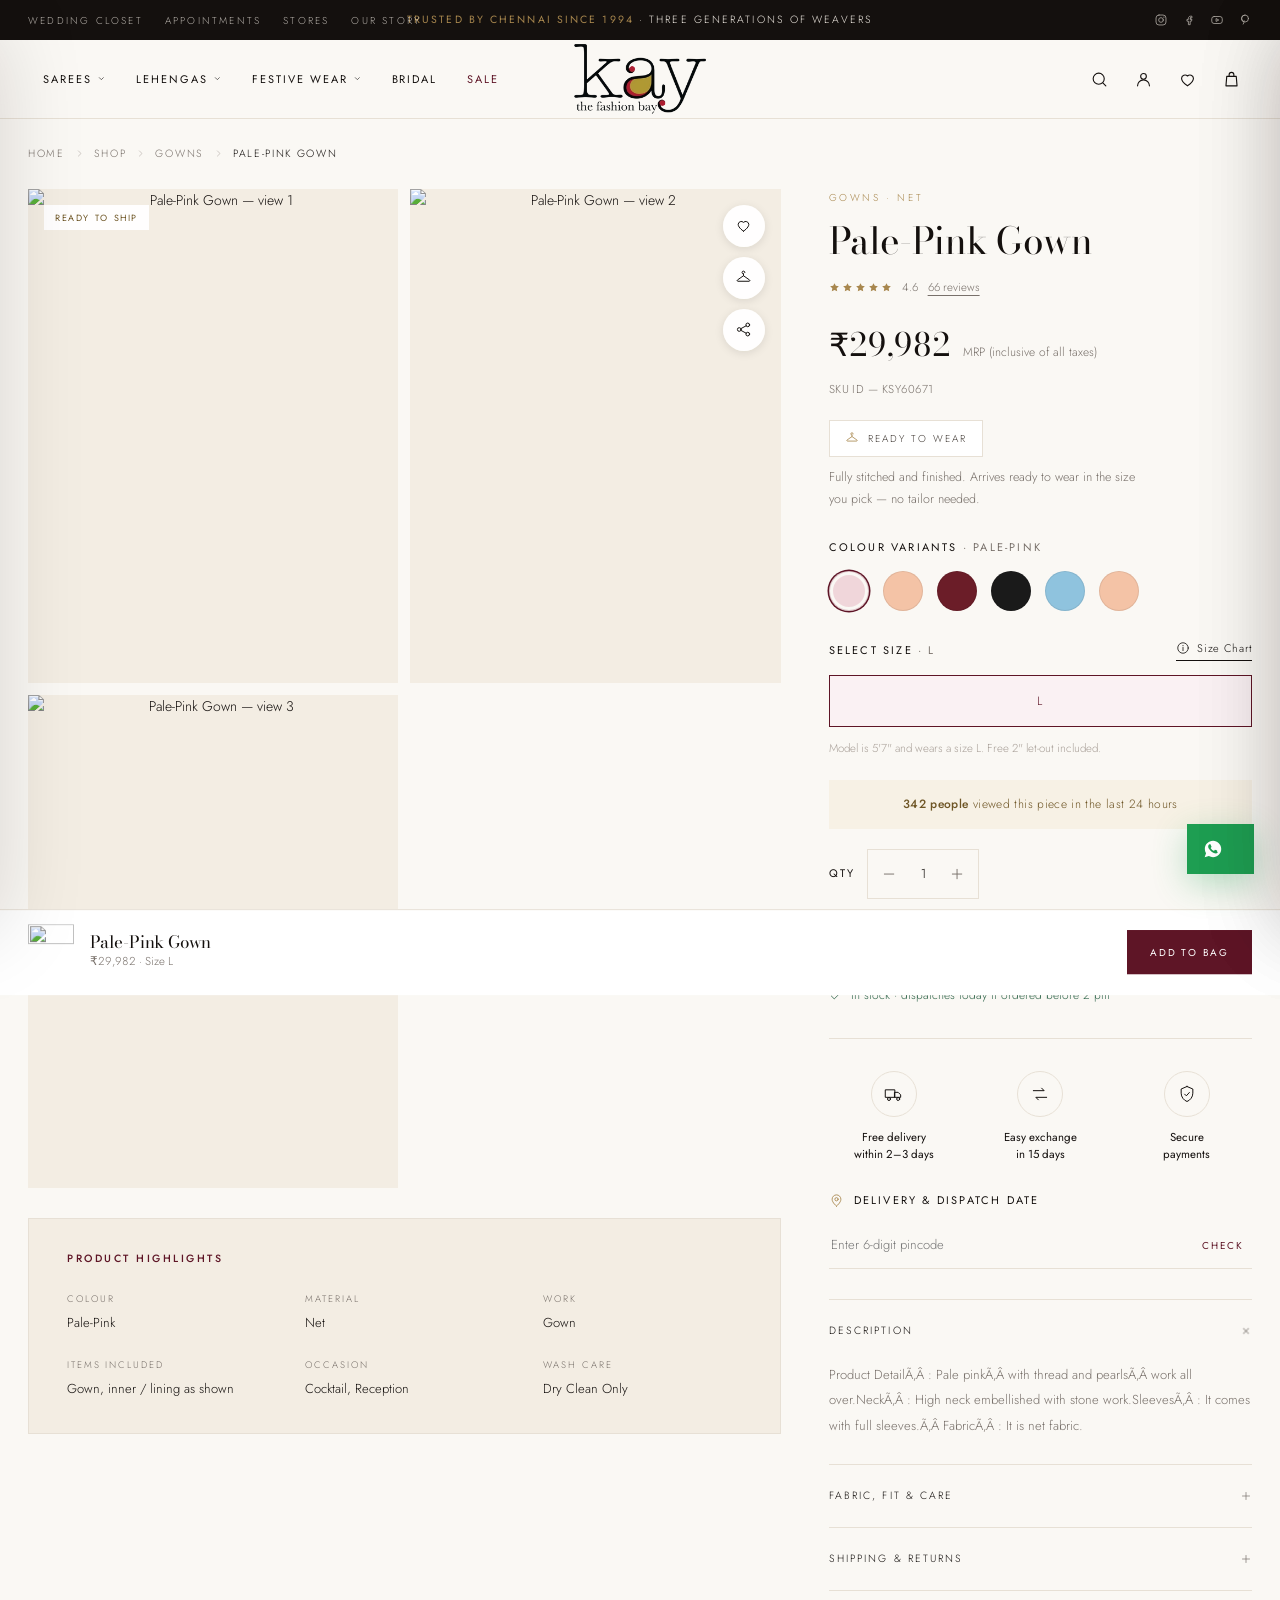
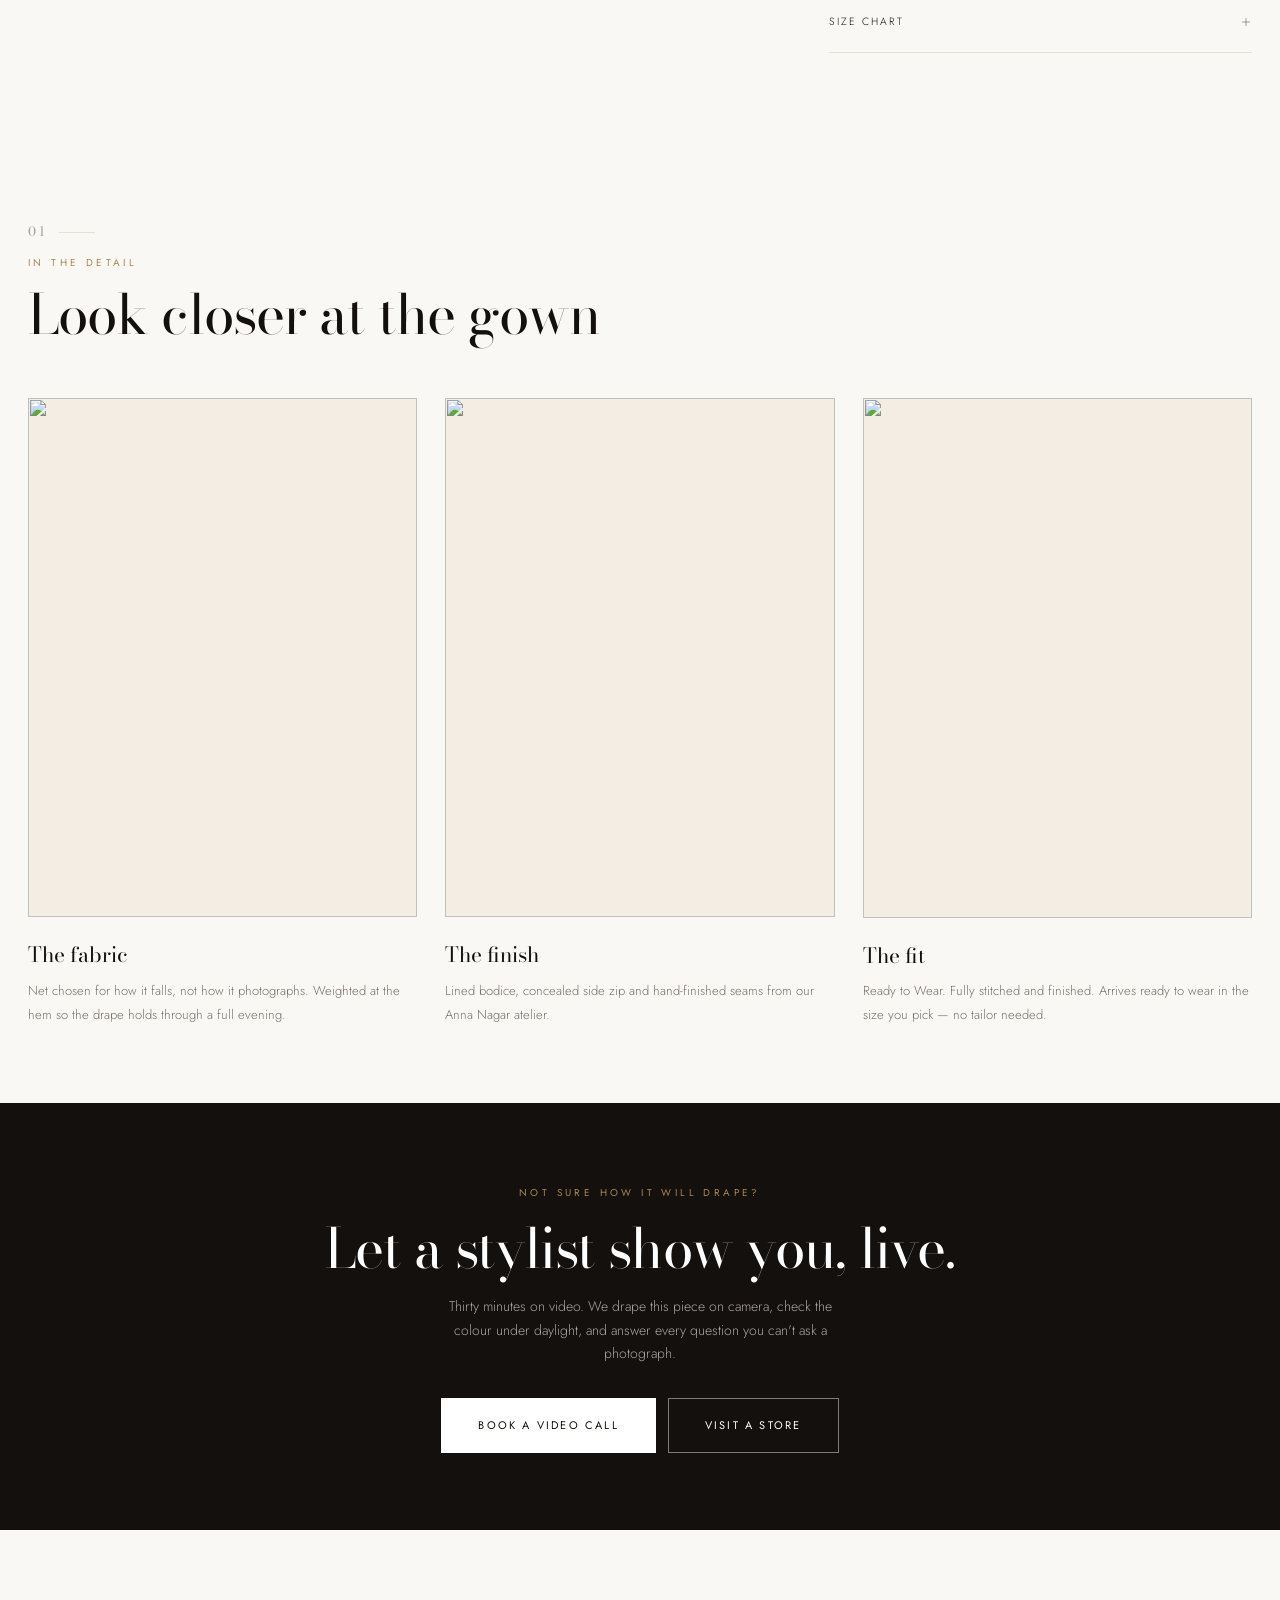
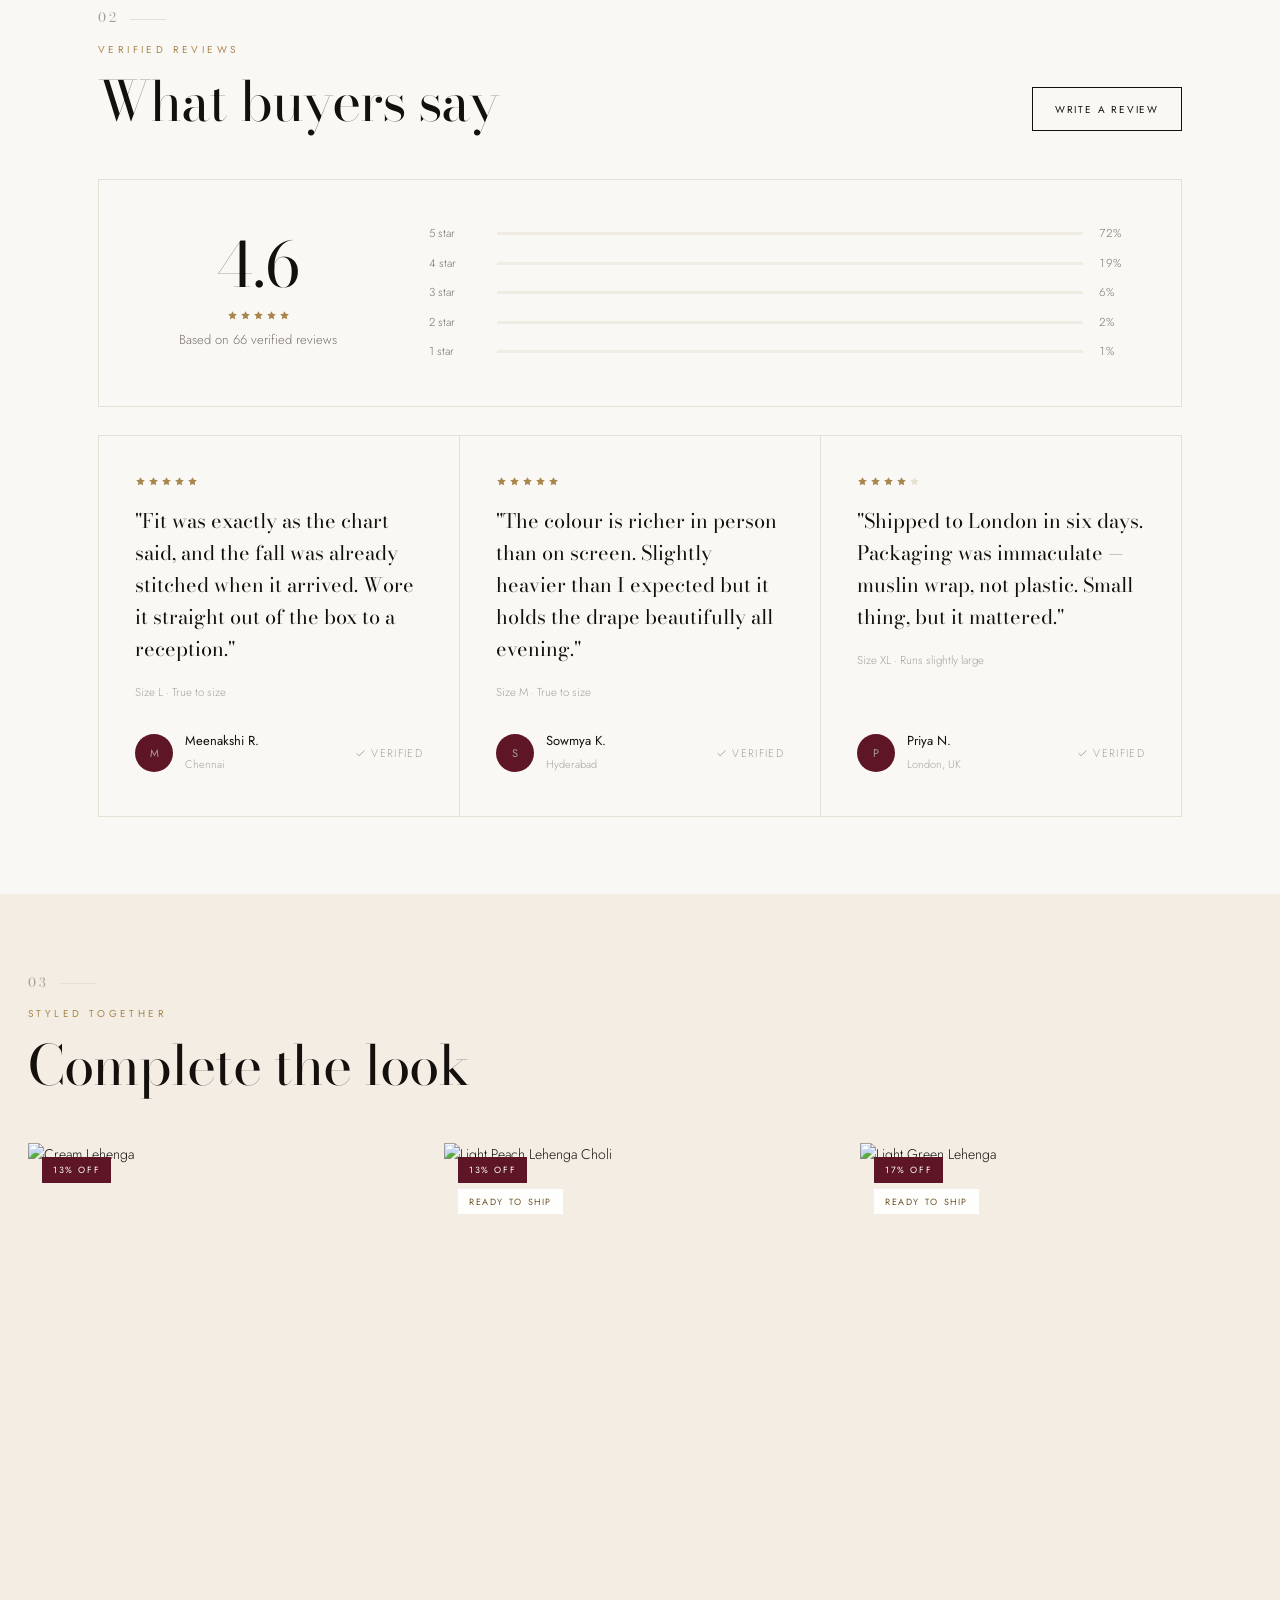
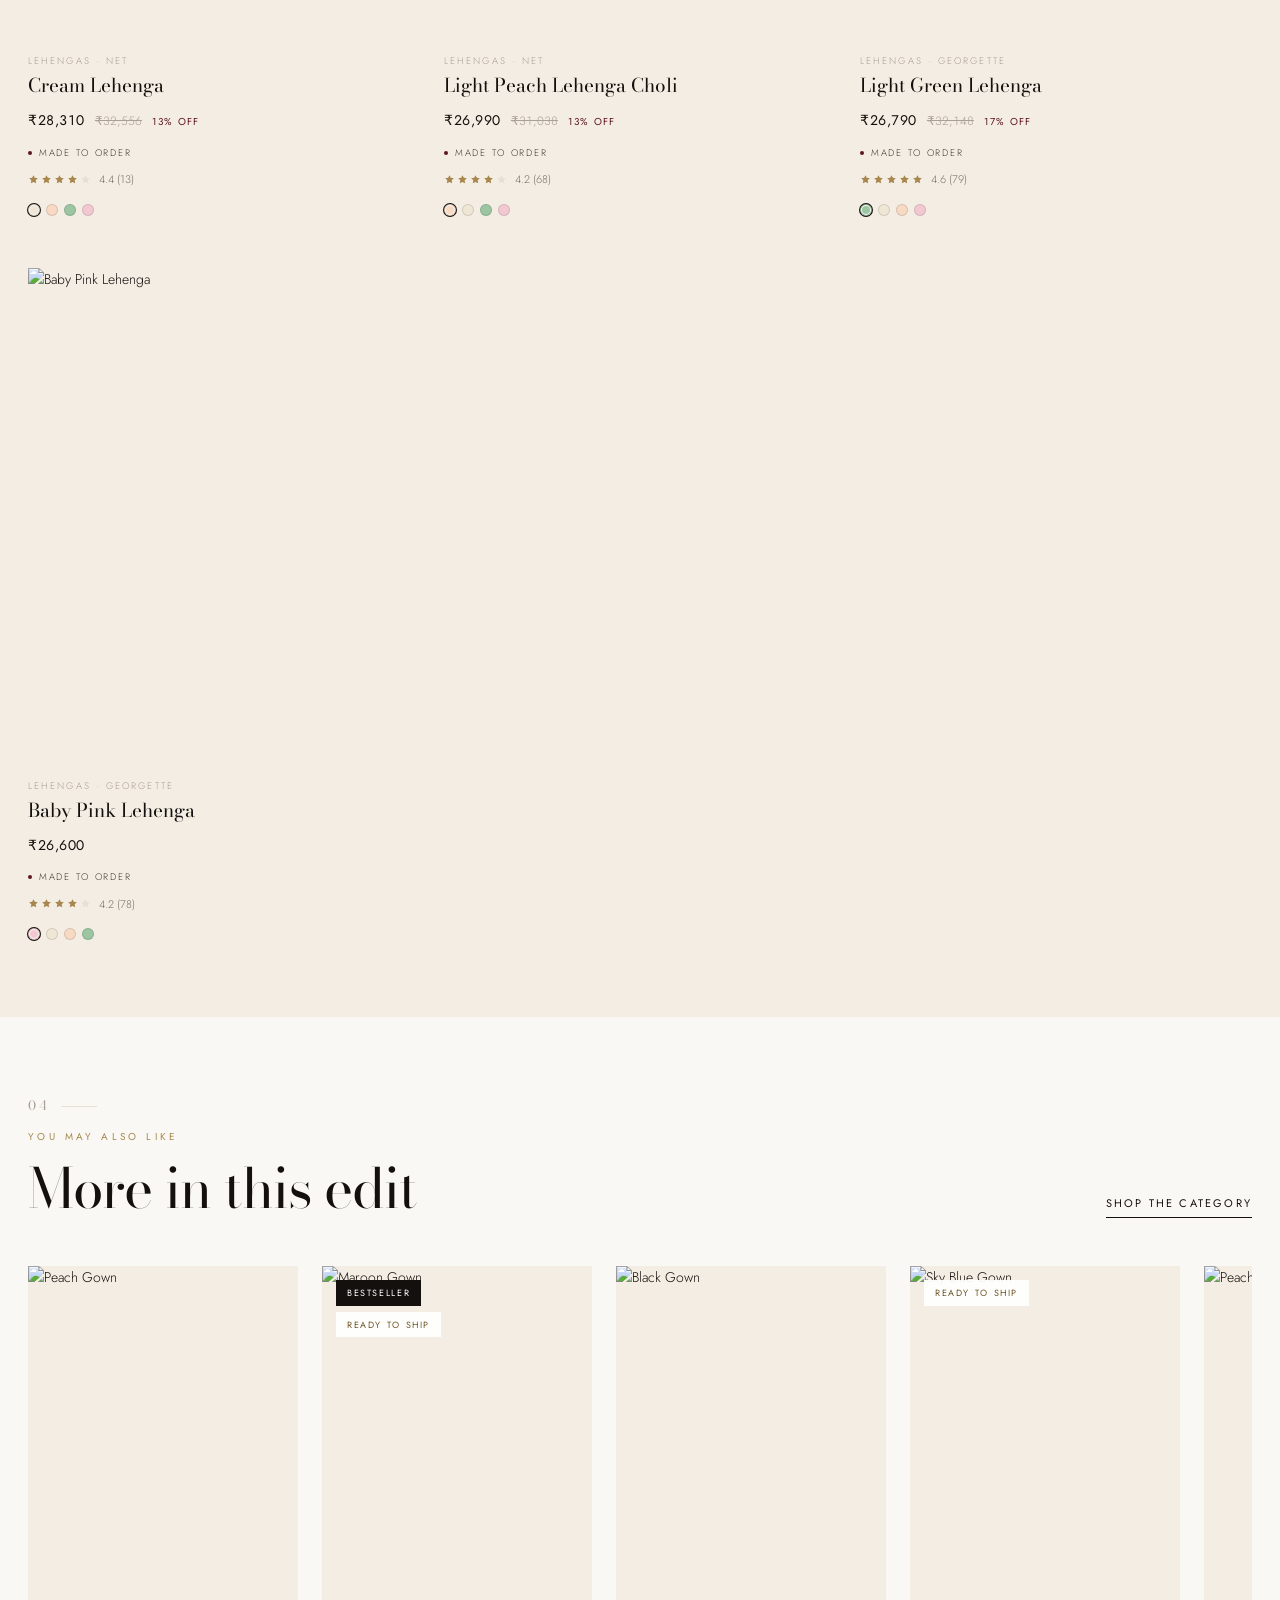
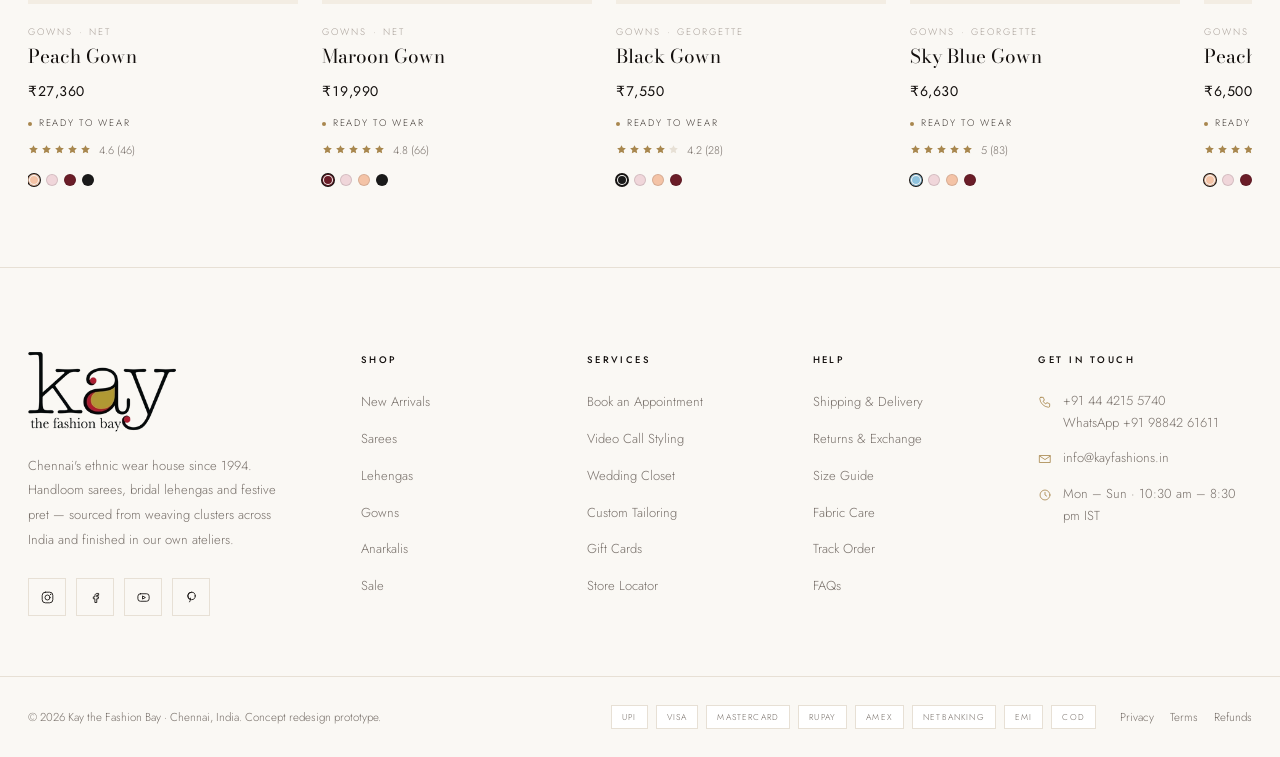
==== product.html @ fabfc984 "Add Kay redesign prototype: 5 pages, design system, 207 tests A working modern-ecommerce prototype f" ====
<!doctype html>
<html lang="en-IN">
<head>
<meta charset="utf-8">
<meta name="viewport" content="width=device-width, initial-scale=1">
<title>Product | Kay the Fashion Bay</title>
<meta name="description" content="Shop this piece at Kay the Fashion Bay — Chennai's ethnic wear house since 1994. Free shipping across India, 15-day returns, free fall &amp; pico.">
<meta property="og:type" content="product">
<meta name="theme-color" content="#14100E">

<link rel="preconnect" href="https://cdn.shopify.com" crossorigin>
<link rel="preconnect" href="https://fonts.gstatic.com" crossorigin>
<link rel="stylesheet" href="https://fonts.googleapis.com/css2?family=Bodoni+Moda:opsz,wght@6..96,400..700&family=Jost:wght@300;400;500;600&display=swap">
<link rel="stylesheet" href="assets/css/style.css">
</head>
<body>
<a class="skip" href="#main">Skip to content</a>
<div id="site-header"></div>

<main id="main">
  <div class="wrap"><nav class="crumbs" aria-label="Breadcrumb" id="crumbs"></nav></div>

  <!-- ═══ Buy block: image stack + sticky panel ═══ -->
  <section class="wrap" style="padding-bottom:clamp(56px,7vw,104px)">
    <div class="pdp">
      <div class="pdp-gallery">
        <div class="pdp-grid" id="media"></div>
        <div class="pdp-dots" id="dots" aria-hidden="true"></div>
        <div class="pdp-float" id="float"></div>
        <aside class="pdp-highlights" id="highlights"></aside>
      </div>
      <div class="pdp-panel" id="panel"></div>
    </div>
  </section>

  <!-- ═══ Editorial detail ═══ -->
  <section class="section-tight">
    <div class="wrap">
      <div class="section-head rv">
        <div><span class="sec-no">01</span><span class="eyebrow">In the detail</span>
          <h2 class="d2" id="detailTitle">Look closer</h2></div>
      </div>
      <div class="detail-grid rv" id="detail"></div>
    </div>
  </section>

  <!-- ═══ Concierge ═══ -->
  <section class="section-tight" style="background:var(--deep);color:#F2EDE6">
    <div class="wrap wrap-n center">
      <span class="eyebrow">Not sure how it will drape?</span>
      <h2 class="d2" style="color:#fff;margin:16px 0 16px">Let a stylist show you, live.</h2>
      <p style="color:rgba(242,237,230,.68);max-width:50ch;margin:0 auto 32px">Thirty minutes on video. We drape this piece on camera, check the colour under daylight, and answer every question you can't ask a photograph.</p>
      <div class="row" style="justify-content:center;gap:12px;flex-wrap:wrap">
        <a class="btn btn--light" href="appointments.html?mode=video">Book a video call</a>
        <a class="btn btn--outline-light" href="appointments.html?mode=store">Visit a store</a>
      </div>
    </div>
  </section>

  <!-- ═══ Reviews ═══ -->
  <section class="section-tight" id="reviewsSection">
    <div class="wrap wrap-n">
      <div class="section-head rv">
        <div><span class="sec-no">02</span><span class="eyebrow">Verified reviews</span>
          <h2 class="d2">What buyers say</h2></div>
        <button class="btn btn--sm btn--ghost" id="writeReview">Write a review</button>
      </div>
      <div class="rv-summary rv" id="rvSummary"></div>
      <div class="rev-grid rv" id="rvList" style="margin-top:28px"></div>
    </div>
  </section>

  <!-- ═══ Cross-sell ═══ -->
  <section class="section-tight" style="background:var(--sand)">
    <div class="wrap">
      <div class="section-head rv">
        <div><span class="sec-no">03</span><span class="eyebrow">Styled together</span>
          <h2 class="d2">Complete the look</h2></div>
      </div>
      <div class="pgrid rv" id="ctl"></div>
    </div>
  </section>

  <section class="section-tight">
    <div class="wrap">
      <div class="section-head rv">
        <div><span class="sec-no">04</span><span class="eyebrow">You may also like</span>
          <h2 class="d2">More in this edit</h2></div>
        <a class="link-u" id="moreLink" href="collection.html">Shop the category</a>
      </div>
      <div class="rail-wrap rv"><div class="rail" id="similar"></div></div>
    </div>
  </section>
</main>

<!-- Lightbox -->
<div class="lightbox" id="lightbox" role="dialog" aria-label="Product image">
  <span class="lb-count" id="lbCount"></span>
  <button class="close-x lb-close" data-lb-close aria-label="Close"><svg viewBox="0 0 24 24"><path d="M6 6l12 12M18 6L6 18"/></svg></button>
  <img id="lbImg" src="" alt="">
  <div class="lb-nav">
    <button data-lb="-1" aria-label="Previous image"><svg viewBox="0 0 24 24"><path d="M14 5l-7 7 7 7"/></svg></button>
    <button data-lb="1" aria-label="Next image"><svg viewBox="0 0 24 24"><path d="M9 5l7 7-7 7"/></svg></button>
  </div>
</div>

<div class="sticky-atc" id="stickyAtc"></div>
<div id="site-footer"></div>
<div id="site-chrome"></div>

<script src="assets/js/data.js"></script>
<script src="assets/js/app.js"></script>
<script>
document.addEventListener('DOMContentLoaded', function () {
  var P = window.PRODUCTS, K = window.Kay, ico = window.KayIcon, stars = window.KayStars;
  var $ = function (s) { return document.querySelector(s); };
  var $$ = function (s) { return Array.prototype.slice.call(document.querySelectorAll(s)); };
  var esc = K.esc, money = K.money;

  var handle = new URLSearchParams(location.search).get('h');
  var p = P.find(function (x) { return x.handle === handle; }) || P[0];
  var size = p.sizes[0];
  var qty = 1;
  var lbIndex = 0;

  document.title = p.title + ' — ' + p.fabric + ' ' + p.category + ' | Kay the Fashion Bay';

  /* ---- Structured data ---- */
  (function () {
    var s = document.createElement('script');
    s.type = 'application/ld+json';
    s.textContent = JSON.stringify({
      '@context': 'https://schema.org', '@type': 'Product',
      name: p.title, image: p.images, sku: p.sku,
      description: (p.desc || (p.fabric + ' ' + p.type + ' by Kay the Fashion Bay')).slice(0, 300),
      brand: { '@type': 'Brand', name: 'Kay the Fashion Bay' },
      aggregateRating: { '@type': 'AggregateRating', ratingValue: p.rating, reviewCount: p.reviews },
      offers: {
        '@type': 'Offer', priceCurrency: 'INR', price: p.price,
        availability: 'https://schema.org/' + (p.available ? 'InStock' : 'OutOfStock')
      }
    });
    document.head.appendChild(s);
  })();

  /* ---- Breadcrumb ---- */
  var sep = '<svg viewBox="0 0 24 24"><path d="M9 5l7 7-7 7"/></svg>';
  $('#crumbs').innerHTML = '<a href="index.html">Home</a>' + sep +
    '<a href="collection.html">Shop</a>' + sep +
    '<a href="collection.html?c=' + encodeURIComponent(p.category) + '">' + esc(p.category) + '</a>' + sep +
    '<span aria-current="page">' + esc(p.title) + '</span>';

  /* ---- Garment readiness ---- */
  var READY = {
    'Ready to Wear':  { ico: 'hanger',   note: 'Fully stitched and finished. Arrives ready to wear in the size you pick — no tailor needed.' },
    'Ready to Drape': { ico: 'loom',     note: 'Fall and pico stitched free before dispatch, blouse piece attached. Unstitched blouse included.' },
    'Semi-Stitched':  { ico: 'scissors', note: 'Blouse and waist come semi-stitched with margin to let out. Send measurements and we finish it in 5–7 days, free.' },
    'Made to Order':  { ico: 'sparkle',  note: 'Cut and embroidered for you in our Anna Nagar atelier. Three fittings, 10–12 weeks. Final sale.' }
  };
  var ready = READY[p.readiness] || READY['Ready to Wear'];

  var off = p.compareAt ? Math.round((1 - p.price / p.compareAt) * 100) : 0;
  var siblings = P.filter(function (x) { return x.type === p.type && x.handle !== p.handle; }).slice(0, 5);

  /* ---- Image stack ---- */
  var tags = [];
  if (!p.available) tags.push('<span class="tag tag--sold">Sold Out</span>');
  else if (off) tags.push('<span class="tag tag--sale">' + off + '% Off</span>');
  if (p.available && p.readyToShip) tags.push('<span class="tag tag--rts">Ready to Ship</span>');

  $('#media').innerHTML = p.images.map(function (src, i) {
    return '<button class="pdp-shot' + (p.available ? '' : ' sold') + '" data-shot="' + i + '" aria-label="Enlarge image ' + (i + 1) + '">' +
      '<img src="' + src + '" alt="' + esc(p.title) + ' — view ' + (i + 1) + '"' +
      (i === 0 ? ' fetchpriority="high"' : ' loading="lazy"') + ' width="900" height="1200">' +
      (i === 0 ? '<span class="pdp-shot-tags">' + tags.join('') + '</span>' : '') +
      '</button>';
  }).join('');

  /* Floating actions over the first frame */
  $('#float').innerHTML =
    '<button data-wish="' + p.handle + '" aria-label="Save to wishlist" title="Save to wishlist">' + ico('heart') + '</button>' +
    '<button data-closet="' + p.handle + '" aria-label="Save to Wedding Closet" title="Save to Wedding Closet">' + ico('hanger') + '</button>' +
    '<button id="shareBtn" aria-label="Share this piece" title="Share">' + ico('share') + '</button>';

  /* Product Highlights, laid over the imagery */
  $('#highlights').innerHTML =
    '<h3>Product Highlights</h3><dl>' +
    [['Colour', p.color], ['Material', p.fabric], ['Work', p.type],
     ['Items Included', p.category === 'Sarees' ? 'Saree, unstitched blouse fabric' : p.type + ', inner / lining as shown'],
     ['Occasion', p.occasions.join(', ')], ['Wash Care', 'Dry Clean Only']]
      .map(function (r) { return '<div><dt>' + r[0] + '</dt><dd>' + esc(r[1]) + '</dd></div>'; }).join('') +
    '</dl>';

  $('#dots').innerHTML = p.images.map(function (_, i) {
    return '<i class="' + (i ? '' : 'on') + '"></i>';
  }).join('');

  /* ---- Buy panel ---- */
  function row(k, v) { return '<dt>' + k + '</dt><dd>' + esc(v) + '</dd>'; }
  function acc(t, body, open) {
    return '<details' + (open ? ' open' : '') + '><summary>' + t +
      '<svg viewBox="0 0 24 24"><path d="M12 5v14M5 12h14"/></svg></summary>' + body + '</details>';
  }
  function autoDesc() {
    return 'A ' + esc(p.color.toLowerCase()) + ' ' + esc(p.type.toLowerCase()) + ' in ' + esc(p.fabric.toLowerCase()) +
      ', cut for ' + esc(p.occasions.join(' and ').toLowerCase()) + ' wear.\n\n' +
      'Finished in our Chennai atelier with a lined bodice and a concealed side zip. The drape has been weighted at the hem so it falls cleanly through a full evening — no re-pinning between the photographs and the dinner.\n\n' +
      'Styled here with minimal gold. Blouse or inner included as shown.';
  }
  function sizeTable() {
    var rows = [['XS', 32, 26, 35, 44], ['S', 34, 28, 37, 44], ['M', 36, 30, 39, 45],
                ['L', 38, 32, 41, 45], ['XL', 40, 34, 43, 46], ['2XL', 42, 36, 45, 46]];
    return '<table class="tbl"><thead><tr><th>Size</th><th>Bust</th><th>Waist</th><th>Hip</th><th>Length</th></tr></thead><tbody>' +
      rows.map(function (r) {
        return '<tr' + (r[0] === size ? ' style="background:var(--gold-tint)"' : '') + '><td><b>' + r[0] + '</b></td>' +
          '<td>' + r[1] + '"</td><td>' + r[2] + '"</td><td>' + r[3] + '"</td><td>' + r[4] + '"</td></tr>';
      }).join('') + '</tbody></table>';
  }

  $('#panel').innerHTML =
    '<span class="pdp-cat">' + esc(p.category) + ' \u00b7 ' + esc(p.fabric) + '</span>' +
    '<h1>' + esc(p.title) + '</h1>' +
    '<div class="pdp-rate">' + stars(p.rating) + '<span>' + p.rating + '</span>' +
      '<a href="#reviewsSection">' + p.reviews + ' reviews</a></div>' +

    '<div class="pdp-price"><span class="price tnum">' + money(p.price) + '</span>' +
      (p.compareAt ? '<span class="price-was tnum">' + money(p.compareAt) + '</span><span class="price-off">' + off + '% off</span>' : '') +
      '<span class="pdp-mrp">MRP (inclusive of all taxes)</span>' +
    '</div>' +
    '<p class="pdp-sku">SKU ID \u2014 ' + esc(p.sku) + '</p>' +

    '<span class="pdp-ready">' + ico(ready.ico) + p.readiness + '</span>' +
    '<p class="pdp-ready-note">' + ready.note + '</p>' +

    '<div class="opt-block"><div class="opt-head">' +
      '<span class="opt-label">Colour variants <span>\u00b7 ' + esc(p.color) + '</span></span>' +
    '</div><div class="color-row">' +
      '<span class="color-dot on" style="background:' + p.hex + '" title="' + esc(p.color) + '"></span>' +
      siblings.map(function (s) {
        return '<a class="color-dot" href="product.html?h=' + s.handle + '" style="background:' + s.hex + '" title="' + esc(s.color) + ' ' + esc(s.type) + '" aria-label="' + esc(s.color) + '"></a>';
      }).join('') +
    '</div></div>' +

    '<div class="opt-block"><div class="opt-head">' +
      '<span class="opt-label">Select size <span id="sizeName">· ' + esc(size) + '</span></span>' +
      '<button class="size-chart-link" data-size-guide>' + ico('info') + 'Size Chart</button>' +
    '</div>' +
      '<div class="size-grid size-grid--pdp" id="pdpSizes">' + p.sizes.map(function (s) {
        return '<button class="size-pill' + (s === size ? ' on' : '') + '" data-ps="' + esc(s) + '">' + esc(s) + '</button>';
      }).join('') + '</div>' +
      '<p class="opt-note">Model is 5\'7" and wears a size ' + (p.sizes[0] === 'Free Size' ? 'M' : p.sizes[0]) + '. Free 2" let-out included.</p>' +
    '</div>' +

    '<p class="social-proof"><b>' + (140 + (p.reviews * 7) % 260) + ' people</b> viewed this piece in the last 24 hours</p>' +

    (p.available
      ? '<div class="cta-qty"><span class="opt-label">Qty</span>' +
          '<span class="buy-qty"><button data-pq="-1" aria-label="Decrease quantity">' + ico('minus') + '</button>' +
          '<span id="pqty">1</span>' +
          '<button data-pq="1" aria-label="Increase quantity">' + ico('plus') + '</button></span></div>' +
        '<div class="cta-row">' +
          '<button class="btn btn--tint" id="atc">Add to cart</button>' +
          '<button class="btn btn--wine" id="buyNow">Buy now</button>' +
        '</div>'
      : '<div class="cta-row" style="grid-template-columns:1fr">' +
          '<button class="btn btn--wine" data-notify="' + p.handle + '">' + ico('mail') + ' Notify me when back</button>' +
        '</div>') +

    (p.available
      ? '<p class="stock-line in">' + ico('check') + 'In stock \u00b7 ' +
          (p.readyToShip ? 'dispatches today if ordered before 2 pm' : 'dispatches in 2\u20133 days') + '</p>'
      : '<p class="stock-line out">' + ico('clock') + 'Sold out \u2014 we can weave this to order in 3\u20134 weeks.</p>') +

    '<div class="pdp-trust">' +
      [['truck', 'Free delivery<br>within 2\u20133 days'],
       ['swap', 'Easy exchange<br>in 15 days'],
       ['shield', 'Secure<br>payments']]
        .map(function (t) {
          return '<div><span class="ring">' + ico(t[0]) + '</span><b>' + t[1] + '</b></div>';
        }).join('') +
    '</div>' +

    '<div class="pincode"><b>' + ico('pin') + 'Delivery &amp; dispatch date</b>' +
      '<div class="pin-row"><input class="pin-input" id="pin" inputmode="numeric" maxlength="6" placeholder="Enter 6-digit pincode">' +
      '<button class="btn btn--sm" id="pinGo">Check</button></div>' +
      '<p class="pin-out" id="pinOut"></p>' +
    '</div>' +

    '<div class="acc">' +
      acc('Description', '<div class="acc-body">' + (p.desc ? esc(p.desc) : autoDesc()) + '</div>', true) +
      acc('Fabric, fit &amp; care', '<div class="acc-body"><dl>' +
        row('Readiness', p.readiness) + row('Fabric', p.fabric) + row('Colour', p.color) +
        row('Category', p.category) + row('Occasion', p.occasions.join(', ')) +
        row('Sizes', p.sizes.join(' \u00b7 ')) +
        row('Care', 'Dry clean only. Store folded in muslin, away from direct light.') +
        row('Note', 'Handloom weaves carry slight irregularities \u2014 a mark of the loom, not a defect.') +
      '</dl></div>') +
      acc('Shipping &amp; returns', '<div class="acc-body"><dl>' +
        row('India', 'Free \u00b7 2\u20135 business days \u00b7 same-day dispatch before 2 pm') +
        row('International', 'Free above \u20b920,000 \u00b7 5\u20139 business days via DHL') +
        row('Returns', '15 days from delivery, unworn with tags. Free pickup in India.') +
        row('Exchange', 'At any of our three Chennai stores, no questions asked.') +
        row('Custom orders', 'Tailored and made-to-order pieces are final sale.') +
      '</dl></div>') +
      acc('Size chart', '<div class="acc-body"><div class="table-scroll">' + sizeTable() + '</div></div>') +
    '</div>';

  /* ---- Editorial detail crops ---- */
  var DETAIL = [
    ['The fabric', esc(p.fabric) + ' chosen for how it falls, not how it photographs. Weighted at the hem so the drape holds through a full evening.'],
    ['The finish', 'Lined bodice, concealed side zip and hand-finished seams from our Anna Nagar atelier.'],
    ['The fit', p.readiness + '. ' + ready.note]
  ];
  $('#detailTitle').textContent = 'Look closer at the ' + p.type.toLowerCase();
  $('#detail').innerHTML = DETAIL.map(function (dsc, i) {
    var src = p.images[Math.min(i + 1, p.images.length - 1)] || p.images[0];
    return '<figure class="detail-fig"><span class="shot"><img src="' + src + '" alt="" loading="lazy" width="600" height="800"></span>' +
      '<figcaption><b>' + dsc[0] + '</b><span>' + dsc[1] + '</span></figcaption></figure>';
  }).join('');

  /* ---- Reviews ---- */
  var dist = [72, 19, 6, 2, 1];
  $('#rvSummary').innerHTML =
    '<div class="rv-score"><b>' + p.rating + '</b>' + stars(p.rating) +
      '<p class="small">Based on ' + p.reviews + ' verified reviews</p></div>' +
    '<div class="rv-bars">' + dist.map(function (pc, i) {
      return '<div class="rv-bar"><span>' + (5 - i) + ' star</span>' +
        '<span class="rv-track"><span class="rv-fill" style="width:' + pc + '%"></span></span>' +
        '<span class="tnum">' + pc + '%</span></div>';
    }).join('') + '</div>';

  var RV = [
    ['Fit was exactly as the chart said, and the fall was already stitched when it arrived. Wore it straight out of the box to a reception.', 'Meenakshi R.', 'Chennai', 5, 'Size L · True to size'],
    ['The colour is richer in person than on screen. Slightly heavier than I expected but it holds the drape beautifully all evening.', 'Sowmya K.', 'Hyderabad', 5, 'Size M · True to size'],
    ['Shipped to London in six days. Packaging was immaculate — muslin wrap, not plastic. Small thing, but it mattered.', 'Priya N.', 'London, UK', 4, 'Size XL · Runs slightly large']
  ];
  $('#rvList').innerHTML = RV.map(function (r) {
    return '<article class="rev">' + stars(r[3]) +
      '<p class="rev-q">"' + r[0] + '"</p>' +
      '<p class="small" style="font-size:11.5px;color:var(--faint)">' + r[4] + '</p>' +
      '<div class="rev-who"><span class="rev-av">' + r[1][0] + '</span>' +
      '<div><b>' + r[1] + '</b><span>' + r[2] + '</span></div>' +
      '<span class="verified" style="margin-left:auto">' + ico('check') + 'Verified</span></div></article>';
  }).join('');

  /* ---- Cross-sell ---- */
  var ctl = P.filter(function (x) { return x.category !== p.category && x.available; })
             .sort(function (a, b) { return Math.abs(a.price - p.price) - Math.abs(b.price - p.price); }).slice(0, 4);
  $('#ctl').innerHTML = ctl.map(function (x) { return K.card(x); }).join('');

  var sim = P.filter(function (x) { return x.category === p.category && x.handle !== p.handle; }).slice(0, 10);
  if (sim.length < 6) sim = sim.concat(P.filter(function (x) { return x.handle !== p.handle && sim.indexOf(x) < 0; }).slice(0, 10 - sim.length));
  $('#similar').innerHTML = sim.map(function (x) { return K.card(x); }).join('');
  $('#moreLink').href = 'collection.html?c=' + encodeURIComponent(p.category);

  /* ---- Sticky ATC ---- */
  $('#stickyAtc').innerHTML =
    '<img src="' + p.images[0] + '" alt="">' +
    '<div class="sa-info"><h4>' + esc(p.title) + '</h4>' +
    '<p class="small tnum" style="font-size:11.5px">' + money(p.price) + ' · Size ' + esc(size) + '</p></div>' +
    (p.available
      ? '<button class="btn btn--wine btn--sm" id="stickyAdd">Add to bag</button>'
      : '<button class="btn btn--sm" data-notify="' + p.handle + '">Notify me</button>');

  /* ---- Lightbox ---- */
  function openLb(i) {
    lbIndex = (i + p.images.length) % p.images.length;
    $('#lbImg').src = p.images[lbIndex];
    $('#lbImg').alt = p.title + ' — view ' + (lbIndex + 1);
    $('#lbCount').textContent = (lbIndex + 1) + ' / ' + p.images.length;
    $('#lightbox').classList.add('on');
    document.body.classList.add('no-scroll');
  }
  function closeLb() { $('#lightbox').classList.remove('on'); document.body.classList.remove('no-scroll'); }

  /* ---- Events ---- */
  document.addEventListener('click', function (e) {
    var shot = e.target.closest('[data-shot]');
    if (shot) { openLb(+shot.dataset.shot); return; }
    if (e.target.closest('[data-lb-close]') || e.target.id === 'lightbox') { closeLb(); return; }
    var nav = e.target.closest('[data-lb]');
    if (nav) { openLb(lbIndex + +nav.dataset.lb); return; }

    var ps = e.target.closest('[data-ps]');
    if (ps) {
      size = ps.dataset.ps;
      $$('#pdpSizes .size-pill').forEach(function (b) { b.classList.toggle('on', b === ps); });
      $('#sizeName').textContent = '· ' + size;
      var sa = $('#stickyAtc .small');
      if (sa) sa.textContent = money(p.price) + ' · Size ' + size;
      return;
    }
    var pq = e.target.closest('[data-pq]');
    if (pq) { qty = Math.max(1, qty + +pq.dataset.pq); $('#pqty').textContent = qty; return; }

    if (e.target.closest('#atc') || e.target.closest('#stickyAdd')) { K.addToCart(p.handle, size, qty); return; }
    if (e.target.closest('#buyNow')) {
      K.addToCart(p.handle, size, qty, true);
      K.toast('Taking you to checkout…', 'shield'); K.open('#cartDrawer'); K.paintCounts(); return;
    }
    if (e.target.closest('#writeReview')) { K.toast('Review form is out of scope for this prototype', 'sparkle'); return; }

    if (e.target.closest('#shareBtn')) {
      var payload = { title: p.title, text: p.title + ' — ' + money(p.price) + ' at Kay the Fashion Bay', url: location.href };
      if (navigator.share) { navigator.share(payload).catch(function () {}); }
      else if (navigator.clipboard) {
        navigator.clipboard.writeText(location.href)
          .then(function () { K.toast('Link copied to clipboard', 'check'); })
          .catch(function () { K.toast('Sharing is not available in this browser', 'x'); });
      } else { K.toast('Sharing is not available in this browser', 'x'); }
      return;
    }

    if (e.target.closest('#pinGo')) {
      var v = ($('#pin').value || '').trim();
      var out = $('#pinOut');
      out.className = 'pin-out on ' + (/^\d{6}$/.test(v) ? 'ok' : 'no');
      if (!/^\d{6}$/.test(v)) { out.textContent = 'Please enter a valid 6-digit pincode.'; return; }
      var days = v.charAt(0) === '6' ? 2 : (v.charAt(0) === '5' || v.charAt(0) === '4' ? 3 : 4);
      var d = new Date(Date.now() + days * 864e5);
      out.innerHTML = 'Delivers by <b>' + d.toLocaleDateString('en-IN', { weekday: 'short', day: 'numeric', month: 'short' }) +
        '</b> · Free shipping · COD available';
      return;
    }
  });

  document.addEventListener('keydown', function (e) {
    if ($('#lightbox').classList.contains('on')) {
      if (e.key === 'Escape') closeLb();
      if (e.key === 'ArrowLeft') openLb(lbIndex - 1);
      if (e.key === 'ArrowRight') openLb(lbIndex + 1);
    }
  });

  /* Mobile carousel dots follow the scroll position */
  var media = $('#media');
  media.addEventListener('scroll', function () {
    var i = Math.round(media.scrollLeft / media.clientWidth);
    $$('#dots i').forEach(function (d, n) { d.classList.toggle('on', n === i); });
  }, { passive: true });

  /* Sticky bar appears once the buy panel has scrolled away */
  var panel = $('#panel'), sticky = $('#stickyAtc');
  window.addEventListener('scroll', function () {
    var past = panel.getBoundingClientRect().bottom < 0;
    var nearFoot = document.body.scrollHeight - (window.scrollY + window.innerHeight) < 420;
    sticky.classList.toggle('on', past && !nearFoot);
  }, { passive: true });

  /* Recently viewed */
  try {
    var rv = JSON.parse(localStorage.getItem('kay.recent') || '[]').filter(function (h) { return h !== p.handle; });
    rv.unshift(p.handle);
    localStorage.setItem('kay.recent', JSON.stringify(rv.slice(0, 8)));
  } catch (e) { /* private mode */ }

  K.paintCounts();
  window.KayReveal();
});
</script>
</body>
</html>
---- assets/css/style.css ----
/* ==========================================================================
   KAY — The Fashion Bay · Design System
   Quiet-luxury ecommerce for Indian ethnic wear.

   House rules:
   · No rounded corners. Luxury reads as sharp.
   · Hairlines, not boxes. Weight comes from space, not borders.
   · Micro-labels are small and widely tracked; display type is large and tight.
   · Motion is slow and single-property. Nothing bounces.
   ========================================================================== */

/* ---------- Tokens ---------- */
:root {
  /* Neutrals */
  --ink:        #14100E;
  --ink-2:      #433C37;
  --muted:      #78706A;
  --faint:      #A9A099;
  --line:       #E7E0D5;
  --line-2:     #F1ECE3;
  --paper:      #FAF8F4;
  --surface:    #FFFFFF;
  --sand:       #F3EDE3;
  --deep:       #14100E;

  /* Accent — used sparingly */
  --wine:       #5E1526;
  --wine-dark:  #45101C;
  --wine-tint:  #FAF1F3;
  --gold:       #A8874E;
  --gold-tint:  #F7F1E5;
  --green:      #2C6349;
  --red:        #A81F2F;

  /* Type */
  --display: "Bodoni Moda", "Didot", "Bodoni MT", "Playfair Display", Georgia, serif;
  --sans: "Jost", -apple-system, BlinkMacSystemFont, "Segoe UI", Roboto, sans-serif;

  --fs-xs:   11px;
  --fs-sm:   13px;
  --fs-base: 14px;
  --fs-md:   16px;
  --fs-lg:   18px;

  /* Space */
  --gut: 28px;
  --max: 1520px;
  --section: clamp(76px, 9vw, 150px);

  /* Effects */
  --r-sm: 0; --r: 0; --r-lg: 0;
  --shadow-sm: 0 1px 2px rgba(20, 16, 14, .04);
  --shadow:    0 10px 40px rgba(20, 16, 14, .07);
  --shadow-lg: 0 30px 80px rgba(20, 16, 14, .15);
  --ease: cubic-bezier(.4, 0, .2, 1);
  --ease-out: cubic-bezier(.16, 1, .3, 1);

  --header-h: 78px;
  --bar-h: 40px;
}

/* ---------- Reset ---------- */
*, *::before, *::after { box-sizing: border-box; }
* { margin: 0; padding: 0; }
html { -webkit-text-size-adjust: 100%; scroll-behavior: smooth; }
body {
  font-family: var(--sans);
  font-size: var(--fs-base);
  font-weight: 300;
  line-height: 1.7;
  color: var(--ink);
  background: var(--paper);
  -webkit-font-smoothing: antialiased;
  text-rendering: optimizeLegibility;
  overflow-x: hidden;
}
body.no-scroll { overflow: hidden; }
img, video { display: block; max-width: 100%; }
img { height: auto; }
/* Inline icons: safe defaults so an icon dropped into ANY context renders correctly.
   Without these a bare <svg> falls back to fill:black at default dimensions.
   Component rules further down override size / fill / stroke as needed. */
svg {
  display: inline-block; vertical-align: -0.18em; flex: none;
  width: 1.15em; height: 1.15em; max-width: 100%;
  fill: none; stroke: currentColor; stroke-width: 1.4;
  stroke-linecap: round; stroke-linejoin: round;
}
button, input, select, textarea { font: inherit; color: inherit; background: none; border: none; }
button { cursor: pointer; }
a { color: inherit; text-decoration: none; }
ul, ol { list-style: none; }
:focus-visible { outline: 1px solid var(--wine); outline-offset: 4px; }
::selection { background: var(--wine); color: #fff; }

/* ---------- Typography ---------- */
h1, h2, h3, h4 { font-family: var(--display); font-weight: 400; line-height: 1.1; letter-spacing: -.012em; }
.d1 { font-size: clamp(42px, 6.8vw, 88px); font-weight: 400; line-height: 1.02; letter-spacing: -.028em; }
.d2 { font-size: clamp(31px, 4.3vw, 56px); font-weight: 400; line-height: 1.08; letter-spacing: -.018em; }
.d3 { font-size: clamp(25px, 2.7vw, 37px); font-weight: 400; letter-spacing: -.012em; }
.d4 { font-size: clamp(20px, 1.9vw, 25px); font-weight: 400; }

.eyebrow {
  font-size: 10px; font-weight: 400; letter-spacing: .34em;
  text-transform: uppercase; color: var(--gold);
}
.lede { font-size: var(--fs-md); color: var(--muted); line-height: 1.85; max-width: 54ch; font-weight: 300; }
.small { font-size: var(--fs-sm); color: var(--muted); }
.tnum { font-variant-numeric: tabular-nums; }

/* ---------- Layout ---------- */
.wrap { width: 100%; max-width: var(--max); margin-inline: auto; padding-inline: var(--gut); }
.wrap-n { max-width: 1140px; }
.section { padding-block: var(--section); }
.section-tight { padding-block: clamp(52px, 6vw, 92px); }
.stack > * + * { margin-top: var(--s, 16px); }
.row { display: flex; align-items: center; gap: 12px; }
.between { display: flex; align-items: center; justify-content: space-between; gap: 16px; }
.center { text-align: center; }
.hide { display: none !important; }

.section-head { display: flex; align-items: flex-end; justify-content: space-between; gap: 32px; margin-bottom: 48px; }
.section-head .eyebrow { margin-bottom: 14px; display: block; }
.section-head p { color: var(--muted); margin-top: 12px; max-width: 50ch; font-weight: 300; }

/* Editorial section index — 01 / 02 / 03 */
.sec-no {
  display: block; font-family: var(--display); font-size: 13px; letter-spacing: .2em;
  color: var(--faint); margin-bottom: 12px;
}
.sec-no::after { content: ""; display: inline-block; width: 36px; height: 1px; background: var(--line); vertical-align: middle; margin-left: 12px; }

.rule { height: 1px; background: var(--line); border: 0; }
.hair { border-top: 1px solid var(--line); }

/* ---------- Buttons ---------- */
.btn {
  --bg: var(--ink); --fg: #fff; --bd: var(--ink);
  display: inline-flex; align-items: center; justify-content: center; gap: 10px;
  padding: 17px 36px; min-height: 54px;
  background: var(--bg); color: var(--fg); border: 1px solid var(--bd);
  font-size: 11px; font-weight: 400; letter-spacing: .2em; text-transform: uppercase;
  transition: background .5s var(--ease), color .5s var(--ease), border-color .5s var(--ease);
  position: relative;
}
.btn:hover { --bg: var(--wine); --bd: var(--wine); }
.btn svg { width: 16px; height: 16px; }
.btn--ghost { --bg: transparent; --fg: var(--ink); --bd: var(--ink); }
.btn--ghost:hover { --bg: var(--ink); --fg: #fff; }
.btn--light { --bg: #fff; --fg: var(--ink); --bd: #fff; }
.btn--light:hover { --bg: var(--wine); --fg: #fff; --bd: var(--wine); }
.btn--outline-light { --bg: transparent; --fg: #fff; --bd: rgba(255,255,255,.45); }
.btn--outline-light:hover { --bg: #fff; --fg: var(--ink); --bd: #fff; }
.btn--wine { --bg: var(--wine); --bd: var(--wine); }
.btn--wine:hover { --bg: var(--ink); --bd: var(--ink); }
.btn--sm { padding: 12px 22px; min-height: 44px; font-size: 10px; letter-spacing: .18em; }
.btn--sm svg { width: 14px; height: 14px; }
.btn--block { width: 100%; }
.btn[disabled] { opacity: .35; pointer-events: none; }

.link-u {
  font-size: 11px; font-weight: 400; letter-spacing: .2em; text-transform: uppercase;
  padding-bottom: 6px; position: relative; display: inline-block; white-space: nowrap;
}
.link-u::after {
  content: ""; position: absolute; left: 0; right: 0; bottom: 0; height: 1px;
  background: currentColor; transform-origin: right; transition: transform .6s var(--ease-out);
}
.link-u:hover { color: var(--wine); }
.link-u:hover::after { transform: scaleX(0); transform-origin: left; }

.iconbtn {
  width: 42px; height: 42px; display: grid; place-items: center;
  transition: color .35s var(--ease); position: relative; color: var(--ink);
}
.iconbtn:hover { color: var(--wine); }
.iconbtn svg { width: 19px; height: 19px; }

.badge-count {
  position: absolute; top: 4px; right: 2px; min-width: 16px; height: 16px; padding: 0 4px;
  background: var(--wine); color: #fff;
  font-size: 9.5px; font-weight: 500; line-height: 16px; text-align: center; font-style: normal;
  transform: scale(0); transition: transform .4s var(--ease-out);
}
.badge-count.on { transform: scale(1); }

/* ---------- Announcement bar ---------- */
.announce {
  background: var(--deep); color: #EFE9E1; height: var(--bar-h);
  display: flex; align-items: center; overflow: hidden; position: relative; z-index: 60;
}
/* Three columns so the rotating message stays optically centred regardless of
   how wide the link and social clusters get. */
.announce .wrap { display: grid; grid-template-columns: minmax(0, 1fr) auto minmax(0, 1fr); align-items: center; gap: 24px; }
.announce-links { display: flex; align-items: center; gap: 22px; }
.announce-social { display: flex; align-items: center; justify-content: flex-end; gap: 14px; }
.announce-social a { opacity: .7; transition: opacity .4s, color .4s; display: grid; place-items: center; }
.announce-social a:hover { opacity: 1; color: var(--gold); }
.announce-social svg { width: 14px; height: 14px; }
.announce-social .announce-side { margin-right: 6px; pointer-events: none; }
.announce-track { height: var(--bar-h); overflow: hidden; text-align: center; }
.announce-item {
  height: var(--bar-h); line-height: var(--bar-h);
  font-size: 10.5px; letter-spacing: .2em; text-transform: uppercase; font-weight: 300;
  animation: annIn .7s var(--ease-out);
}
@keyframes annIn { from { opacity: 0; transform: translateY(60%) } to { opacity: 1; transform: none } }
.announce-item b { color: var(--gold); font-weight: 400; }
.announce-side {
  font-size: 10px; letter-spacing: .22em; text-transform: uppercase; opacity: .72;
  transition: opacity .4s, color .4s; white-space: nowrap;
}
.announce-side:hover { opacity: 1; color: var(--gold); }
.announce-side b { color: var(--gold); font-weight: 400; }

/* ---------- Header ---------- */
.header {
  position: sticky; top: 0; z-index: 50; background: rgba(250,248,244,.88);
  backdrop-filter: saturate(180%) blur(16px); -webkit-backdrop-filter: saturate(180%) blur(16px);
  border-bottom: 1px solid var(--line); transition: box-shadow .4s;
}
.header.scrolled { box-shadow: 0 1px 20px rgba(20,16,14,.05); }
/* minmax(0, 1fr) — NOT 1fr. A bare 1fr floors at the nav's min-content width,
   so a long nav widens the left column and shoves the logo off-centre. */
.header-inner { height: var(--header-h); display: grid; grid-template-columns: minmax(0, 1fr) auto minmax(0, 1fr); align-items: center; gap: 16px; }

.logo { justify-self: center; text-align: center; line-height: 1; display: block; }
.logo img { width: 132px; height: auto; }
.logo--footer { justify-self: start; text-align: left; }
.logo--footer img { width: 148px; }

.nav { display: flex; align-items: center; gap: 0; }
.nav > li > a, .nav > li > button {
  display: flex; align-items: center; gap: 6px; padding: 12px 15px;
  font-size: 11px; font-weight: 400; letter-spacing: .18em; text-transform: uppercase;
  position: relative; color: var(--ink); white-space: nowrap; transition: color .4s;
}
.nav > li > a::after, .nav > li > button::after {
  content: ""; position: absolute; left: 15px; right: 15px; bottom: 6px; height: 1px;
  background: var(--wine); transform: scaleX(0); transform-origin: left; transition: transform .55s var(--ease-out);
}
.nav > li:hover > a::after, .nav > li:hover > button::after, .nav > li > a.active::after { transform: scaleX(1); }
.nav > li:hover > a, .nav > li:hover > button { color: var(--wine); }
.nav .hot { color: var(--wine); }
.nav-caret { width: 8px !important; height: 8px !important; stroke-width: 1.8; transition: transform .45s var(--ease-out); }
.nav > li:hover .nav-caret { transform: rotate(180deg); }

.header-actions { display: flex; align-items: center; justify-content: flex-end; gap: 2px; }

/* Mega menu */
.mega {
  position: absolute; left: 0; right: 0; top: 100%;
  background: var(--surface); border-top: 1px solid var(--line); border-bottom: 1px solid var(--line);
  box-shadow: 0 24px 50px rgba(20,16,14,.08);
  opacity: 0; visibility: hidden; transform: translateY(-6px);
  transition: opacity .45s var(--ease), transform .45s var(--ease-out), visibility .45s;
  z-index: 45;
}
.has-mega:hover .mega, .mega:hover { opacity: 1; visibility: visible; transform: translateY(0); }
.mega-inner { display: grid; grid-template-columns: repeat(4, 1fr) 1.2fr; gap: 48px; padding-block: 48px 54px; }
.mega h5 { font-family: var(--sans); font-size: 9.5px; font-weight: 500; letter-spacing: .26em; text-transform: uppercase; color: var(--faint); margin-bottom: 20px; }
.mega li + li { margin-top: 12px; }
.mega li a { font-size: var(--fs-base); color: var(--ink-2); font-weight: 300; transition: color .35s, padding-left .35s; display: inline-block; }
.mega li a:hover { color: var(--wine); padding-left: 6px; }
.mega-card { position: relative; overflow: hidden; aspect-ratio: 4/3; display: block; }
.mega-card img { width: 100%; height: 100%; object-fit: cover; transition: transform 1.1s var(--ease-out); }
.mega-card:hover img { transform: scale(1.05); }
.mega-card figcaption {
  position: absolute; inset: auto 0 0 0; padding: 22px;
  background: linear-gradient(transparent, rgba(18,14,12,.8)); color: #fff;
}
.mega-card b { font-family: var(--display); font-size: 23px; font-weight: 400; display: block; }
.mega-card span { font-size: 9.5px; letter-spacing: .2em; text-transform: uppercase; opacity: .8; }

.burger { display: none; }

/* ---------- Hero ---------- */
.hero { position: relative; background: var(--deep); overflow: hidden; }
.hero-slides { position: relative; height: clamp(560px, 84vh, 880px); }
.hero-slide { position: absolute; inset: 0; opacity: 0; transition: opacity 1.4s var(--ease); }
.hero-slide.on { opacity: 1; }
.hero-slide img { width: 100%; height: 100%; object-fit: cover; object-position: center 20%; transform: scale(1.04); transition: transform 9s linear; }
.hero-slide.on img { transform: scale(1); }
.hero-slide::after {
  content: ""; position: absolute; inset: 0;
  background: linear-gradient(100deg, rgba(16,12,10,.78) 0%, rgba(16,12,10,.44) 46%, rgba(16,12,10,.06) 100%);
}
.hero-body { position: absolute; inset: 0; z-index: 2; display: flex; align-items: center; pointer-events: none; }
.hero-body .wrap { width: 100%; }
.hero-copy { max-width: 680px; color: #fff; pointer-events: auto; }
.hero-copy .eyebrow { color: var(--gold); }
/* Sized so each authored <br> line fits on one visual line — the shared .d1
   scale is too large here and would force a 2-line headline onto 3. */
.hero-copy h1 { color: #fff; margin: 22px 0 22px; font-size: clamp(34px, 4.3vw, 60px); line-height: 1.08; letter-spacing: -.02em; }
.hero-copy p { font-size: var(--fs-md); color: rgba(255,255,255,.82); max-width: 42ch; line-height: 1.85; font-weight: 300; }
.hero-cta { display: flex; flex-wrap: wrap; gap: 14px; margin-top: 38px; }
.hero-dots { position: absolute; left: 0; right: 0; bottom: 112px; z-index: 3; display: flex; justify-content: center; gap: 10px; }
.hero-dot { width: 38px; height: 1px; background: rgba(255,255,255,.3); transition: background .5s; }
.hero-dot.on { background: var(--gold); }
.hero-scroll {
  position: absolute; right: var(--gut); bottom: 110px; z-index: 3; color: rgba(255,255,255,.6);
  font-size: 9.5px; letter-spacing: .26em; text-transform: uppercase;
  display: flex; align-items: center; gap: 12px;
}
.hero-scroll::after { content: ""; width: 52px; height: 1px; background: currentColor; }

/* Role-based entry strip, layered on the hero foot */
.roles { position: absolute; left: 0; right: 0; bottom: 0; z-index: 3; display: grid; grid-template-columns: repeat(3, 1fr); border-top: 1px solid rgba(255,255,255,.16); }
.role {
  padding: 22px 28px; color: #fff; display: flex; align-items: center; justify-content: space-between; gap: 14px;
  background: rgba(16,12,10,.34); backdrop-filter: blur(8px); transition: background .5s var(--ease);
}
.role + .role { border-left: 1px solid rgba(255,255,255,.16); }
.role:hover { background: rgba(94,21,38,.75); }
.role b { display: block; font-size: 11px; letter-spacing: .2em; text-transform: uppercase; font-weight: 400; }
.role span { display: block; font-size: 12px; color: rgba(255,255,255,.6); margin-top: 3px; }
.role svg { width: 15px; height: 15px; opacity: .7; }

/* ---------- USP strip ---------- */
.usp { background: var(--surface); border-bottom: 1px solid var(--line); }
.usp-grid { display: grid; grid-template-columns: repeat(5, 1fr); }
.usp-item { display: flex; flex-direction: column; align-items: center; text-align: center; gap: 12px; padding: 38px 20px; }
.usp-item + .usp-item { border-left: 1px solid var(--line-2); }
.usp-item svg { width: 26px; height: 26px; stroke: var(--gold); stroke-width: 1; }
.usp-item b { display: block; font-size: 10.5px; font-weight: 400; letter-spacing: .18em; text-transform: uppercase; }
.usp-item span { font-size: 12px; color: var(--muted); font-weight: 300; }

/* ---------- Category tiles ---------- */
.cats { display: grid; grid-template-columns: repeat(4, 1fr); gap: 44px 24px; }
.ctile { display: block; text-align: center; }
.ctile-img { display: block; width: 100%; aspect-ratio: 4 / 5; overflow: hidden; background: var(--sand); }
.ctile-img img { width: 100%; height: 100%; object-fit: cover; object-position: center 12%; transition: transform 1.2s var(--ease-out); }
.ctile:hover .ctile-img img { transform: scale(1.05); }
.ctile-name { display: block; margin-top: 20px; font-family: var(--display); font-size: 22px; font-weight: 400; letter-spacing: .01em; transition: color .4s; }
.ctile:hover .ctile-name { color: var(--wine); }
.ctile-n { display: block; margin-top: 4px; font-size: 9.5px; color: var(--faint); letter-spacing: .22em; text-transform: uppercase; }

/* ---------- Occasion tiles ---------- */
.cat-grid { display: grid; grid-template-columns: repeat(3, 1fr); gap: 20px; }
.cat-grid--6 { grid-template-columns: repeat(4, 1fr); gap: 18px; }
.cat { position: relative; display: block; overflow: hidden; aspect-ratio: 3/4; background: var(--sand); }
.cat--wide { aspect-ratio: 3/2; }
.cat img { width: 100%; height: 100%; object-fit: cover; transition: transform 1.3s var(--ease-out); }
.cat:hover img { transform: scale(1.045); }
.cat::after {
  content: ""; position: absolute; inset: 0;
  background: linear-gradient(transparent 38%, rgba(18,14,12,.74)); transition: background .6s;
}
.cat:hover::after { background: linear-gradient(transparent 22%, rgba(18,14,12,.84)); }
.cat-label { position: absolute; inset: auto 0 0 0; z-index: 2; padding: 26px; color: #fff; }
.cat-label b { font-family: var(--display); font-size: clamp(21px, 2vw, 29px); font-weight: 400; display: block; }
.cat-label span { font-size: 9.5px; letter-spacing: .2em; text-transform: uppercase; opacity: .78; }
.cat-arrow {
  position: absolute; right: 24px; bottom: 26px; z-index: 3; width: 36px; height: 36px;
  border: 1px solid rgba(255,255,255,.45); display: grid; place-items: center;
  opacity: 0; transform: translateX(-8px); transition: all .55s var(--ease-out);
}
.cat:hover .cat-arrow { opacity: 1; transform: translateX(0); }
.cat-arrow svg { width: 13px; height: 13px; stroke: #fff; }

/* ---------- Product card ---------- */
.pgrid { display: grid; grid-template-columns: repeat(4, 1fr); gap: 52px 24px; }
.pgrid--3 { grid-template-columns: repeat(3, 1fr); }
.pgrid--2 { grid-template-columns: repeat(2, 1fr); }

.card { display: flex; flex-direction: column; }
/* Positioning context for the overlay controls. Without this they anchor to
   .card and the quick-view bar lands over the price instead of the image. */
.card-frame { position: relative; overflow: hidden; }
.card-media { position: relative; display: block; overflow: hidden; aspect-ratio: 4/5; background: var(--sand); }
.card-media img {
  position: absolute; inset: 0; width: 100%; height: 100%; object-fit: cover;
  transition: opacity .8s var(--ease), transform 1.3s var(--ease-out);
}
.card-media .img-b { opacity: 0; }
.card-frame:hover .img-a { opacity: 0; }
.card-frame:hover .img-b { opacity: 1; }
.card-frame:hover .card-media img { transform: scale(1.04); }
.card-media.sold img { filter: grayscale(.5) opacity(.7); }

.card-tags { position: absolute; top: 14px; left: 14px; z-index: 3; display: flex; flex-direction: column; gap: 6px; align-items: flex-start; }
.tag {
  padding: 5px 11px; font-size: 9px; font-weight: 400; letter-spacing: .18em; text-transform: uppercase;
  background: var(--ink); color: #fff;
}
.tag--sale { background: var(--wine); }
.tag--new  { background: var(--surface); color: var(--ink); }
.tag--rts  { background: rgba(255,255,255,.94); color: #6E5525; }
.tag--sold { background: rgba(20,16,14,.8); }

.card-wish {
  position: absolute; top: 12px; right: 12px; z-index: 3; width: 34px; height: 34px;
  background: rgba(255,255,255,.9); display: grid; place-items: center;
  opacity: 0; transform: translateY(-5px); transition: all .5s var(--ease-out);
}
.card-frame:hover .card-wish, .card-wish.on { opacity: 1; transform: translateY(0); }
.card-wish svg { width: 16px; height: 16px; transition: all .35s; }
.card-wish.on svg { stroke: var(--wine); fill: var(--wine); }
.card-wish:hover { background: #fff; }

/* Save-to-Wedding-Closet, sits beside the wishlist heart */
.card-closet {
  position: absolute; top: 12px; right: 52px; z-index: 3; width: 34px; height: 34px;
  background: rgba(255,255,255,.9); display: grid; place-items: center;
  opacity: 0; transform: translateY(-5px); transition: all .5s var(--ease-out);
}
.card-frame:hover .card-closet { opacity: 1; transform: translateY(0); }
.card-closet svg { width: 16px; height: 16px; }
.card-closet:hover { background: #fff; color: var(--wine); }
.card-closet.on { opacity: 1; color: var(--wine); }

.card-quick {
  position: absolute; left: 0; right: 0; bottom: 0; z-index: 3;
  padding: 15px; background: rgba(255,255,255,.96);
  font-size: 9.5px; font-weight: 400; letter-spacing: .22em;
  text-transform: uppercase; text-align: center; color: var(--ink);
  opacity: 0; transform: translateY(100%); transition: all .5s var(--ease-out);
}
.card-frame:hover .card-quick { opacity: 1; transform: translateY(0); }
.card-quick:hover { background: var(--ink); color: #fff; }

.card-body { padding-top: 20px; display: flex; flex-direction: column; gap: 5px; }
.card-cat { font-size: 9.5px; letter-spacing: .22em; text-transform: uppercase; color: var(--faint); }
.card-title { font-family: var(--display); font-size: 19px; font-weight: 400; line-height: 1.3; color: var(--ink); transition: color .4s; }
.card-title:hover { color: var(--wine); }
.card-price { display: flex; align-items: baseline; gap: 10px; margin-top: 5px; flex-wrap: wrap; }
.price { font-size: var(--fs-base); font-weight: 400; letter-spacing: .04em; }
.price-was { font-size: 12px; color: var(--faint); text-decoration: line-through; }
.price-off { font-size: 10px; font-weight: 400; color: var(--wine); letter-spacing: .12em; text-transform: uppercase; }

/* Garment-readiness — a garment claim, distinct from the shipping claim */
.card-ready {
  display: inline-flex; align-items: center; gap: 7px; margin-top: 7px;
  font-size: 9.5px; letter-spacing: .18em; text-transform: uppercase; color: var(--ink-2);
}
.card-ready::before { content: ""; width: 4px; height: 4px; border-radius: 50%; background: var(--gold); flex: none; }
.card-ready[data-r="Made to Order"]::before { background: var(--wine); }
.card-ready[data-r="Semi-Stitched"]::before { background: var(--muted); }

.card-meta { display: flex; align-items: center; gap: 8px; font-size: 11px; color: var(--muted); margin-top: 4px; }
.card-swatches { display: flex; gap: 6px; margin-top: 10px; }
.sw { width: 12px; height: 12px; border-radius: 50%; border: 1px solid rgba(0,0,0,.12); }
.sw.on { box-shadow: 0 0 0 1px var(--paper) inset, 0 0 0 1px var(--ink); }

.stars { display: inline-flex; gap: 2px; }
.stars svg { width: 11px; height: 11px; fill: var(--gold); stroke: none; }
.stars svg.off { fill: var(--line); }

/* Carousel rail */
.rail-wrap { position: relative; }
.rail { display: grid; grid-auto-flow: column; grid-auto-columns: minmax(270px, 1fr); gap: 24px;
  overflow-x: auto; scroll-snap-type: x mandatory; scrollbar-width: none; padding-bottom: 4px; }
.rail::-webkit-scrollbar { display: none; }
.rail > * { scroll-snap-align: start; }
.rail-nav { display: flex; gap: 10px; }
.rail-btn { width: 46px; height: 46px; border: 1px solid var(--line); display: grid; place-items: center; background: transparent; transition: all .45s var(--ease); }
.rail-btn:hover { background: var(--ink); border-color: var(--ink); color: #fff; }
.rail-btn svg { width: 14px; height: 14px; }
.rail-btn[disabled] { opacity: .25; pointer-events: none; }

/* ---------- Tabs ---------- */
.tabs { display: flex; gap: 0; border-bottom: 1px solid var(--line); overflow-x: auto; scrollbar-width: none; }
.tabs::-webkit-scrollbar { display: none; }
.tab {
  padding: 14px 22px; font-size: 10.5px; letter-spacing: .2em; text-transform: uppercase;
  color: var(--muted); border-bottom: 1px solid transparent; margin-bottom: -1px;
  transition: all .45s; white-space: nowrap;
}
.tab:hover { color: var(--ink); }
.tab.on { color: var(--ink); border-bottom-color: var(--ink); }

/* ---------- Editorial split ---------- */
.split { display: grid; grid-template-columns: 1fr 1fr; align-items: stretch; }
.split-media { position: relative; min-height: 560px; overflow: hidden; }
.split-media img { position: absolute; inset: 0; width: 100%; height: 100%; object-fit: cover; }
.split-body { display: flex; flex-direction: column; justify-content: center; padding: clamp(40px, 7vw, 108px); }
.split-body h2 { margin: 20px 0 22px; }
.split--dark { background: var(--deep); color: #F2EDE6; }
.split--dark .lede { color: rgba(242,237,230,.68); }
.split--sand { background: var(--sand); }

/* ---------- Service / concierge ---------- */
.svc-grid { display: grid; grid-template-columns: repeat(3, 1fr); gap: 1px; background: var(--line); border: 1px solid var(--line); }
.svc { background: var(--paper); padding: 46px 40px; transition: background .55s var(--ease); display: flex; flex-direction: column; gap: 16px; }
.svc:hover { background: var(--surface); }
.svc-ico { width: 40px; height: 40px; display: grid; place-items: center; }
.svc-ico svg { width: 26px; height: 26px; stroke: var(--gold); stroke-width: 1; }
.svc h3 { font-size: 26px; }
.svc p { font-size: var(--fs-sm); color: var(--muted); line-height: 1.85; flex: 1; font-weight: 300; }

/* ---------- Reviews ---------- */
.rev-grid { display: grid; grid-template-columns: repeat(3, 1fr); gap: 1px; background: var(--line); border: 1px solid var(--line); }
.rev { background: var(--paper); padding: 40px 36px; display: flex; flex-direction: column; gap: 18px; }
.rev-q { font-family: var(--display); font-size: 20px; line-height: 1.6; color: var(--ink); font-weight: 400; }
.rev-who { display: flex; align-items: center; gap: 12px; margin-top: auto; padding-top: 10px; }
.rev-av { width: 38px; height: 38px; border-radius: 50%; background: var(--wine); color: #fff;
  display: grid; place-items: center; font-size: var(--fs-sm); font-weight: 400; flex: none; }
.rev-who b { font-size: var(--fs-sm); font-weight: 400; display: block; }
.rev-who span { font-size: 11px; color: var(--faint); }
.verified { display: inline-flex; align-items: center; gap: 5px; font-size: 10px; color: var(--green); letter-spacing: .12em; text-transform: uppercase; }
.verified svg { width: 11px; height: 11px; stroke-width: 2; }

/* ---------- UGC ---------- */
.ugc { display: grid; grid-template-columns: repeat(6, 1fr); gap: 2px; }
.ugc a { position: relative; aspect-ratio: 1; overflow: hidden; background: var(--sand); display: block; }
.ugc img { width: 100%; height: 100%; object-fit: cover; transition: transform 1.1s var(--ease-out); }
.ugc a:hover img { transform: scale(1.06); }
.ugc a::after { content: ""; position: absolute; inset: 0; background: rgba(20,16,14,.4); opacity: 0; transition: opacity .5s; }
.ugc a:hover::after { opacity: 1; }
.ugc-ig { position: absolute; inset: 0; z-index: 2; display: grid; place-items: center; opacity: 0; transition: opacity .5s; }
.ugc a:hover .ugc-ig { opacity: 1; }
.ugc-ig svg { width: 22px; height: 22px; stroke: #fff; }

/* ---------- Stores ---------- */
.store-grid { display: grid; grid-template-columns: repeat(3, 1fr); gap: 28px; }
.store { background: transparent; }
.store-img { aspect-ratio: 4/3; overflow: hidden; background: var(--sand); }
.store-img img { width: 100%; height: 100%; object-fit: cover; transition: transform 1.2s var(--ease-out); }
.store:hover .store-img img { transform: scale(1.04); }
.store-body { padding: 26px 0 0; }
.store-body h3 { font-size: 27px; margin: 6px 0 10px; }
.store-body address { font-style: normal; font-size: var(--fs-sm); color: var(--muted); line-height: 1.8; font-weight: 300; }
.store-meta { display: flex; flex-wrap: wrap; gap: 8px 22px; margin-top: 16px; font-size: 12px; color: var(--ink-2); }
.store-meta span { display: inline-flex; align-items: center; gap: 7px; }
.store-meta svg { width: 13px; height: 13px; stroke: var(--gold); }
.store-links { display: flex; gap: 12px; margin-top: 22px; }

/* ---------- Newsletter ---------- */
.news { background: var(--deep); color: #F2EDE6; }
.news-inner { display: grid; grid-template-columns: 1fr 1fr; gap: 64px; align-items: center; }
.news h2 { color: #fff; margin: 20px 0 16px; }
.news p { color: rgba(242,237,230,.66); font-size: var(--fs-md); font-weight: 300; }
.news-form { display: flex; gap: 0; border-bottom: 1px solid rgba(242,237,230,.28); align-items: center; }
.field {
  flex: 1; padding: 16px 2px; min-height: 54px; background: transparent; border: none; color: #fff;
  font-size: var(--fs-base); font-weight: 300;
}
.field::placeholder { color: rgba(242,237,230,.38); }
.field:focus { outline: none; }
.news-form .btn { border: none; background: transparent; color: #fff; padding-inline: 10px; min-height: 44px; }
.news-form .btn:hover { color: var(--gold); background: transparent; }
.news-note { font-size: 11px; color: rgba(242,237,230,.4); margin-top: 16px; }

/* ---------- Footer ---------- */
.footer { background: var(--paper); border-top: 1px solid var(--line); }
.footer-top { display: grid; grid-template-columns: 1.6fr 1fr 1fr 1fr 1.2fr; gap: 48px; padding-block: 84px 60px; }
.footer h5 { font-family: var(--sans); font-size: 9.5px; font-weight: 500; letter-spacing: .26em; text-transform: uppercase; margin-bottom: 22px; }
.footer li + li { margin-top: 13px; }
.footer li a { font-size: var(--fs-sm); color: var(--muted); font-weight: 300; transition: color .35s; }
.footer li a:hover { color: var(--wine); }
.footer-brand p { font-size: var(--fs-sm); color: var(--muted); line-height: 1.9; margin-top: 22px; max-width: 34ch; font-weight: 300; }
.socials { display: flex; gap: 10px; margin-top: 26px; }
.socials a { width: 38px; height: 38px; border: 1px solid var(--line); display: grid; place-items: center; transition: all .45s; }
.socials a:hover { background: var(--ink); border-color: var(--ink); color: #fff; }
.socials svg { width: 15px; height: 15px; }
.contact-list li { display: flex; gap: 11px; align-items: flex-start; font-size: var(--fs-sm); color: var(--muted); font-weight: 300; }
.contact-list svg { width: 14px; height: 14px; stroke: var(--gold); flex: none; margin-top: 5px; }
.footer-bottom {
  border-top: 1px solid var(--line); padding-block: 28px;
  display: flex; align-items: center; justify-content: space-between; gap: 24px; flex-wrap: wrap;
  font-size: 11.5px; color: var(--muted); font-weight: 300;
}
.pay { display: flex; gap: 8px; align-items: center; flex-wrap: wrap; }
.pay span {
  height: 24px; padding: 0 10px; border: 1px solid var(--line); background: var(--surface);
  display: grid; place-items: center; font-size: 8.5px; letter-spacing: .14em; color: var(--muted);
}

/* ---------- Drawers & overlays ---------- */
.scrim { position: fixed; inset: 0; background: rgba(18,14,12,.5); opacity: 0; visibility: hidden; transition: all .55s var(--ease); z-index: 90; }
.scrim.on { opacity: 1; visibility: visible; }

.drawer {
  position: fixed; top: 0; right: 0; bottom: 0; width: min(460px, 100vw); background: var(--paper);
  z-index: 100; display: flex; flex-direction: column;
  transform: translateX(100%); transition: transform .6s var(--ease-out); box-shadow: var(--shadow-lg);
}
.drawer.on { transform: translateX(0); }
.drawer--left { right: auto; left: 0; transform: translateX(-100%); width: min(380px, 88vw); }
.drawer--left.on { transform: translateX(0); }
.drawer-head { display: flex; align-items: center; justify-content: space-between; gap: 16px; padding: 26px 28px; border-bottom: 1px solid var(--line); flex: none; }
.drawer-head h3 { font-size: 25px; }
.drawer-head .small { font-size: 10px; letter-spacing: .18em; text-transform: uppercase; }
.drawer-body { flex: 1; overflow-y: auto; padding: 28px; }
.drawer-foot { flex: none; padding: 24px 28px; border-top: 1px solid var(--line); background: var(--surface); }

.close-x { width: 38px; height: 38px; display: grid; place-items: center; transition: color .35s; }
.close-x:hover { color: var(--wine); }
.close-x svg { width: 16px; height: 16px; }

/* Free-shipping progress */
.ship-bar { padding: 18px 28px; background: var(--gold-tint); border-bottom: 1px solid var(--line); flex: none; }
.ship-bar p { font-size: 11.5px; color: #6B5320; margin-bottom: 10px; letter-spacing: .04em; }
.ship-bar b { font-weight: 500; }
.ship-track { height: 2px; background: rgba(168,135,78,.25); overflow: hidden; }
.ship-fill { height: 100%; background: var(--gold); width: 0; transition: width .8s var(--ease-out); }

/* Cart lines */
.cart-line { display: grid; grid-template-columns: 92px 1fr; gap: 18px; padding-bottom: 24px; }
.cart-line + .cart-line { border-top: 1px solid var(--line); padding-top: 24px; }
.cart-line img { width: 92px; aspect-ratio: 4/5; object-fit: cover; background: var(--sand); }
.cart-line h4 { font-family: var(--display); font-size: 17px; font-weight: 400; line-height: 1.35; }
.cart-line .small { font-size: 11px; margin-top: 5px; letter-spacing: .06em; }
.cart-line-foot { display: flex; align-items: center; justify-content: space-between; margin-top: 14px; }
.qty { display: inline-flex; align-items: center; border: 1px solid var(--line); background: var(--surface); }
.qty button { width: 32px; height: 32px; display: grid; place-items: center; color: var(--muted); transition: color .3s; }
.qty button:hover { color: var(--ink); }
.qty span { min-width: 28px; text-align: center; font-size: var(--fs-sm); font-variant-numeric: tabular-nums; }
.remove { font-size: 10px; color: var(--faint); letter-spacing: .16em; text-transform: uppercase; transition: color .35s; }
.remove:hover { color: var(--wine); }

.empty { text-align: center; padding: 68px 20px; }
.empty svg { width: 40px; height: 40px; stroke: var(--line); stroke-width: 1; margin: 0 auto 22px; }
.empty h4 { font-size: 25px; margin-bottom: 10px; }
.empty p { font-size: var(--fs-sm); color: var(--muted); margin-bottom: 28px; font-weight: 300; }

.totals { display: flex; flex-direction: column; gap: 10px; margin-bottom: 20px; }
.totals div { display: flex; justify-content: space-between; font-size: var(--fs-sm); color: var(--muted); }
.totals .grand { font-size: var(--fs-md); color: var(--ink); padding-top: 14px; border-top: 1px solid var(--line); }

/* ---------- Search overlay ---------- */
.search-ov {
  position: fixed; inset: 0; z-index: 100; background: var(--paper);
  opacity: 0; visibility: hidden; transform: translateY(-12px);
  transition: all .55s var(--ease-out); overflow-y: auto;
}
.search-ov.on { opacity: 1; visibility: visible; transform: translateY(0); }
.search-head { border-bottom: 1px solid var(--line); }
.search-head .wrap { display: flex; align-items: center; gap: 18px; height: 84px; }
.search-head > .wrap > svg { width: 19px; height: 19px; stroke: var(--faint); }
.search-input {
  flex: 1; min-width: 0; font-family: var(--display); font-size: clamp(20px, 2.1vw, 28px);
  font-weight: 400; background: none; border: none; color: var(--ink); letter-spacing: 0;
}
.search-input:focus { outline: none; }
.search-input::placeholder { color: var(--faint); opacity: .55; }
/* type="search" paints a native clear ✕ in Chrome/Edge/Safari, which showed up
   as a second, differently-styled close button beside ours. */
.search-input::-webkit-search-cancel-button,
.search-input::-webkit-search-decoration { -webkit-appearance: none; appearance: none; display: none; }
.search-input::-ms-clear { display: none; width: 0; height: 0; }
.search-suggest { display: flex; flex-wrap: wrap; gap: 10px; margin-top: 18px; }
.chip {
  padding: 10px 18px; border: 1px solid var(--line); background: transparent;
  font-size: 11px; letter-spacing: .12em; text-transform: uppercase; color: var(--ink-2); transition: all .4s;
}
.chip:hover { border-color: var(--ink); color: var(--ink); }
.chip.on { background: var(--ink); border-color: var(--ink); color: #fff; }
.chip-x { display: inline-flex; align-items: center; gap: 8px; }
.chip-x svg { width: 10px; height: 10px; stroke-width: 2; }

/* ---------- Modal ---------- */
.modal { position: fixed; inset: 0; z-index: 100; display: grid; place-items: center; padding: 24px; opacity: 0; visibility: hidden; transition: all .45s var(--ease); }
.modal.on { opacity: 1; visibility: visible; }
.modal-card {
  position: relative; background: var(--paper); width: min(960px, 100%); max-height: min(90vh, 800px);
  overflow: auto; box-shadow: var(--shadow-lg); transform: translateY(12px); transition: transform .55s var(--ease-out);
}
.modal.on .modal-card { transform: none; }
.modal-card--sm { width: min(580px, 100%); }
.modal-close { position: absolute; top: 16px; right: 16px; z-index: 5; background: rgba(255,255,255,.9); }

/* ---------- Toast ---------- */
.toasts { position: fixed; bottom: 26px; left: 26px; z-index: 120; display: flex; flex-direction: column; gap: 12px; }
.toast {
  display: flex; align-items: center; gap: 14px; padding: 18px 24px 18px 20px;
  background: var(--deep); color: #F2EDE6; box-shadow: var(--shadow-lg);
  font-size: 12.5px; font-weight: 300; animation: toastIn .55s var(--ease-out);
  border-left: 2px solid var(--gold); max-width: 360px;
}
.toast svg { width: 16px; height: 16px; stroke: var(--gold); stroke-width: 1.6; }
.toast.out { animation: toastOut .4s var(--ease) forwards; }
@keyframes toastIn  { from { opacity: 0; transform: translateY(16px) } to { opacity: 1; transform: none } }
@keyframes toastOut { to { opacity: 0; transform: translateX(-24px) } }

/* ---------- WhatsApp FAB ---------- */
.fab {
  position: fixed; right: 26px; bottom: 26px; z-index: 80;
  display: flex; align-items: center; gap: 11px; padding: 15px 20px 15px 16px;
  background: #1E9E52; color: #fff; box-shadow: 0 10px 34px rgba(30,158,82,.3);
  font-size: 11px; letter-spacing: .16em; text-transform: uppercase; transition: all .5s var(--ease-out);
}
.fab:hover { background: #178544; }
.fab svg { width: 20px; height: 20px; fill: #fff; stroke: none; }
.fab span { max-width: 0; overflow: hidden; white-space: nowrap; transition: max-width .6s var(--ease-out); }
.fab:hover span { max-width: 200px; }

/* ---------- Breadcrumb ---------- */
.crumbs { display: flex; align-items: center; gap: 10px; font-size: 10.5px; letter-spacing: .16em; text-transform: uppercase; color: var(--muted); padding-block: 26px; flex-wrap: wrap; }
.crumbs a { transition: color .35s; }
.crumbs a:hover { color: var(--wine); }
.crumbs svg { width: 9px; height: 9px; stroke: var(--faint); }
.crumbs [aria-current] { color: var(--ink); }

/* ---------- Collection page ---------- */
.coll-hero { position: relative; background: var(--sand); overflow: hidden; }
.coll-hero img { position: absolute; inset: 0; width: 100%; height: 100%; object-fit: cover; object-position: center 24%; }
.coll-hero::after { content: ""; position: absolute; inset: 0; background: linear-gradient(94deg, rgba(18,14,12,.72), rgba(18,14,12,.16)); }
.coll-hero-body { position: relative; z-index: 2; padding-block: clamp(56px, 7vw, 104px); color: #fff; max-width: 660px; }
.coll-hero-body h1 { color: #fff; margin: 16px 0 16px; }
.coll-hero-body p { color: rgba(255,255,255,.8); font-size: var(--fs-md); font-weight: 300; }

.coll-layout { display: grid; grid-template-columns: 250px 1fr; gap: 56px; align-items: start; }
.filters { position: sticky; top: calc(var(--header-h) + 20px); max-height: calc(100vh - var(--header-h) - 48px); overflow-y: auto; padding-right: 8px; }
.filters::-webkit-scrollbar { width: 3px; }
.filters::-webkit-scrollbar-thumb { background: var(--line); }

.fgroup { border-bottom: 1px solid var(--line); padding-block: 22px; }
.fgroup:first-child { padding-top: 0; }
.fgroup > summary {
  display: flex; align-items: center; justify-content: space-between; cursor: pointer;
  font-size: 10px; letter-spacing: .22em; text-transform: uppercase; list-style: none;
}
.fgroup > summary::-webkit-details-marker { display: none; }
.fgroup > summary svg { width: 11px; height: 11px; stroke: var(--muted); transition: transform .45s; }
.fgroup[open] > summary svg { transform: rotate(180deg); }
.fgroup-body { padding-top: 18px; display: flex; flex-direction: column; gap: 13px; }

.check { display: flex; align-items: center; gap: 11px; cursor: pointer; font-size: var(--fs-sm); color: var(--ink-2); font-weight: 300; }
.check input { appearance: none; width: 15px; height: 15px; border: 1px solid var(--line); background: var(--surface); flex: none; transition: all .3s; position: relative; }
.check input:checked { background: var(--ink); border-color: var(--ink); }
.check input:checked::after { content: ""; position: absolute; left: 4.5px; top: 1px; width: 4px; height: 8px; border: solid #fff; border-width: 0 1.4px 1.4px 0; transform: rotate(42deg); }
.check:hover { color: var(--ink); }
.check .n { margin-left: auto; font-size: 11px; color: var(--faint); }

.swatch-grid { display: flex; flex-wrap: wrap; gap: 10px; }
.swatch { width: 26px; height: 26px; border-radius: 50%; border: 1px solid rgba(0,0,0,.1); transition: transform .35s; }
.swatch:hover { transform: scale(1.12); }
.swatch.on { box-shadow: 0 0 0 1.5px var(--paper) inset, 0 0 0 1.5px var(--ink); }
.size-grid { display: flex; flex-wrap: wrap; gap: 8px; }
.size-pill { min-width: 46px; padding: 10px 12px; border: 1px solid var(--line); background: var(--surface); font-size: 11.5px; text-align: center; transition: all .35s; letter-spacing: .08em; }
.size-pill:hover { border-color: var(--ink); }
.size-pill.on { background: var(--ink); border-color: var(--ink); color: #fff; }
.size-pill.out { color: var(--faint); background: var(--line-2); text-decoration: line-through; }

.range { width: 100%; appearance: none; height: 1px; background: var(--line); }
.range::-webkit-slider-thumb { appearance: none; width: 14px; height: 14px; border-radius: 50%; background: var(--ink); cursor: pointer; }
.range::-moz-range-thumb { width: 14px; height: 14px; border-radius: 50%; background: var(--ink); cursor: pointer; border: none; }

.toolbar { display: flex; align-items: center; justify-content: space-between; gap: 20px; flex-wrap: wrap; padding-bottom: 22px; border-bottom: 1px solid var(--line); margin-bottom: 32px; }
.toolbar .small { font-size: 10.5px; letter-spacing: .18em; text-transform: uppercase; }
.select-wrap { position: relative; display: inline-flex; align-items: center; }
.select-wrap svg { position: absolute; right: 14px; width: 10px; height: 10px; stroke: var(--muted); pointer-events: none; }
select.sel { appearance: none; padding: 12px 38px 12px 16px; border: 1px solid var(--line); background: transparent; font-size: 11px; letter-spacing: .12em; text-transform: uppercase; color: var(--ink); cursor: pointer; min-height: 44px; }
select.sel:hover { border-color: var(--ink); }
.gridtoggle { display: flex; gap: 4px; }
.gridtoggle button { width: 36px; height: 36px; display: grid; place-items: center; border: 1px solid transparent; color: var(--faint); }
.gridtoggle button.on { border-color: var(--line); color: var(--ink); }
.gridtoggle svg { width: 14px; height: 14px; }

.active-chips { display: flex; flex-wrap: wrap; gap: 10px; margin-bottom: 26px; }
.filter-fab { display: none; }

/* ==========================================================================
   Product page
   Two-column image grid + sticky buy panel, with a Product Highlights card
   laid over the imagery.
   ========================================================================== */
.pdp { display: grid; grid-template-columns: minmax(0, 1.28fr) minmax(0, .72fr); gap: 64px; align-items: start; }

.pdp-gallery { position: relative; }
.pdp-grid { display: grid; grid-template-columns: 1fr 1fr; gap: 12px; }
.pdp-shot { position: relative; display: block; width: 100%; aspect-ratio: 3/4; overflow: hidden; background: var(--sand); cursor: zoom-in; padding: 0; border: 0; }
.pdp-shot img { width: 100%; height: 100%; object-fit: cover; transition: transform 1.4s var(--ease-out); }
.pdp-shot:hover img { transform: scale(1.03); }
.pdp-shot.sold img { filter: grayscale(.5) opacity(.72); }
.pdp-shot-tags { position: absolute; top: 16px; left: 16px; z-index: 3; display: flex; flex-direction: column; gap: 7px; align-items: flex-start; }

/* Floating wishlist / share / closet on the first frame */
.pdp-float { position: absolute; top: 16px; right: 16px; z-index: 4; display: flex; flex-direction: column; gap: 10px; }
.pdp-float button {
  width: 42px; height: 42px; border-radius: 50%; background: rgba(255,255,255,.94);
  display: grid; place-items: center; box-shadow: 0 2px 10px rgba(20,16,14,.1);
  color: var(--ink); transition: all .4s var(--ease);
}
.pdp-float button:hover { background: #fff; color: var(--wine); transform: scale(1.06); }
.pdp-float button svg { width: 17px; height: 17px; }
.pdp-float button.on { color: var(--wine); }
.pdp-float button.on[data-wish] svg { fill: var(--wine); }

/* Product Highlights — a standalone panel below the imagery, so it never
   covers a photograph. Full gallery width, so the specs sit three across. */
.pdp-highlights {
  margin-top: 30px; padding: 34px 38px;
  background: var(--sand); border: 1px solid var(--line);
}
.pdp-highlights h3 { font-family: var(--sans); font-size: 10.5px; font-weight: 500; letter-spacing: .24em; text-transform: uppercase; color: var(--wine); margin-bottom: 26px; }
.pdp-highlights dl { display: grid; grid-template-columns: repeat(3, 1fr); gap: 24px 40px; margin: 0; }
.pdp-highlights dt { font-size: 9.5px; letter-spacing: .2em; text-transform: uppercase; color: var(--muted); }
.pdp-highlights dd { font-size: var(--fs-sm); color: var(--ink); margin-top: 6px; line-height: 1.55; }
.pdp-dots { display: none; }

/* ---------- Buy panel ---------- */
.pdp-panel { position: sticky; top: calc(var(--header-h) + 26px); display: flex; flex-direction: column; }
.pdp-cat { font-size: 10px; letter-spacing: .26em; text-transform: uppercase; color: var(--gold); }
.pdp-panel h1 { font-size: clamp(28px, 2.9vw, 40px); font-weight: 400; margin: 14px 0 16px; letter-spacing: -.015em; line-height: 1.14; }
.pdp-rate { display: flex; align-items: center; gap: 10px; font-size: 11.5px; color: var(--muted); flex-wrap: wrap; }
.pdp-rate a { text-decoration: underline; text-underline-offset: 4px; }
.pdp-rate .dot { width: 3px; height: 3px; border-radius: 50%; background: var(--line); }

.pdp-price { display: flex; align-items: baseline; gap: 12px; margin: 20px 0 8px; flex-wrap: wrap; }
.pdp-price .price { font-size: 32px; font-weight: 400; font-family: var(--display); letter-spacing: 0; }
.pdp-mrp { font-size: 12px; color: var(--muted); }
.pdp-sku { font-size: 11.5px; color: var(--muted); letter-spacing: .04em; }

.pdp-sep { border: 0; border-top: 1px solid var(--line); margin: 26px 0; }

.pdp-ready { display: inline-flex; align-items: center; gap: 9px; align-self: flex-start; padding: 9px 15px; border: 1px solid var(--line); background: var(--surface); font-size: 10px; letter-spacing: .2em; text-transform: uppercase; color: var(--ink-2); margin-top: 20px; }
.pdp-ready svg { width: 14px; height: 14px; stroke: var(--gold); }
.pdp-ready-note { font-size: 12.5px; color: var(--muted); line-height: 1.75; margin-top: 10px; max-width: 46ch; }

/* Option blocks use a plain uppercase label, per the reference */
.opt-block { margin-top: 28px; }
.opt-head { display: flex; align-items: center; justify-content: space-between; margin-bottom: 14px; gap: 12px; }
.opt-label { font-size: 11px; font-weight: 400; letter-spacing: .2em; text-transform: uppercase; color: var(--ink); }
.opt-label span { color: var(--muted); }
.size-chart-link { display: inline-flex; align-items: center; gap: 7px; font-size: 11px; letter-spacing: .06em; color: var(--ink); border-bottom: 1px solid var(--ink); padding-bottom: 2px; transition: color .35s, border-color .35s; }
.size-chart-link:hover { color: var(--wine); border-color: var(--wine); }
.size-chart-link svg { width: 14px; height: 14px; }

.color-row { display: flex; gap: 14px; flex-wrap: wrap; }
.color-dot { width: 40px; height: 40px; border-radius: 50%; border: 1px solid rgba(0,0,0,.08); transition: all .35s; display: block; position: relative; }
.color-dot:hover { transform: scale(1.06); }
.color-dot.on { box-shadow: 0 0 0 3px var(--paper) inset, 0 0 0 1.5px var(--wine); }

/* Full-width size buttons, accent-outlined when chosen */
.size-grid--pdp { display: grid; grid-template-columns: repeat(auto-fit, minmax(88px, 1fr)); gap: 10px; }
.size-grid--pdp .size-pill { min-height: 52px; font-size: 12px; letter-spacing: .14em; text-transform: uppercase; background: transparent; }
.size-grid--pdp .size-pill.on { background: var(--wine-tint); border-color: var(--wine); color: var(--wine); }
.opt-note { font-size: 11.5px; color: var(--faint); margin-top: 12px; }

/* Social proof strip */
.social-proof {
  margin-top: 22px; padding: 14px 18px; background: var(--gold-tint);
  font-size: 12px; color: #6E5525; text-align: center; letter-spacing: .03em;
}
.social-proof b { font-weight: 500; }

/* Two-up CTA, mirroring the reference: tinted secondary + solid primary */
.cta-row { display: grid; grid-template-columns: 1fr 1fr; gap: 12px; margin-top: 16px; }
.cta-row .btn { width: 100%; }
.btn--tint { --bg: var(--wine-tint); --fg: var(--wine); --bd: var(--wine); }
.btn--tint:hover { --bg: var(--wine); --fg: #fff; --bd: var(--wine); }
.cta-qty { display: flex; align-items: center; gap: 12px; margin-top: 20px; }
.buy-qty { display: inline-flex; align-items: center; border: 1px solid var(--line); flex: none; }
.buy-qty button { width: 42px; height: 48px; display: grid; place-items: center; color: var(--muted); transition: color .3s; }
.buy-qty button:hover { color: var(--ink); }
.buy-qty span { min-width: 26px; text-align: center; font-size: var(--fs-sm); font-variant-numeric: tabular-nums; }
.cta-qty .opt-label { flex: none; }

.stock-line { display: flex; align-items: center; gap: 8px; font-size: 12px; margin-top: 16px; }
.stock-line.in { color: var(--green); }
.stock-line.out { color: var(--red); }
.stock-line svg { width: 14px; height: 14px; }

/* Trust row: icon above label, three up, inside the panel */
.pdp-trust { display: grid; grid-template-columns: repeat(3, 1fr); gap: 16px; margin-top: 32px; padding-top: 32px; border-top: 1px solid var(--line); }
.pdp-trust div { text-align: center; }
.pdp-trust .ring { width: 46px; height: 46px; border: 1px solid var(--line); border-radius: 50%; display: grid; place-items: center; margin: 0 auto 12px; }
.pdp-trust svg { width: 20px; height: 20px; stroke: var(--ink); stroke-width: 1.2; }
.pdp-trust b { display: block; font-size: 11.5px; font-weight: 400; line-height: 1.5; color: var(--ink); }

/* Delivery check */
.pincode { margin-top: 28px; }
.pincode b { font-size: 11px; letter-spacing: .2em; text-transform: uppercase; font-weight: 400; display: flex; align-items: center; gap: 10px; }
.pincode b svg { width: 15px; height: 15px; stroke: var(--gold); }
.pin-row { display: flex; gap: 0; margin-top: 12px; border-bottom: 1px solid var(--line); align-items: center; }
.pin-input { flex: 1; padding: 12px 2px; border: none; background: transparent; font-size: var(--fs-sm); }
.pin-input:focus { outline: none; }
.pin-row .btn { border: none; background: transparent; color: var(--wine); padding-inline: 8px; min-height: 44px; }
.pin-row .btn:hover { background: transparent; color: var(--ink); }
.pin-out { margin-top: 12px; font-size: 12px; display: none; }
.pin-out.on { display: block; }
.pin-out.ok { color: var(--green); }
.pin-out.no { color: var(--red); }

.acc { border-top: 1px solid var(--line); margin-top: 30px; }
.acc details { border-bottom: 1px solid var(--line); }
.acc summary { display: flex; align-items: center; justify-content: space-between; cursor: pointer; padding: 22px 0; font-size: 10.5px; letter-spacing: .2em; text-transform: uppercase; list-style: none; }
.acc summary::-webkit-details-marker { display: none; }
.acc summary svg { width: 12px; height: 12px; stroke: var(--muted); transition: transform .45s; }
.acc details[open] summary svg { transform: rotate(45deg); }
.acc-body { padding-bottom: 26px; font-size: var(--fs-sm); color: var(--muted); line-height: 1.95; white-space: pre-line; font-weight: 300; }
.acc-body dl { display: grid; grid-template-columns: 150px 1fr; gap: 11px 20px; }
.acc-body dt { color: var(--ink-2); font-weight: 400; }

/* Editorial detail crops */
.detail-grid { display: grid; grid-template-columns: repeat(3, 1fr); gap: 28px; }
.detail-fig { margin: 0; display: block; }
.detail-fig .shot { aspect-ratio: 3/4; overflow: hidden; background: var(--sand); }
.detail-fig .shot img { width: 100%; height: 100%; object-fit: cover; transition: transform 1.3s var(--ease-out); }
.detail-fig:hover .shot img { transform: scale(1.04); }
.detail-fig figcaption { margin-top: 20px; }
.detail-fig b { display: block; font-family: var(--display); font-size: 21px; font-weight: 400; }
.detail-fig span { display: block; font-size: var(--fs-sm); color: var(--muted); margin-top: 6px; line-height: 1.8; font-weight: 300; }

/* Lightbox */
.lightbox { position: fixed; inset: 0; z-index: 110; background: rgba(14,11,9,.97); display: grid; place-items: center; opacity: 0; visibility: hidden; transition: opacity .45s var(--ease), visibility .45s; }
.lightbox.on { opacity: 1; visibility: visible; }
.lightbox img { max-width: min(94vw, 1100px); max-height: 86vh; object-fit: contain; }
.lb-close { position: absolute; top: 22px; right: 24px; color: #fff; z-index: 3; }
.lb-count { position: absolute; top: 30px; left: 28px; color: rgba(255,255,255,.55); font-size: 10.5px; letter-spacing: .22em; z-index: 3; }
.lb-nav { position: absolute; inset: 0; display: flex; align-items: center; justify-content: space-between; padding-inline: 24px; pointer-events: none; }
.lb-nav button { pointer-events: auto; width: 52px; height: 52px; border: 1px solid rgba(255,255,255,.28); color: #fff; display: grid; place-items: center; transition: all .4s; background: transparent; }
.lb-nav button:hover { background: #fff; color: var(--ink); border-color: #fff; }
.lb-nav svg { width: 16px; height: 16px; }

/* Sticky mobile ATC */
.sticky-atc {
  position: fixed; left: 0; right: 0; bottom: 0; z-index: 70; background: var(--surface);
  border-top: 1px solid var(--line); padding: 14px var(--gut);
  display: flex; align-items: center; gap: 16px;
  transform: translateY(110%); transition: transform .5s var(--ease-out);
}
.sticky-atc.on { transform: translateY(0); }
.sticky-atc img { width: 46px; aspect-ratio: 4/5; object-fit: cover; }
.sticky-atc .sa-info { flex: 1; min-width: 0; }
.sticky-atc h4 { font-family: var(--display); font-size: 17px; font-weight: 400; white-space: nowrap; overflow: hidden; text-overflow: ellipsis; }
.sticky-atc .btn { flex: none; }

/* Reviews block */
.rv-summary { display: grid; grid-template-columns: 230px 1fr; gap: 56px; align-items: center; padding: 44px; border: 1px solid var(--line); background: var(--paper); }
.rv-score { text-align: center; }
.rv-score b { font-family: var(--display); font-size: 62px; font-weight: 400; line-height: 1; display: block; }
.rv-score .stars { margin: 14px 0 8px; }
.rv-bars { display: flex; flex-direction: column; gap: 10px; }
.rv-bar { display: grid; grid-template-columns: 52px 1fr 38px; gap: 16px; align-items: center; font-size: 11.5px; color: var(--muted); }
.rv-track { height: 3px; background: var(--line-2); overflow: hidden; }
.rv-fill { height: 100%; background: var(--gold); }

/* Size chart */
.tbl { width: 100%; border-collapse: collapse; font-size: var(--fs-sm); }
.tbl th, .tbl td { padding: 13px 15px; text-align: left; border-bottom: 1px solid var(--line); font-weight: 300; }
.tbl th { font-weight: 500; font-size: 9.5px; letter-spacing: .2em; text-transform: uppercase; color: var(--muted); background: var(--sand); }
.table-scroll { overflow-x: auto; -webkit-overflow-scrolling: touch; }

/* Quick view */
.qv { display: grid; grid-template-columns: 1fr 1fr; }
.qv-media { background: var(--sand); }
.qv-media img { width: 100%; height: 100%; object-fit: cover; aspect-ratio: 4/5; }
.qv-body { padding: 48px 44px; display: flex; flex-direction: column; }

/* ==========================================================================
   Appointments
   ========================================================================== */
.appt-hero { background: var(--deep); color: #F2EDE6; }
.appt-hero h1 { color: #fff; margin: 20px 0 18px; }
.appt-hero p { color: rgba(242,237,230,.68); font-size: var(--fs-md); max-width: 54ch; font-weight: 300; }

.appt-modes { display: grid; grid-template-columns: 1fr 1fr; gap: 1px; background: var(--line); border: 1px solid var(--line); }
.appt-mode {
  background: var(--paper); padding: 36px 34px; text-align: left; position: relative;
  transition: background .5s var(--ease); display: flex; gap: 18px; align-items: flex-start;
}
.appt-mode:hover { background: var(--surface); }
.appt-mode.on { background: var(--surface); }
.appt-mode.on::after { content: ""; position: absolute; inset: auto 0 0 0; height: 2px; background: var(--wine); }
.appt-mode svg { width: 26px; height: 26px; stroke: var(--gold); stroke-width: 1; margin-top: 4px; }
.appt-mode b { display: block; font-family: var(--display); font-size: 25px; font-weight: 400; }
.appt-mode span { display: block; font-size: var(--fs-sm); color: var(--muted); margin-top: 6px; line-height: 1.75; font-weight: 300; }

.appt-layout { display: grid; grid-template-columns: 1.15fr .85fr; gap: 64px; align-items: start; }
.appt-form { display: grid; grid-template-columns: 1fr 1fr; gap: 28px 24px; }
.appt-form .full { grid-column: 1 / -1; }
.fld { display: flex; flex-direction: column; gap: 9px; }
.fld label { font-size: 9.5px; letter-spacing: .22em; text-transform: uppercase; color: var(--muted); }
.fld input, .fld select, .fld textarea {
  padding: 14px 2px; border: none; border-bottom: 1px solid var(--line); background: transparent;
  font-size: var(--fs-base); font-weight: 300; color: var(--ink); transition: border-color .4s;
}
.fld select { appearance: none; cursor: pointer; }
.fld textarea { resize: vertical; min-height: 84px; }
.fld input:focus, .fld select:focus, .fld textarea:focus { outline: none; border-bottom-color: var(--ink); }
.fld .err { font-size: 11px; color: var(--red); display: none; }
.fld.invalid input, .fld.invalid select { border-bottom-color: var(--red); }
.fld.invalid .err { display: block; }

.slot-grid { display: grid; grid-template-columns: repeat(4, 1fr); gap: 10px; }
.slot { padding: 13px 8px; border: 1px solid var(--line); background: var(--surface); font-size: 11.5px; text-align: center; transition: all .35s; letter-spacing: .06em; }
.slot:hover { border-color: var(--ink); }
.slot.on { background: var(--ink); border-color: var(--ink); color: #fff; }

.appt-aside { border: 1px solid var(--line); padding: 38px 34px; background: var(--surface); position: sticky; top: calc(var(--header-h) + 24px); }
.appt-aside h4 { font-size: 24px; margin-bottom: 8px; }
.appt-list li { display: flex; gap: 12px; align-items: flex-start; font-size: var(--fs-sm); color: var(--muted); font-weight: 300; line-height: 1.75; }
.appt-list svg { width: 14px; height: 14px; stroke: var(--gold); flex: none; margin-top: 5px; }
.appt-done { text-align: center; padding: 68px 32px; border: 1px solid var(--line); background: var(--surface); }
.appt-done .tick { width: 64px; height: 64px; border: 1px solid var(--gold); border-radius: 50%; display: grid; place-items: center; margin: 0 auto 28px; }
.appt-done .tick svg { width: 26px; height: 26px; stroke: var(--gold); stroke-width: 1.2; }

/* ==========================================================================
   Wedding Closet
   ========================================================================== */
.closet-stats { display: grid; grid-template-columns: repeat(4, 1fr); gap: 1px; background: var(--line); border: 1px solid var(--line); }
.cstat { background: var(--paper); padding: 30px 26px; }
.cstat b { display: block; font-family: var(--display); font-size: 38px; font-weight: 400; line-height: 1; }
.cstat span { display: block; font-size: 9.5px; letter-spacing: .22em; text-transform: uppercase; color: var(--muted); margin-top: 12px; }

.events { display: grid; grid-template-columns: repeat(5, 1fr); gap: 22px; align-items: start; }
.event { border: 1px solid var(--line); background: var(--paper); display: flex; flex-direction: column; min-height: 320px; }
.event-head { padding: 22px 22px 18px; border-bottom: 1px solid var(--line); }
.event-head b { display: block; font-family: var(--display); font-size: 24px; font-weight: 400; }
.event-head span { display: block; font-size: 9.5px; letter-spacing: .2em; text-transform: uppercase; color: var(--faint); margin-top: 5px; }
.event-body { padding: 18px; display: flex; flex-direction: column; gap: 16px; flex: 1; }
.event-empty { flex: 1; display: grid; place-items: center; text-align: center; padding: 24px 12px; color: var(--faint); font-size: 11.5px; line-height: 1.75; border: 1px dashed var(--line); }
.event-foot { padding: 16px 22px; border-top: 1px solid var(--line); display: flex; justify-content: space-between; align-items: center; font-size: 10.5px; letter-spacing: .14em; text-transform: uppercase; color: var(--muted); }
.event-foot b { font-weight: 400; color: var(--ink); }

.clook { display: grid; grid-template-columns: 58px 1fr; gap: 13px; position: relative; }
.clook img { width: 58px; aspect-ratio: 4/5; object-fit: cover; background: var(--sand); }
.clook h5 { font-family: var(--display); font-size: 16px; font-weight: 400; line-height: 1.3; padding-right: 20px; }
.clook .small { font-size: 10.5px; margin-top: 4px; }
.clook-x { position: absolute; top: 0; right: 0; width: 22px; height: 22px; display: grid; place-items: center; color: var(--faint); }
.clook-x:hover { color: var(--wine); }
.clook-x svg { width: 10px; height: 10px; stroke-width: 2; }

/* Event picker modal */
.ev-pick { display: flex; flex-direction: column; gap: 10px; margin-top: 24px; }
.ev-opt {
  display: flex; align-items: center; justify-content: space-between; gap: 14px;
  padding: 17px 20px; border: 1px solid var(--line); background: var(--surface);
  text-align: left; transition: all .4s; width: 100%;
}
.ev-opt:hover { border-color: var(--ink); }
.ev-opt.on { border-color: var(--wine); background: var(--wine-tint); }
.ev-opt b { font-family: var(--display); font-size: 20px; font-weight: 400; display: block; }
.ev-opt span { font-size: 11px; color: var(--muted); }
.ev-opt svg { width: 15px; height: 15px; stroke: var(--wine); opacity: 0; transition: opacity .3s; }
.ev-opt.on svg { opacity: 1; }

/* ---------- Mobile bottom nav ---------- */
.mobnav { display: none; }

/* ---------- Reveal ---------- */
.rv { opacity: 0; transform: translateY(26px); transition: opacity 1s var(--ease-out), transform 1s var(--ease-out); }
.rv.in { opacity: 1; transform: none; }

/* ---------- Skip link ---------- */
.skip { position: absolute; left: -9999px; top: 0; z-index: 200; padding: 14px 22px; background: var(--ink); color: #fff; font-size: var(--fs-sm); }
.skip:focus { left: 14px; top: 14px; }

/* ==========================================================================
   Responsive
   ========================================================================== */
@media (max-width: 1280px) {
  .pgrid { grid-template-columns: repeat(3, 1fr); }
  .mega-inner { grid-template-columns: repeat(3, 1fr) 1.2fr; gap: 32px; }
  .pdp { gap: 48px; }
  .events { grid-template-columns: repeat(3, 1fr); }
}

@media (max-width: 1100px) {
  :root { --gut: 22px; }
  .nav > li > a, .nav > li > button { padding: 12px 11px; letter-spacing: .13em; }
  .footer-top { grid-template-columns: 1.4fr 1fr 1fr 1.2fr; }
  .usp-grid { grid-template-columns: repeat(3, 1fr); }
  .usp-item:nth-child(4) { border-left: none; }
  .usp-item:nth-child(n+4) { border-top: 1px solid var(--line-2); }
  .appt-layout { grid-template-columns: 1fr; gap: 44px; }
  .appt-aside { position: static; }
}

@media (max-width: 1024px) {
  .nav, .header-actions .desk-only { display: none; }
  .burger { display: grid; place-items: center; }
  .header-inner { grid-template-columns: auto 1fr auto; }
  .coll-layout { grid-template-columns: 1fr; gap: 0; }
  .filters { display: none; }
  .filter-fab {
    display: inline-flex; align-items: center; gap: 9px; padding: 12px 20px;
    border: 1px solid var(--ink); font-size: 10.5px; letter-spacing: .18em; text-transform: uppercase; min-height: 44px;
  }
  .filter-fab svg { width: 14px; height: 14px; }
  .pdp { grid-template-columns: 1fr; gap: 40px; }
  .pdp-panel { position: static; }
  .pdp-highlights dl { grid-template-columns: repeat(2, 1fr); }
  .pdp-band-grid { grid-template-columns: 1fr; }
  .pdp-band-item + .pdp-band-item { border-left: none; border-top: 1px solid var(--line-2); }
  .detail-grid { grid-template-columns: 1fr 1fr; }
  .detail-grid > :nth-child(3) { display: none; }
  .split { grid-template-columns: 1fr; }
  .split-media { min-height: 380px; }
  .news-inner { grid-template-columns: 1fr; gap: 34px; }
  .cats { gap: 30px 18px; }
  .cat-grid--6 { grid-template-columns: repeat(3, 1fr); }
  .ugc { grid-template-columns: repeat(4, 1fr); }
  .svc-grid, .rev-grid, .store-grid { grid-template-columns: 1fr 1fr; }
  .rev-grid > :nth-child(3) { display: none; }
  .roles { grid-template-columns: 1fr 1fr; }
  .role:nth-child(3) { display: none; }
  .events { grid-template-columns: repeat(2, 1fr); }
  .closet-stats { grid-template-columns: repeat(2, 1fr); }
  .appt-modes { grid-template-columns: 1fr; }
}

@media (max-width: 760px) {
  :root { --header-h: 62px; --gut: 16px; --section: 60px; --bar-h: 36px; }
  body { padding-bottom: 62px; }
  .logo b { font-size: 25px; }
  .logo span { font-size: 7px; letter-spacing: .38em; text-indent: .38em; }
  .announce .wrap { gap: 10px; }
  .announce-side { display: none; }
  .pgrid, .pgrid--3 { grid-template-columns: repeat(2, 1fr); gap: 34px 12px; }
  .cat-grid, .cat-grid--6 { grid-template-columns: repeat(2, 1fr); gap: 10px; }
  /* categories become an edge-to-edge swipe rail — no ragged final row */
  .cats {
    grid-template-columns: none; grid-auto-flow: column; grid-auto-columns: 44vw;
    overflow-x: auto; scroll-snap-type: x mandatory; scrollbar-width: none;
    margin-inline: calc(var(--gut) * -1); padding-inline: var(--gut); gap: 12px;
  }
  .cats::-webkit-scrollbar { display: none; }
  .ctile { scroll-snap-align: start; }
  .ctile-name { font-size: 18px; margin-top: 14px; }
  .svc-grid, .rev-grid, .store-grid { grid-template-columns: 1fr; }
  .rev-grid > :nth-child(3) { display: block; }
  .ugc { grid-template-columns: repeat(3, 1fr); }
  .section-head { flex-direction: column; align-items: flex-start; gap: 18px; margin-bottom: 32px; }
  .hero-slides { height: 78vh; min-height: 540px; }
  .hero-scroll { display: none; }
  .hero-dots { bottom: 168px; }
  .roles { grid-template-columns: 1fr; }
  .role { padding: 15px 18px; }
  .role:nth-child(3) { display: flex; }
  .rv-summary { grid-template-columns: 1fr; gap: 30px; padding: 28px; text-align: center; }
  .footer-top { grid-template-columns: 1fr 1fr; gap: 34px; padding-block: 52px 38px; }
  .footer-brand { grid-column: 1 / -1; }
  .footer-bottom { flex-direction: column; align-items: flex-start; gap: 16px; }
  .trust-row { grid-template-columns: 1fr; }
  .trust { display: flex; align-items: center; gap: 14px; text-align: left; padding: 14px 18px; }
  .trust svg { margin: 0; }
  .qv { grid-template-columns: 1fr; }
  .qv-body { padding: 28px 22px 34px; }
  .fab { right: 14px; bottom: 74px; padding: 14px; }
  .fab span { display: none; }
  .drawer { width: 100vw; }
  .card-quick { display: none; }
  .toasts { left: 12px; right: 12px; bottom: 74px; }
  .toast { max-width: none; }
  /* Image grid becomes an edge-to-edge swipe carousel */
  .pdp-grid {
    display: flex; overflow-x: auto; scroll-snap-type: x mandatory; scrollbar-width: none;
    gap: 0; margin-inline: calc(var(--gut) * -1);
  }
  .pdp-grid::-webkit-scrollbar { display: none; }
  .pdp-shot { min-width: 100vw; flex: none; scroll-snap-align: center; }
  .pdp-highlights { padding: 26px 20px; }
  .pdp-highlights dl { grid-template-columns: repeat(2, 1fr); gap: 20px 22px; }
  .pdp-dots { display: flex; justify-content: center; gap: 7px; margin-top: 14px; }
  .pdp-dots i { width: 22px; height: 1px; background: var(--line); transition: background .4s; }
  .pdp-dots i.on { background: var(--ink); }
  .cta-row { grid-template-columns: 1fr; }
  .pdp-float { top: 12px; right: 12px; }
  .detail-grid { grid-template-columns: 1fr; }
  .detail-grid > :nth-child(3) { display: block; }
  .buy-row-2 { flex-wrap: wrap; }
  .lb-nav { padding-inline: 10px; }
  .lb-nav button { width: 42px; height: 42px; }
  .acc-body dl { grid-template-columns: 1fr; gap: 2px 0; }
  .acc-body dt { margin-top: 12px; }
  .usp-grid { grid-template-columns: repeat(2, 1fr); }
  .usp-item { border-left: none !important; border-top: 1px solid var(--line-2); padding: 26px 14px; }
  .usp-item:nth-child(odd) { border-right: 1px solid var(--line-2); }
  .usp-item:nth-child(5) { grid-column: 1 / -1; border-right: none; }
  .events, .closet-stats { grid-template-columns: 1fr; }
  .appt-form { grid-template-columns: 1fr; }
  .slot-grid { grid-template-columns: repeat(3, 1fr); }
  .card-closet, .card-wish { opacity: 1; transform: none; }

  .mobnav {
    display: grid; grid-template-columns: repeat(5, 1fr);
    position: fixed; left: 0; right: 0; bottom: 0; z-index: 75;
    background: rgba(255,255,255,.97); backdrop-filter: blur(14px);
    border-top: 1px solid var(--line);
  }
  .mobnav a { display: flex; flex-direction: column; align-items: center; gap: 4px; padding: 10px 4px 9px; font-size: 9px; letter-spacing: .1em; text-transform: uppercase; color: var(--muted); position: relative; }
  .mobnav a.on { color: var(--wine); }
  .mobnav svg { width: 18px; height: 18px; }
  .mobnav .badge-count { top: 3px; right: calc(50% - 18px); }
  .sticky-atc { bottom: 54px; }
}

@media (max-width: 420px) {
  .hero-cta { flex-direction: column; align-items: stretch; }
  .hero-cta .btn { width: 100%; }
  .ugc { grid-template-columns: repeat(2, 1fr); }
}

/* ---------- Motion / print ---------- */
@media (prefers-reduced-motion: reduce) {
  *, *::before, *::after { animation-duration: .01ms !important; transition-duration: .01ms !important; scroll-behavior: auto !important; }
  .rv { opacity: 1; transform: none; }
  .hero-slide img { transform: none; }
}
@media print {
  .header, .announce, .footer, .fab, .mobnav, .drawer, .scrim, .sticky-atc { display: none !important; }
}
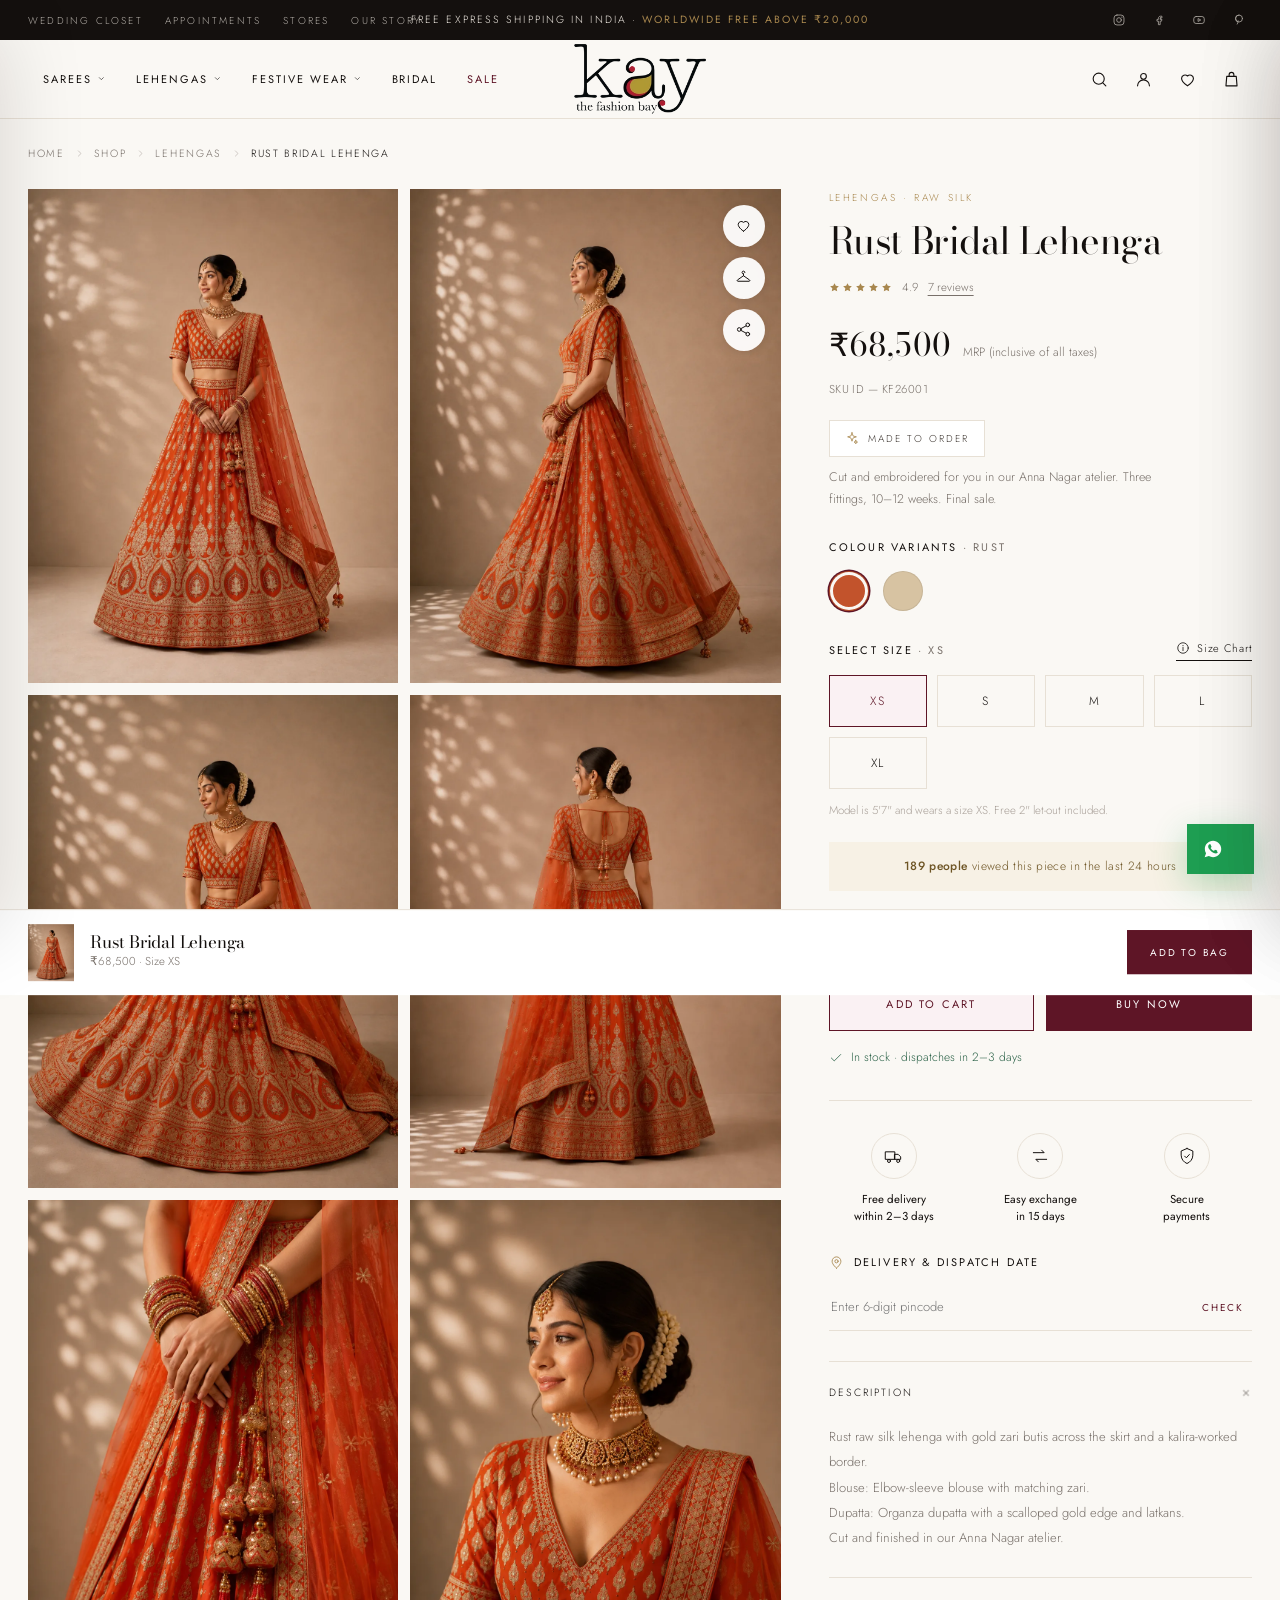
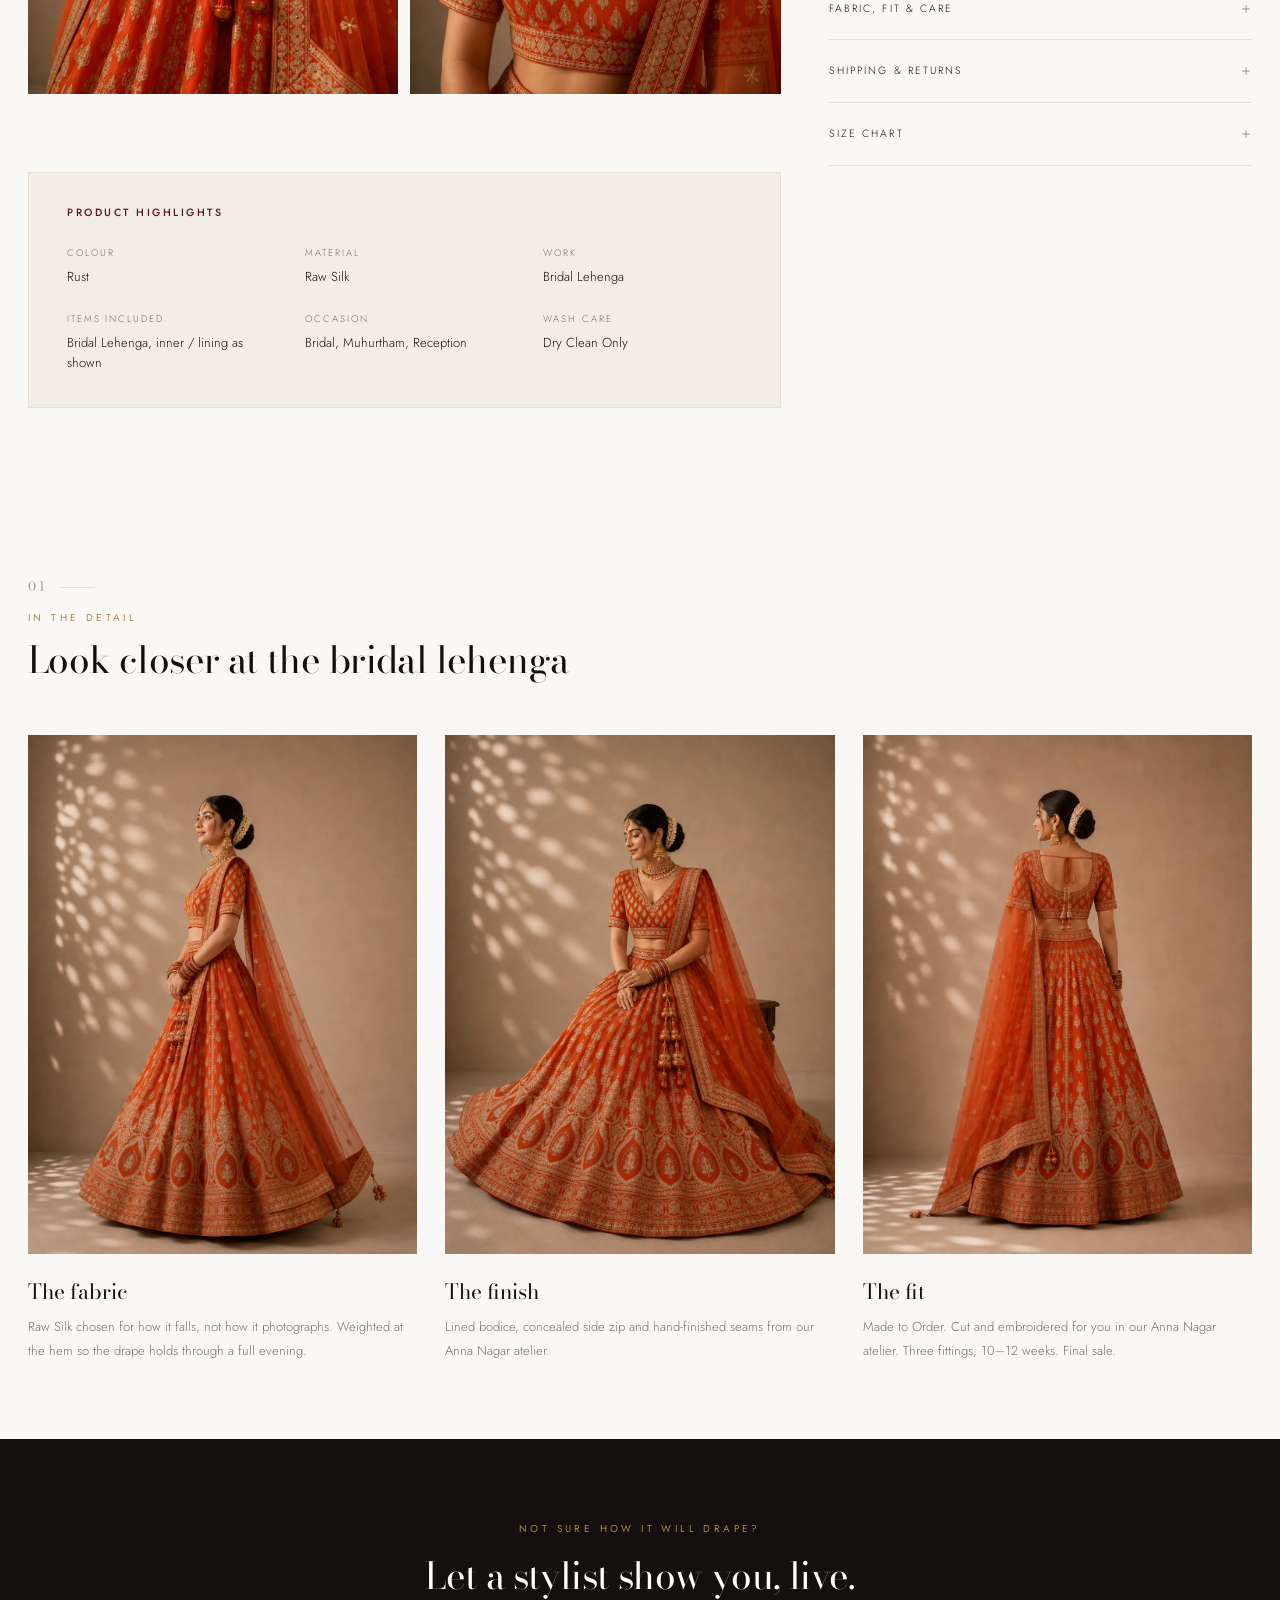
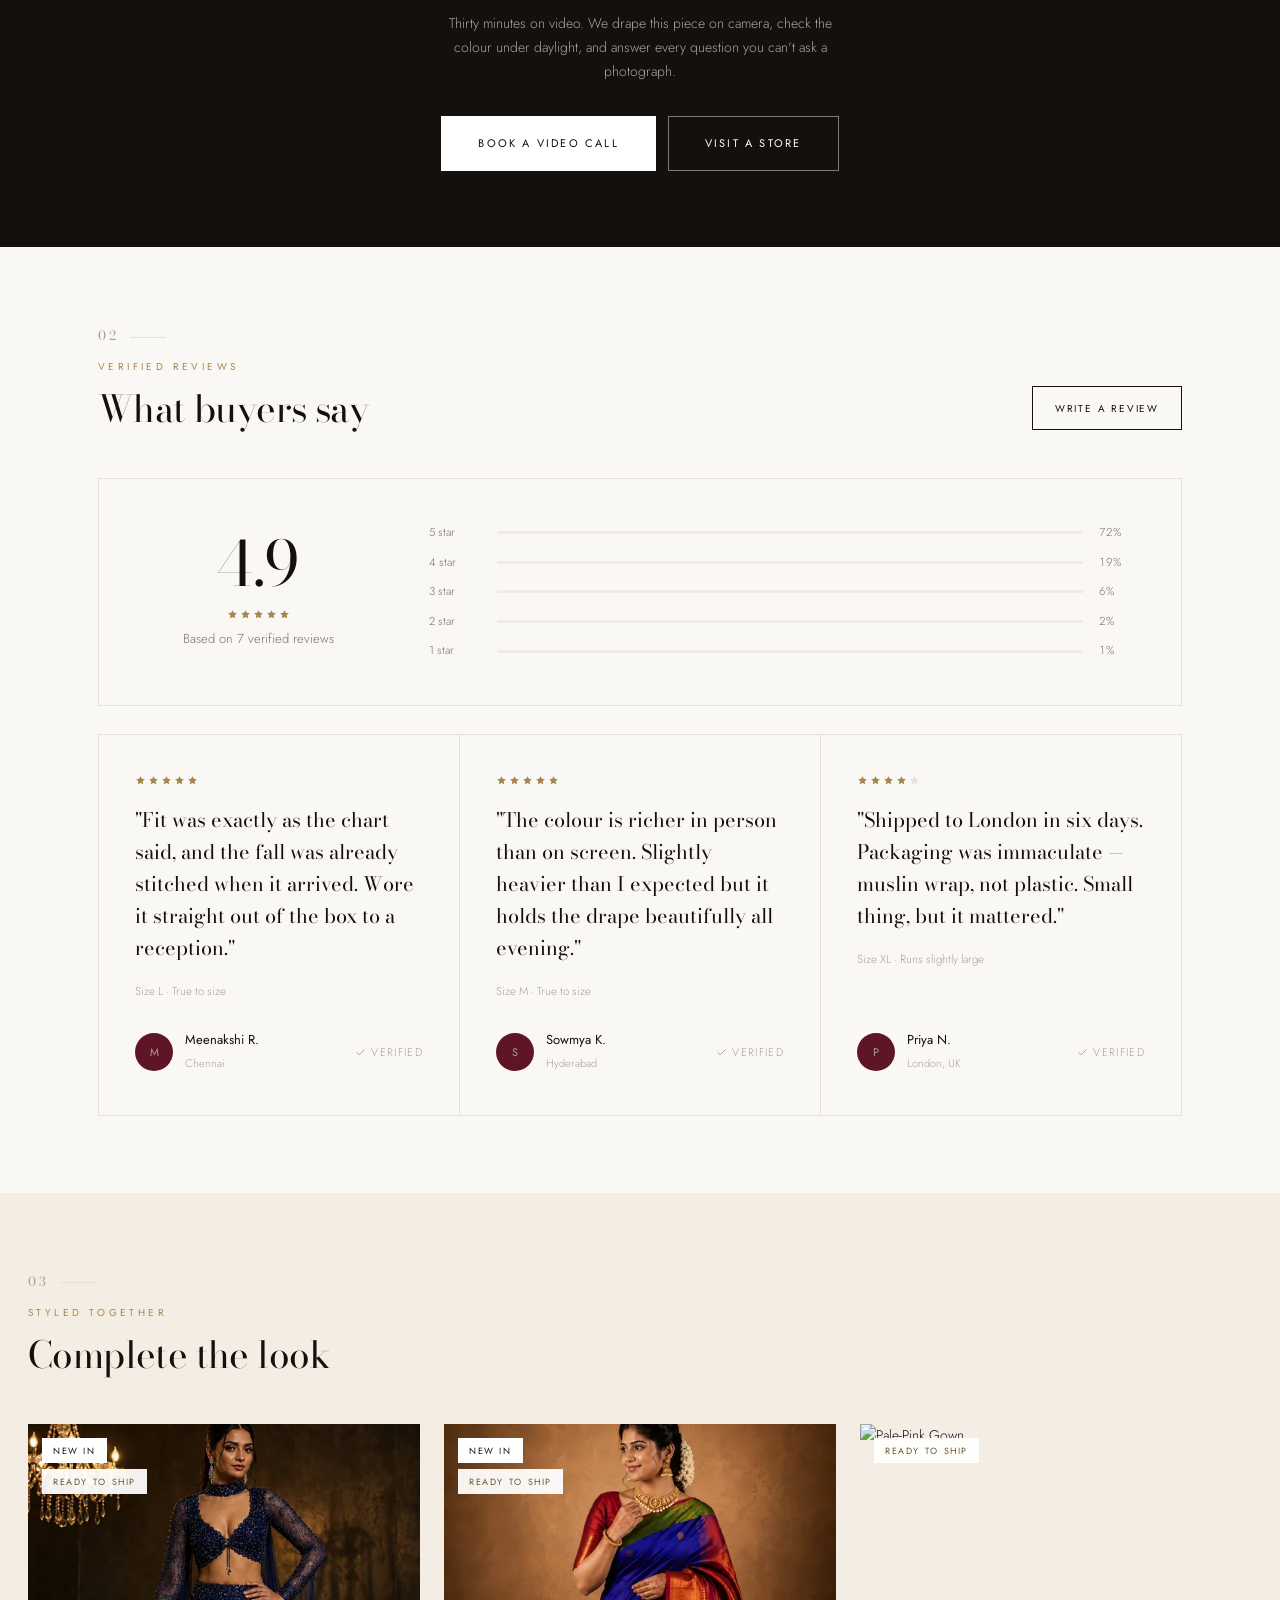
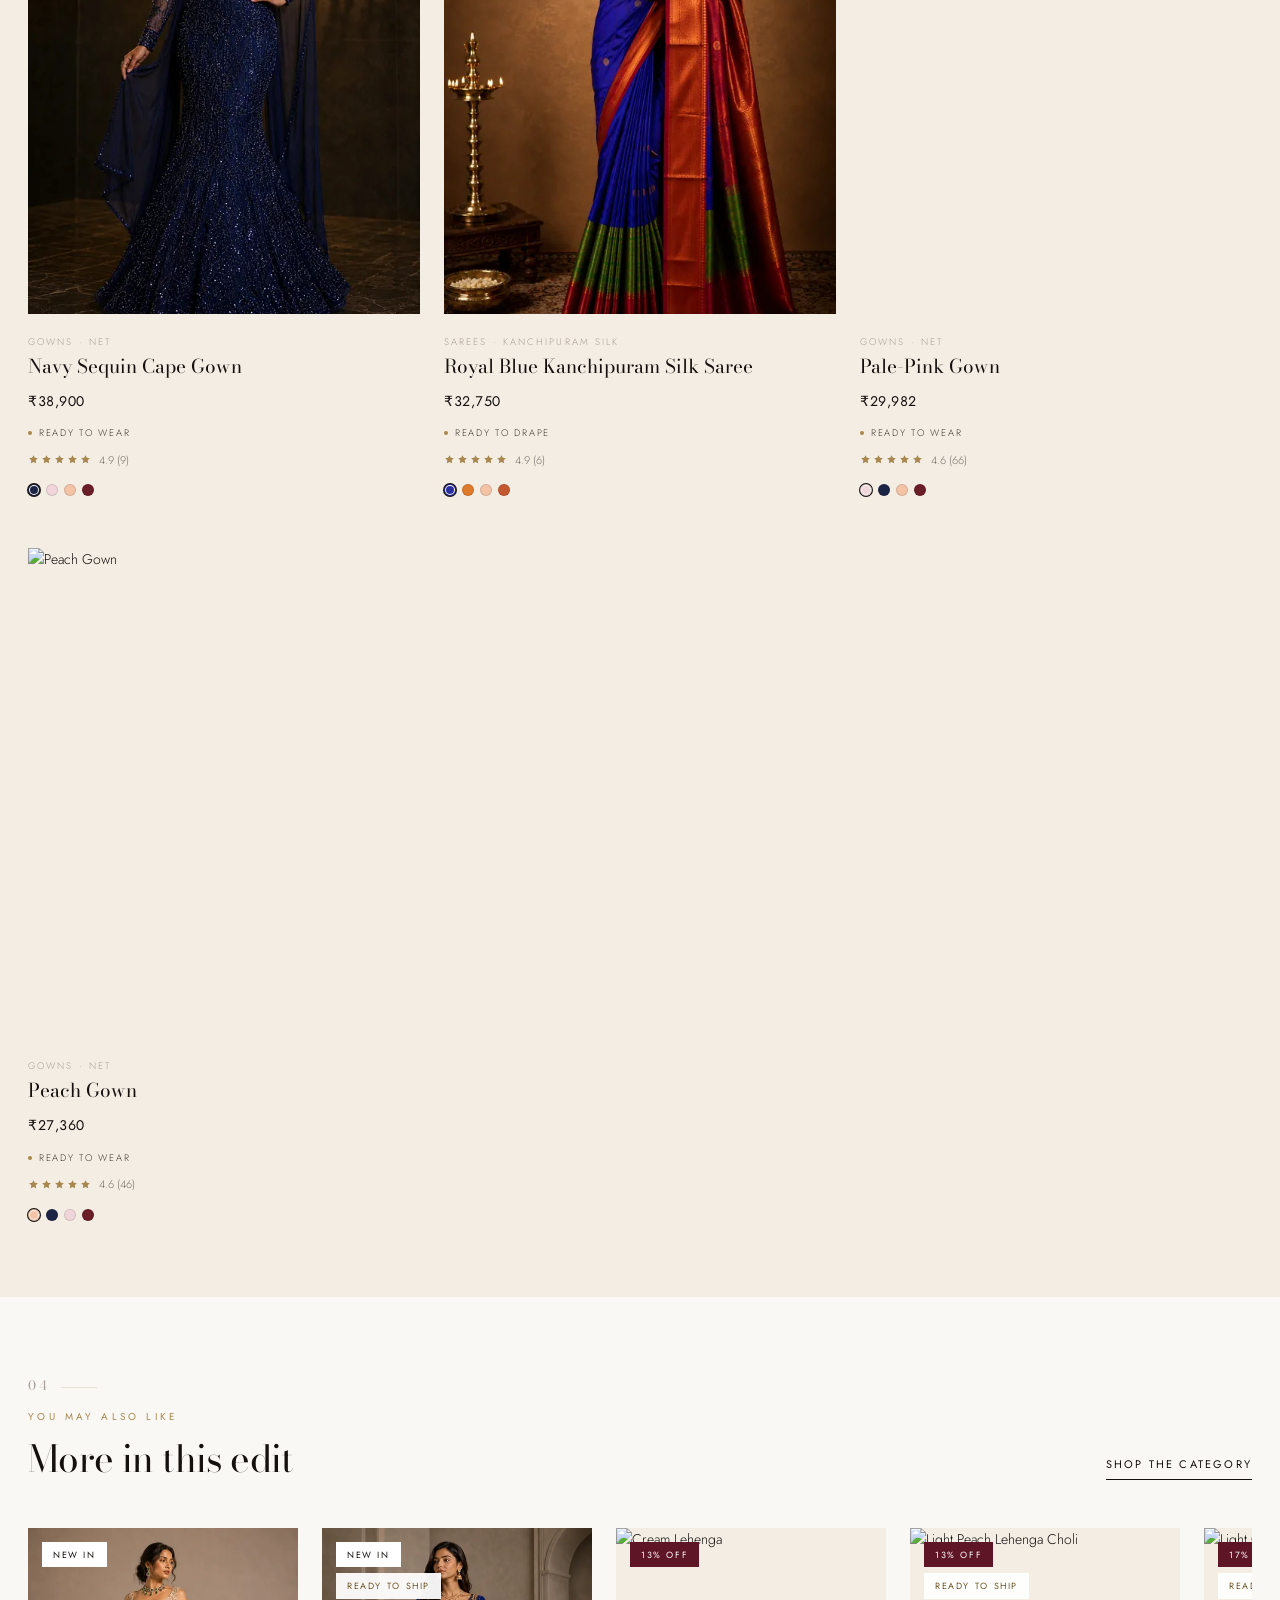
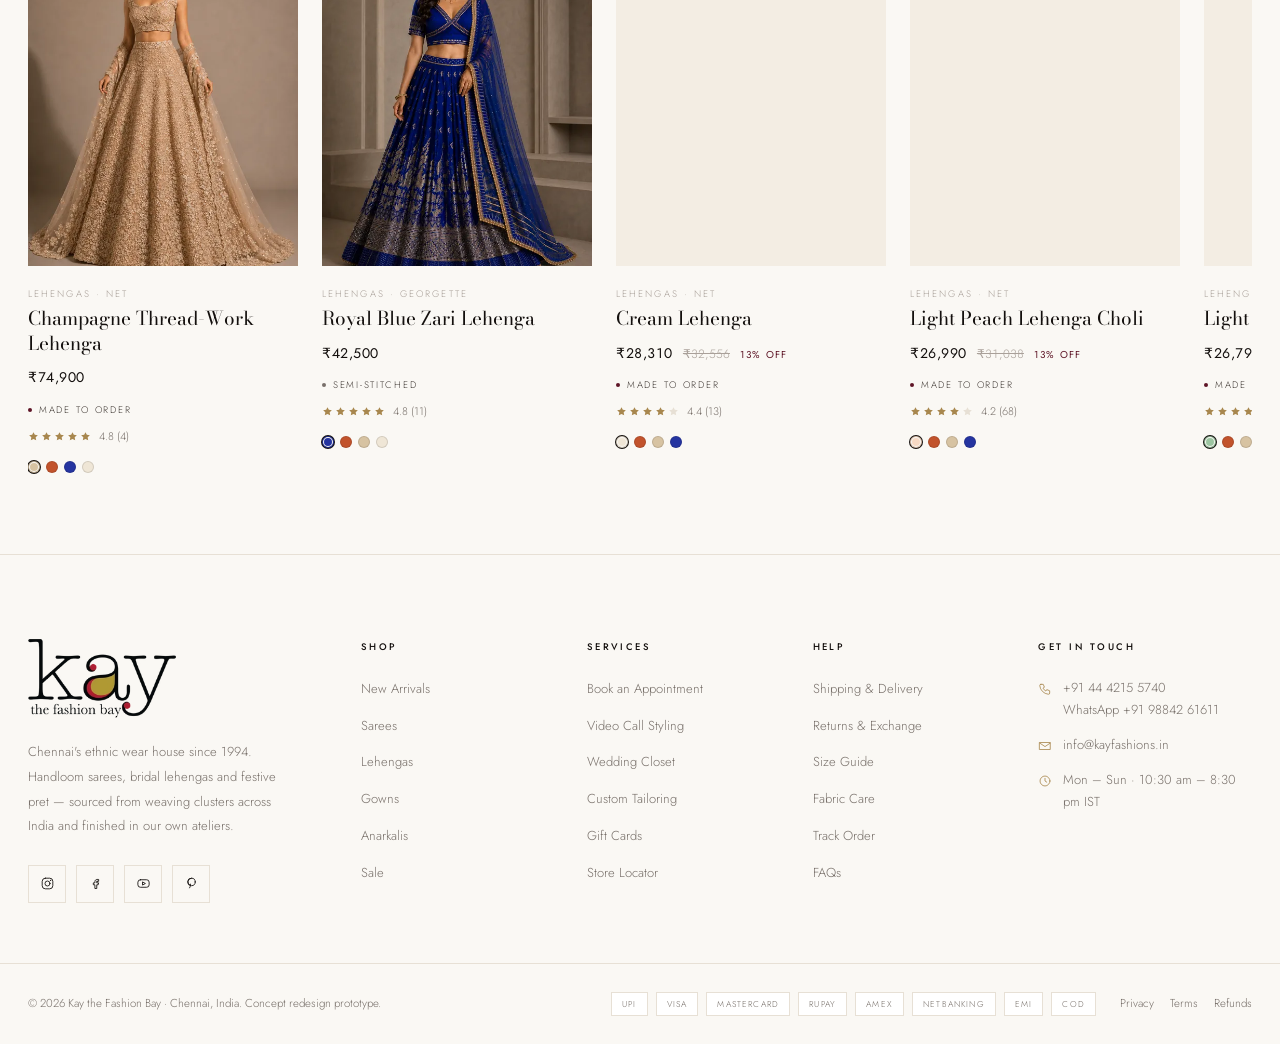
==== commit 4669faa8: "Add the house shoot as New Arrivals, and fix the responsive product page Two things, because the sec" ====
--- a/product.html
+++ b/product.html
@@ -27,9 +27,11 @@
         <div class="pdp-grid" id="media"></div>
         <div class="pdp-dots" id="dots" aria-hidden="true"></div>
         <div class="pdp-float" id="float"></div>
-        <aside class="pdp-highlights" id="highlights"></aside>
       </div>
       <div class="pdp-panel" id="panel"></div>
+      <!-- Sits under the gallery on desktop via grid placement; on narrow screens
+           it follows the buy panel so price and Add to cart stay reachable. -->
+      <aside class="pdp-highlights pdp-highlights-slot" id="highlights"></aside>
     </div>
   </section>
 
@@ -439,12 +441,18 @@
     $$('#dots i').forEach(function (d, n) { d.classList.toggle('on', n === i); });
   }, { passive: true });
 
-  /* Sticky bar appears once the buy panel has scrolled away */
-  var panel = $('#panel'), sticky = $('#stickyAtc');
+  /* Sticky bar covers any moment the real CTA is off screen. Watching the whole
+     panel left a dead zone on narrow screens: once the gallery scrolled past,
+     there was a screen or more of options before the buttons appeared, with no
+     way to buy. */
+  var gallery = $('.pdp-gallery'), sticky = $('#stickyAtc');
+  var cta = $('#atc') || $('[data-notify]');
   window.addEventListener('scroll', function () {
-    var past = panel.getBoundingClientRect().bottom < 0;
+    var g = gallery.getBoundingClientRect();
+    var c = cta.getBoundingClientRect();
+    var ctaOnScreen = c.bottom > 0 && c.top < window.innerHeight - 40;
     var nearFoot = document.body.scrollHeight - (window.scrollY + window.innerHeight) < 420;
-    sticky.classList.toggle('on', past && !nearFoot);
+    sticky.classList.toggle('on', g.bottom < 80 && !ctaOnScreen && !nearFoot);
   }, { passive: true });
 
   /* Recently viewed */
--- a/assets/css/style.css
+++ b/assets/css/style.css
@@ -96,7 +96,9 @@
 /* ---------- Typography ---------- */
 h1, h2, h3, h4 { font-family: var(--display); font-weight: 400; line-height: 1.1; letter-spacing: -.012em; }
 .d1 { font-size: clamp(42px, 6.8vw, 88px); font-weight: 400; line-height: 1.02; letter-spacing: -.028em; }
-.d2 { font-size: clamp(31px, 4.3vw, 56px); font-weight: 400; line-height: 1.08; letter-spacing: -.018em; }
+/* Section headings sit below the hero headline (clamp max 46px) — the hero has
+   to stay the loudest voice on the page, so .d2 caps under it. */
+.d2 { font-size: clamp(25px, 2.9vw, 40px); font-weight: 400; line-height: 1.1; letter-spacing: -.016em; }
 .d3 { font-size: clamp(25px, 2.7vw, 37px); font-weight: 400; letter-spacing: -.012em; }
 .d4 { font-size: clamp(20px, 1.9vw, 25px); font-weight: 400; }
 
@@ -194,7 +196,8 @@
 .announce .wrap { display: grid; grid-template-columns: minmax(0, 1fr) auto minmax(0, 1fr); align-items: center; gap: 24px; }
 .announce-links { display: flex; align-items: center; gap: 22px; }
 .announce-social { display: flex; align-items: center; justify-content: flex-end; gap: 14px; }
-.announce-social a { opacity: .7; transition: opacity .4s, color .4s; display: grid; place-items: center; }
+/* 14px glyphs, so the box needs a floor of its own to stay clickable. */
+.announce-social a { opacity: .7; transition: opacity .4s, color .4s; display: grid; place-items: center; min-width: 26px; min-height: 26px; }
 .announce-social a:hover { opacity: 1; color: var(--gold); }
 .announce-social svg { width: 14px; height: 14px; }
 .announce-social .announce-side { margin-right: 6px; pointer-events: none; }
@@ -276,36 +279,50 @@
 
 /* ---------- Hero ---------- */
 .hero { position: relative; background: var(--deep); overflow: hidden; }
-.hero-slides { position: relative; height: clamp(560px, 84vh, 880px); }
-.hero-slide { position: absolute; inset: 0; opacity: 0; transition: opacity 1.4s var(--ease); }
-.hero-slide.on { opacity: 1; }
-.hero-slide img { width: 100%; height: 100%; object-fit: cover; object-position: center 20%; transform: scale(1.04); transition: transform 9s linear; }
-.hero-slide.on img { transform: scale(1); }
-.hero-slide::after {
-  content: ""; position: absolute; inset: 0;
-  background: linear-gradient(100deg, rgba(16,12,10,.78) 0%, rgba(16,12,10,.44) 46%, rgba(16,12,10,.06) 100%);
-}
-.hero-body { position: absolute; inset: 0; z-index: 2; display: flex; align-items: center; pointer-events: none; }
-.hero-body .wrap { width: 100%; }
-.hero-copy { max-width: 680px; color: #fff; pointer-events: auto; }
-.hero-copy .eyebrow { color: var(--gold); }
-/* Sized so each authored <br> line fits on one visual line — the shared .d1
-   scale is too large here and would force a 2-line headline onto 3. */
-.hero-copy h1 { color: #fff; margin: 22px 0 22px; font-size: clamp(34px, 4.3vw, 60px); line-height: 1.08; letter-spacing: -.02em; }
-.hero-copy p { font-size: var(--fs-md); color: rgba(255,255,255,.82); max-width: 42ch; line-height: 1.85; font-weight: 300; }
-.hero-cta { display: flex; flex-wrap: wrap; gap: 14px; margin-top: 38px; }
-.hero-dots { position: absolute; left: 0; right: 0; bottom: 112px; z-index: 3; display: flex; justify-content: center; gap: 10px; }
-.hero-dot { width: 38px; height: 1px; background: rgba(255,255,255,.3); transition: background .5s; }
-.hero-dot.on { background: var(--gold); }
+
+/* Media is a background layer behind BOTH the copy and the roles strip, so the
+   copy can bottom-align in normal flow instead of dodging absolute siblings. */
+.hero-media { position: absolute; inset: 0; z-index: 0; }
+.hero-video {
+  width: 100%; height: 100%; object-fit: cover; object-position: center;
+  display: block; background: var(--deep);
+}
+.hero-media::after {
+  content: ""; position: absolute; inset: 0; pointer-events: none;
+  background:
+    linear-gradient(to top, rgba(14,10,9,.86) 0%, rgba(14,10,9,.34) 42%, rgba(14,10,9,0) 70%),
+    linear-gradient(100deg, rgba(14,10,9,.72) 0%, rgba(14,10,9,.3) 46%, rgba(14,10,9,0) 82%);
+}
+
+/* Bottom-left: the copy settles on the floor of the frame rather than floating
+   in the middle of it — the standard fashion-house hero composition. */
+.hero-body {
+  position: relative; z-index: 2;
+  min-height: clamp(560px, 84vh, 880px);
+  display: flex; align-items: flex-end;
+  padding-bottom: clamp(52px, 7vh, 92px);
+}
+.hero-body .wrap { width: 100%; position: relative; }
+.hero-copy { max-width: 540px; color: #fff; }
+
+.hero-rule { display: block; width: 54px; height: 1px; background: var(--gold); margin-bottom: 26px; opacity: .9; }
+.hero-copy .eyebrow { color: var(--gold); font-size: 9.5px; letter-spacing: .4em; }
+.hero-copy h1 {
+  color: #fff; margin: 20px 0 20px;
+  font-size: clamp(29px, 3.1vw, 46px); line-height: 1.14; letter-spacing: -.012em; font-weight: 400;
+}
+.hero-copy p { font-size: 14.5px; color: rgba(255,255,255,.74); max-width: 40ch; line-height: 1.85; font-weight: 300; }
+.hero-cta { display: flex; flex-wrap: wrap; gap: 12px; margin-top: 34px; }
+
 .hero-scroll {
-  position: absolute; right: var(--gut); bottom: 110px; z-index: 3; color: rgba(255,255,255,.6);
-  font-size: 9.5px; letter-spacing: .26em; text-transform: uppercase;
+  position: absolute; right: 0; bottom: 6px; color: rgba(255,255,255,.5);
+  font-size: 9px; letter-spacing: .3em; text-transform: uppercase;
   display: flex; align-items: center; gap: 12px;
 }
-.hero-scroll::after { content: ""; width: 52px; height: 1px; background: currentColor; }
+.hero-scroll::after { content: ""; width: 46px; height: 1px; background: currentColor; }
 
 /* Role-based entry strip, layered on the hero foot */
-.roles { position: absolute; left: 0; right: 0; bottom: 0; z-index: 3; display: grid; grid-template-columns: repeat(3, 1fr); border-top: 1px solid rgba(255,255,255,.16); }
+.roles { position: relative; z-index: 3; display: grid; grid-template-columns: repeat(3, 1fr); border-top: 1px solid rgba(255,255,255,.16); }
 .role {
   padding: 22px 28px; color: #fff; display: flex; align-items: center; justify-content: space-between; gap: 14px;
   background: rgba(16,12,10,.34); backdrop-filter: blur(8px); transition: background .5s var(--ease);
@@ -359,6 +376,12 @@
 .cat-arrow svg { width: 13px; height: 13px; stroke: #fff; }
 
 /* ---------- Product card ---------- */
+/* New arrivals — five across, so the house's own shots run the full width of
+   the page rather than sitting in a four-up grid with a hole in it. */
+.newin-sec { padding-top: clamp(58px, 6.5vw, 104px); }
+.newin { display: grid; grid-template-columns: repeat(5, minmax(0, 1fr)); gap: 44px 18px; }
+.newin .card-media { aspect-ratio: 2 / 3; }
+
 .pgrid { display: grid; grid-template-columns: repeat(4, 1fr); gap: 52px 24px; }
 .pgrid--3 { grid-template-columns: repeat(3, 1fr); }
 .pgrid--2 { grid-template-columns: repeat(2, 1fr); }
@@ -756,9 +779,19 @@
    Two-column image grid + sticky buy panel, with a Product Highlights card
    laid over the imagery.
    ========================================================================== */
-.pdp { display: grid; grid-template-columns: minmax(0, 1.28fr) minmax(0, .72fr); gap: 64px; align-items: start; }
-
-.pdp-gallery { position: relative; }
+/* Explicit placement so Product Highlights can sit under the gallery on desktop
+   while following the buy panel in DOM order — on a phone the panel has to come
+   before the highlights, or the price and CTA land another screen further down. */
+.pdp { display: grid; grid-template-columns: minmax(0, 1.28fr) minmax(0, .72fr); gap: 64px 64px; align-items: start; }
+.pdp-gallery   { grid-column: 1; grid-row: 1; }
+.pdp-panel     { grid-column: 2; grid-row: 1 / span 2; }
+.pdp-highlights-slot { grid-column: 1; grid-row: 2; }
+
+/* min-width:0 is load-bearing. A grid item's automatic minimum size is its
+   min-content width, and the mobile carousel's shots are 100vw each — without
+   this the gallery column widens to the sum of them and blows the whole
+   document out to 3× the viewport. */
+.pdp-gallery { position: relative; min-width: 0; }
 .pdp-grid { display: grid; grid-template-columns: 1fr 1fr; gap: 12px; }
 .pdp-shot { position: relative; display: block; width: 100%; aspect-ratio: 3/4; overflow: hidden; background: var(--sand); cursor: zoom-in; padding: 0; border: 0; }
 .pdp-shot img { width: 100%; height: 100%; object-fit: cover; transition: transform 1.4s var(--ease-out); }
@@ -1028,6 +1061,68 @@
 .ev-opt svg { width: 15px; height: 15px; stroke: var(--wine); opacity: 0; transition: opacity .3s; }
 .ev-opt.on svg { opacity: 1; }
 
+/* ==========================================================================
+   Mobile navigation drawer
+   Everything the small-screen header and utility bar drop lives here, at
+   thumb-sized tap targets (56px rows, 44px minimum on sub-links).
+   ========================================================================== */
+.logo--drawer { justify-self: start; }
+.logo--drawer img { width: 108px; }
+
+.mnav { display: flex; flex-direction: column; }
+
+.mnav-group { border-bottom: 1px solid var(--line); }
+.mnav-group > summary {
+  display: flex; align-items: center; justify-content: space-between; gap: 12px;
+  min-height: 58px; padding: 8px 0; cursor: pointer; list-style: none;
+  font-size: 12px; letter-spacing: .18em; text-transform: uppercase; color: var(--ink);
+}
+.mnav-group > summary::-webkit-details-marker { display: none; }
+.mnav-group > summary svg { width: 12px; height: 12px; stroke: var(--muted); transition: transform .4s var(--ease); }
+.mnav-group[open] > summary svg { transform: rotate(180deg); }
+.mnav-group[open] > summary { color: var(--wine); }
+
+.mnav-sub { display: flex; flex-direction: column; padding: 2px 0 18px; }
+.mnav-sub a {
+  padding: 12px 0 12px 16px; min-height: 44px; display: flex; align-items: center;
+  font-size: 14.5px; font-weight: 300; color: var(--muted);
+  border-left: 1px solid var(--line); transition: color .3s, border-color .3s;
+}
+.mnav-sub a:hover, .mnav-sub a:active { color: var(--wine); border-left-color: var(--wine); }
+.mnav-all { gap: 8px; color: var(--ink) !important; letter-spacing: .06em; }
+.mnav-all svg { width: 12px; height: 12px; }
+
+.mnav-link {
+  display: flex; align-items: center; justify-content: space-between; gap: 12px;
+  min-height: 58px; padding: 8px 0; border-bottom: 1px solid var(--line);
+  font-size: 12px; letter-spacing: .18em; text-transform: uppercase; color: var(--ink);
+}
+.mnav-link svg { width: 12px; height: 12px; stroke: var(--faint); }
+.mnav-link:hover { color: var(--wine); }
+.mnav-link--sale { color: var(--wine); }
+
+.mnav-sec { padding-top: 28px; }
+.mnav-sec h5 { font-family: var(--sans); font-size: 9.5px; font-weight: 500; letter-spacing: .26em; text-transform: uppercase; color: var(--faint); margin-bottom: 10px; }
+.mnav-sec a {
+  display: flex; align-items: center; min-height: 46px; padding: 8px 0;
+  font-size: 14.5px; font-weight: 300; color: var(--ink-2); transition: color .3s;
+}
+.mnav-sec a:hover { color: var(--wine); }
+
+.mnav-contact { margin-top: 26px; padding-top: 24px; border-top: 1px solid var(--line); }
+.mnav-contact a {
+  display: flex; align-items: center; gap: 12px; min-height: 44px; padding: 6px 0;
+  font-size: 13.5px; font-weight: 300; color: var(--ink-2);
+}
+.mnav-contact svg { width: 15px; height: 15px; stroke: var(--gold); }
+.mnav-social { display: flex; gap: 10px; margin-top: 18px; }
+.mnav-social a {
+  width: 44px; height: 44px; border: 1px solid var(--line);
+  display: grid; place-items: center; transition: all .35s;
+}
+.mnav-social a:hover { background: var(--ink); border-color: var(--ink); color: #fff; }
+.mnav-social svg { width: 16px; height: 16px; }
+
 /* ---------- Mobile bottom nav ---------- */
 .mobnav { display: none; }
 
@@ -1044,6 +1139,16 @@
    ========================================================================== */
 @media (max-width: 1280px) {
   .pgrid { grid-template-columns: repeat(3, 1fr); }
+  /* Below the 5-up, the row becomes a swipe rail. A 4-up or 3-up grid would
+     leave a ragged second row, and hiding the overflow would bury the very
+     pieces this section exists to lead with. */
+  .newin {
+    grid-template-columns: none; grid-auto-flow: column; grid-auto-columns: 30vw;
+    overflow-x: auto; scroll-snap-type: x mandatory; scrollbar-width: none;
+    margin-inline: calc(var(--gut) * -1); padding-inline: var(--gut); gap: 18px;
+  }
+  .newin::-webkit-scrollbar { display: none; }
+  .newin > * { scroll-snap-align: start; }
   .mega-inner { grid-template-columns: repeat(3, 1fr) 1.2fr; gap: 32px; }
   .pdp { gap: 48px; }
   .events { grid-template-columns: repeat(3, 1fr); }
@@ -1058,12 +1163,19 @@
   .usp-item:nth-child(n+4) { border-top: 1px solid var(--line-2); }
   .appt-layout { grid-template-columns: 1fr; gap: 44px; }
   .appt-aside { position: static; }
+  .newin { grid-auto-columns: 38vw; }
 }
 
 @media (max-width: 1024px) {
-  .nav, .header-actions .desk-only { display: none; }
+  /* Hide the <nav> wrapper, not just the <ul> inside it. Hiding only .nav left
+     an empty fourth grid item in a three-column header, which pushed
+     .header-actions onto a second row where it overlapped the breadcrumb. */
+  .header-inner > nav, .header-actions .desk-only { display: none; }
   .burger { display: grid; place-items: center; }
-  .header-inner { grid-template-columns: auto 1fr auto; }
+  /* Keep the symmetrical grid so the logo stays optically centred once
+     the nav is swapped for a burger. */
+  .header-inner { grid-template-columns: minmax(0, 1fr) auto minmax(0, 1fr); }
+  .logo img { width: 118px; }
   .coll-layout { grid-template-columns: 1fr; gap: 0; }
   .filters { display: none; }
   .filter-fab {
@@ -1071,9 +1183,40 @@
     border: 1px solid var(--ink); font-size: 10.5px; letter-spacing: .18em; text-transform: uppercase; min-height: 44px;
   }
   .filter-fab svg { width: 14px; height: 14px; }
-  .pdp { grid-template-columns: 1fr; gap: 40px; }
+  .pdp { grid-template-columns: minmax(0, 1fr); gap: 40px; }
+  /* Single column — drop the desktop placement and fall back to DOM order:
+     gallery, buy panel, highlights. */
+  .pdp-gallery, .pdp-panel, .pdp-highlights-slot { grid-column: auto; grid-row: auto; }
   .pdp-panel { position: static; }
   .pdp-highlights dl { grid-template-columns: repeat(2, 1fr); }
+  /* Once the panel drops below the gallery, a stacked 2-up image grid pushes
+     the price and Add to cart past 4000px of scroll. Swipe instead, so the
+     gallery costs one image of height and the buy panel stays reachable. */
+  .pdp-grid {
+    display: flex; overflow-x: auto; scroll-snap-type: x mandatory;
+    scrollbar-width: none; gap: 10px;
+  }
+  .pdp-grid::-webkit-scrollbar { display: none; }
+  /* width, not min-width — the base rule is width:100%, and a min-width floor
+     below that would never bind. */
+  .pdp-shot { width: min(64vw, 460px); flex: none; scroll-snap-align: start; }
+  .pdp-float button { width: 44px; height: 44px; }
+  .pdp-dots { display: flex; justify-content: center; gap: 7px; margin-top: 14px; }
+  .pdp-dots i { width: 22px; height: 1px; background: var(--line); transition: background .4s; }
+  .pdp-dots i.on { background: var(--ink); }
+  /* Touch band — these are finger targets from here down. */
+  .color-dot { width: 44px; height: 44px; }
+  .size-chart-link { min-height: 44px; }
+  .close-x { width: 44px; height: 44px; }
+  .socials a { width: 44px; height: 44px; }
+  .buy-qty button { width: 44px; }
+  .gridtoggle button { width: 44px; height: 44px; }
+  /* The burger drawer carries the socials from here down, and a 14px glyph in
+     the utility bar is not a touch target. */
+  .announce-social { display: none; }
+  .card-wish, .card-closet { width: 44px; height: 44px; }
+  .card-closet { right: 62px; }
+  .iconbtn { width: 44px; height: 44px; }
   .pdp-band-grid { grid-template-columns: 1fr; }
   .pdp-band-item + .pdp-band-item { border-left: none; border-top: 1px solid var(--line-2); }
   .detail-grid { grid-template-columns: 1fr 1fr; }
@@ -1087,7 +1230,7 @@
   .svc-grid, .rev-grid, .store-grid { grid-template-columns: 1fr 1fr; }
   .rev-grid > :nth-child(3) { display: none; }
   .roles { grid-template-columns: 1fr 1fr; }
-  .role:nth-child(3) { display: none; }
+  .role:nth-child(3) { grid-column: 1 / -1; border-left: none; border-top: 1px solid rgba(255,255,255,.16); }
   .events { grid-template-columns: repeat(2, 1fr); }
   .closet-stats { grid-template-columns: repeat(2, 1fr); }
   .appt-modes { grid-template-columns: 1fr; }
@@ -1096,11 +1239,17 @@
 @media (max-width: 760px) {
   :root { --header-h: 62px; --gut: 16px; --section: 60px; --bar-h: 36px; }
   body { padding-bottom: 62px; }
-  .logo b { font-size: 25px; }
-  .logo span { font-size: 7px; letter-spacing: .38em; text-indent: .38em; }
-  .announce .wrap { gap: 10px; }
-  .announce-side { display: none; }
+  /* Utility links and socials move into the menu drawer; the bar keeps
+     only the rotating message so it reads at 36px tall. */
+  .announce .wrap { grid-template-columns: 1fr; gap: 0; }
+  .announce-links, .announce-social { display: none; }
+  .announce-item { font-size: 9.5px; letter-spacing: .14em; }
+  /* Search and wishlist live in the bottom tab bar on phones, so the
+     header carries only burger | logo | bag and stays balanced. */
+  .header-actions #openSearch, .header-actions #openWish { display: none; }
+  .logo img { width: 104px; }
   .pgrid, .pgrid--3 { grid-template-columns: repeat(2, 1fr); gap: 34px 12px; }
+  .newin { grid-auto-columns: 62vw; gap: 12px; }
   .cat-grid, .cat-grid--6 { grid-template-columns: repeat(2, 1fr); gap: 10px; }
   /* categories become an edge-to-edge swipe rail — no ragged final row */
   .cats {
@@ -1115,12 +1264,12 @@
   .rev-grid > :nth-child(3) { display: block; }
   .ugc { grid-template-columns: repeat(3, 1fr); }
   .section-head { flex-direction: column; align-items: flex-start; gap: 18px; margin-bottom: 32px; }
-  .hero-slides { height: 78vh; min-height: 540px; }
+  .hero-body { min-height: 72vh; }
   .hero-scroll { display: none; }
-  .hero-dots { bottom: 168px; }
   .roles { grid-template-columns: 1fr; }
   .role { padding: 15px 18px; }
-  .role:nth-child(3) { display: flex; }
+  .role + .role { border-left: none; border-top: 1px solid rgba(255,255,255,.16); }
+  .role:nth-child(3) { grid-column: auto; }
   .rv-summary { grid-template-columns: 1fr; gap: 30px; padding: 28px; text-align: center; }
   .footer-top { grid-template-columns: 1fr 1fr; gap: 34px; padding-block: 52px 38px; }
   .footer-brand { grid-column: 1 / -1; }
@@ -1136,25 +1285,19 @@
   .card-quick { display: none; }
   .toasts { left: 12px; right: 12px; bottom: 74px; }
   .toast { max-width: none; }
-  /* Image grid becomes an edge-to-edge swipe carousel */
-  .pdp-grid {
-    display: flex; overflow-x: auto; scroll-snap-type: x mandatory; scrollbar-width: none;
-    gap: 0; margin-inline: calc(var(--gut) * -1);
-  }
-  .pdp-grid::-webkit-scrollbar { display: none; }
-  .pdp-shot { min-width: 100vw; flex: none; scroll-snap-align: center; }
+  /* The carousel starts at 1024; on phones it goes edge to edge. */
+  .pdp-grid { gap: 0; margin-inline: calc(var(--gut) * -1); }
+  .pdp-shot { width: 100%; scroll-snap-align: center; }
   .pdp-highlights { padding: 26px 20px; }
   .pdp-highlights dl { grid-template-columns: repeat(2, 1fr); gap: 20px 22px; }
-  .pdp-dots { display: flex; justify-content: center; gap: 7px; margin-top: 14px; }
-  .pdp-dots i { width: 22px; height: 1px; background: var(--line); transition: background .4s; }
-  .pdp-dots i.on { background: var(--ink); }
   .cta-row { grid-template-columns: 1fr; }
   .pdp-float { top: 12px; right: 12px; }
   .detail-grid { grid-template-columns: 1fr; }
   .detail-grid > :nth-child(3) { display: block; }
   .buy-row-2 { flex-wrap: wrap; }
   .lb-nav { padding-inline: 10px; }
-  .lb-nav button { width: 42px; height: 42px; }
+  .lb-nav button { width: 44px; height: 44px; }
+  .pdp-float button { width: 44px; height: 44px; }
   .acc-body dl { grid-template-columns: 1fr; gap: 2px 0; }
   .acc-body dt { margin-top: 12px; }
   .usp-grid { grid-template-columns: repeat(2, 1fr); }
@@ -1189,7 +1332,8 @@
 @media (prefers-reduced-motion: reduce) {
   *, *::before, *::after { animation-duration: .01ms !important; transition-duration: .01ms !important; scroll-behavior: auto !important; }
   .rv { opacity: 1; transform: none; }
-  .hero-slide img { transform: none; }
+  /* JS pauses the hero video too; this is the CSS-only belt-and-braces. */
+  .hero-video { animation: none; }
 }
 @media print {
   .header, .announce, .footer, .fab, .mobnav, .drawer, .scrim, .sticky-atc { display: none !important; }
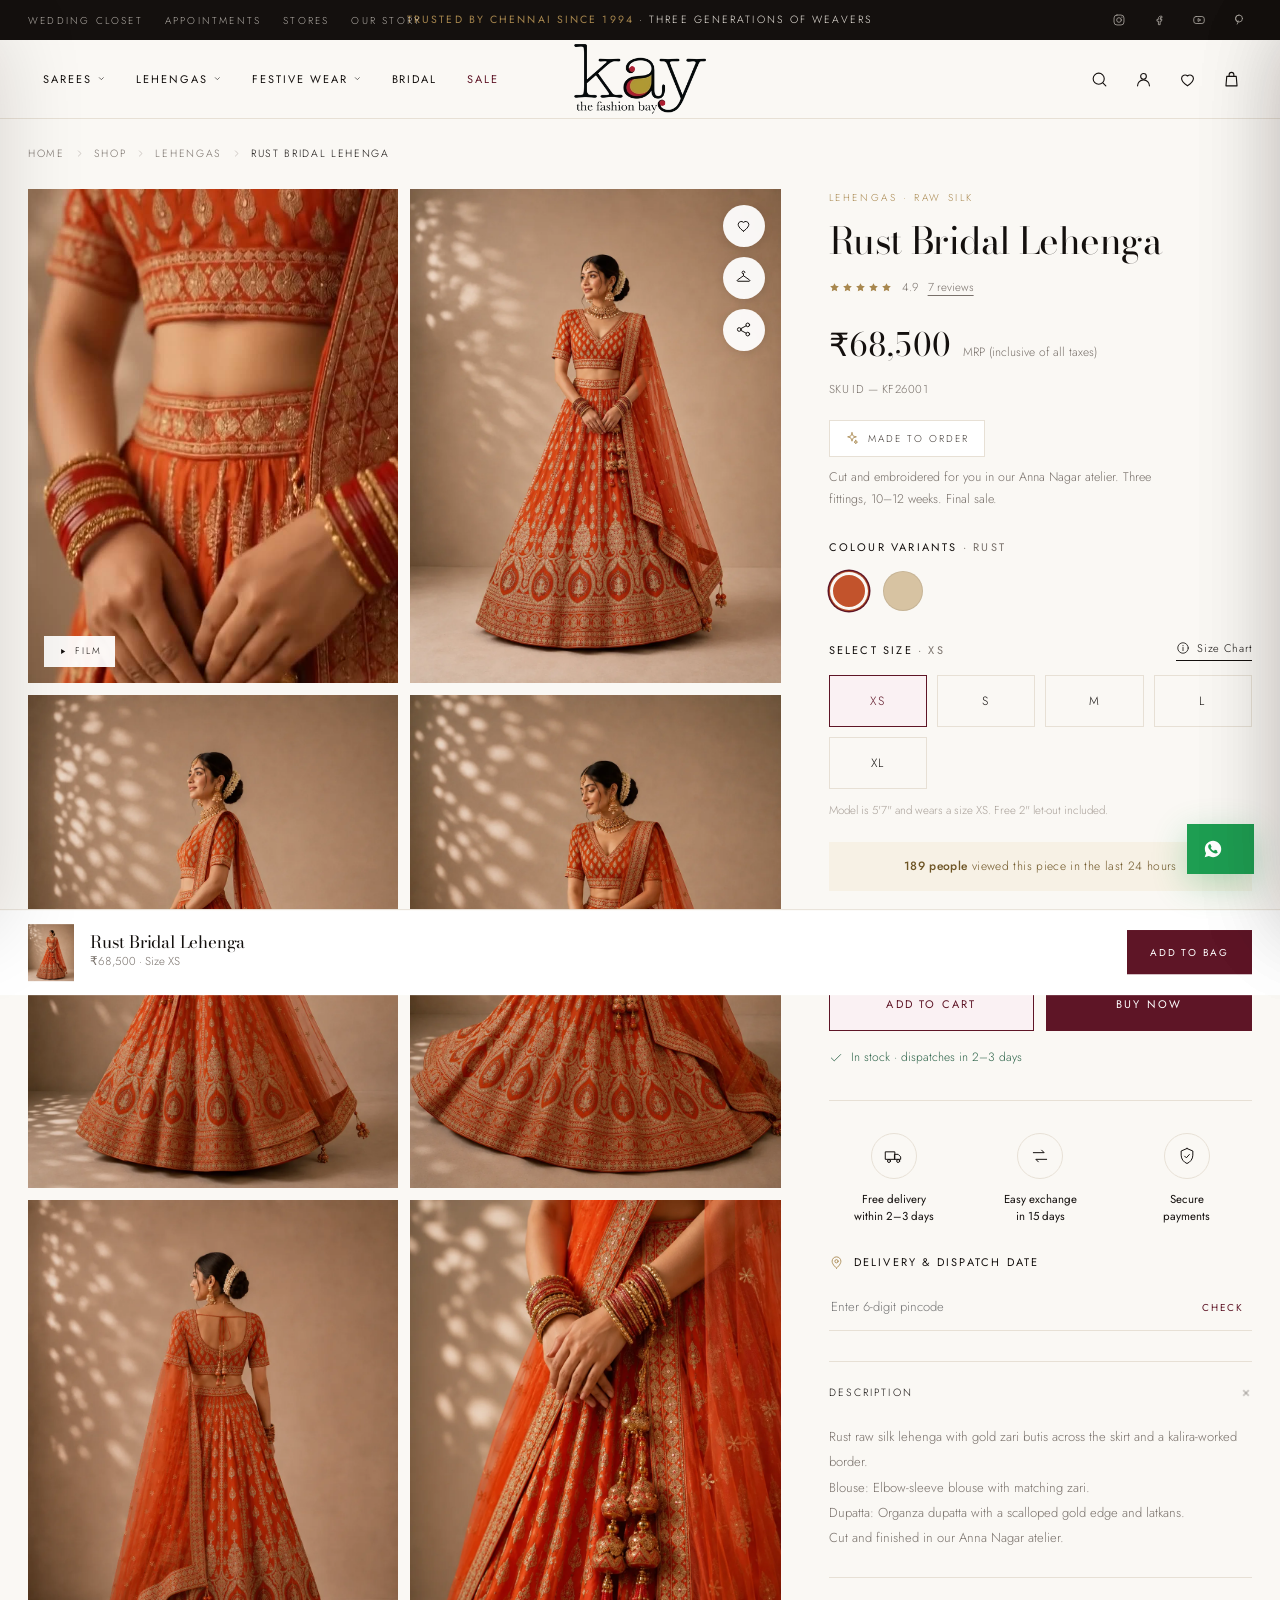
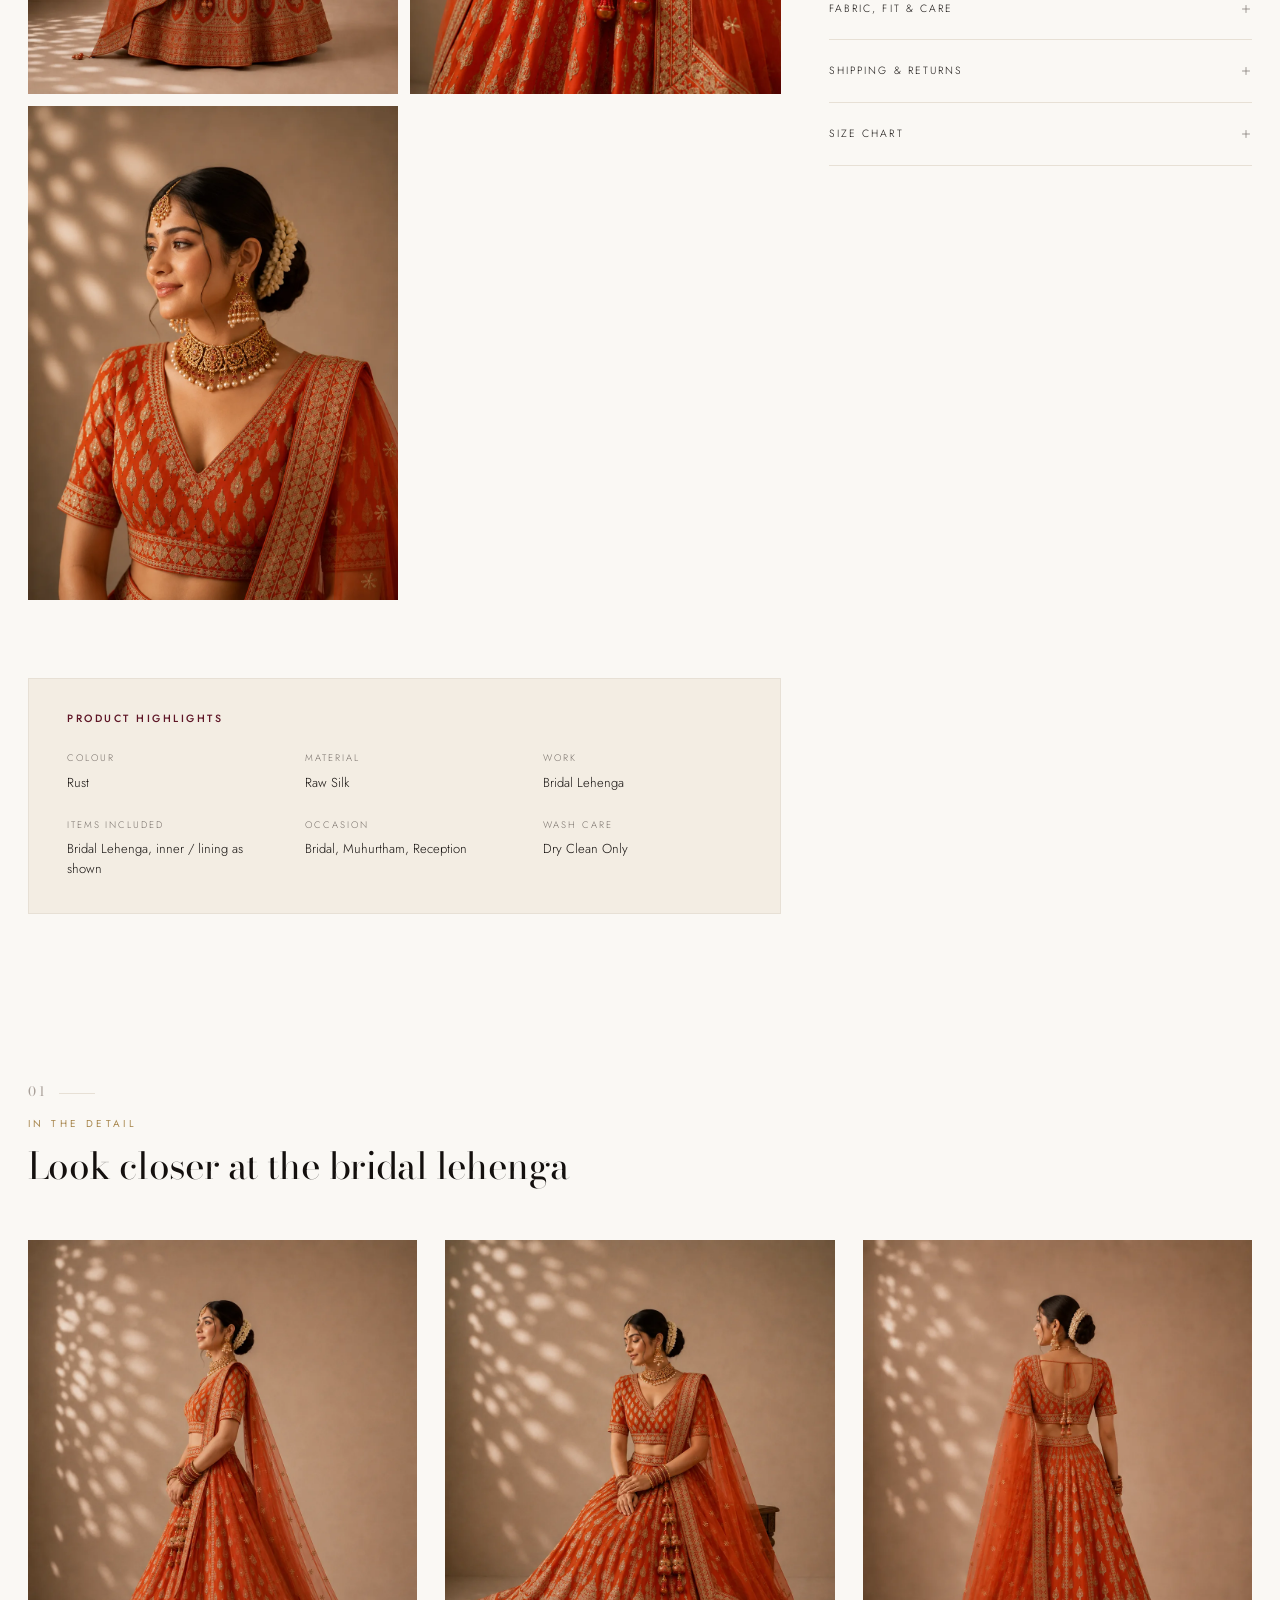
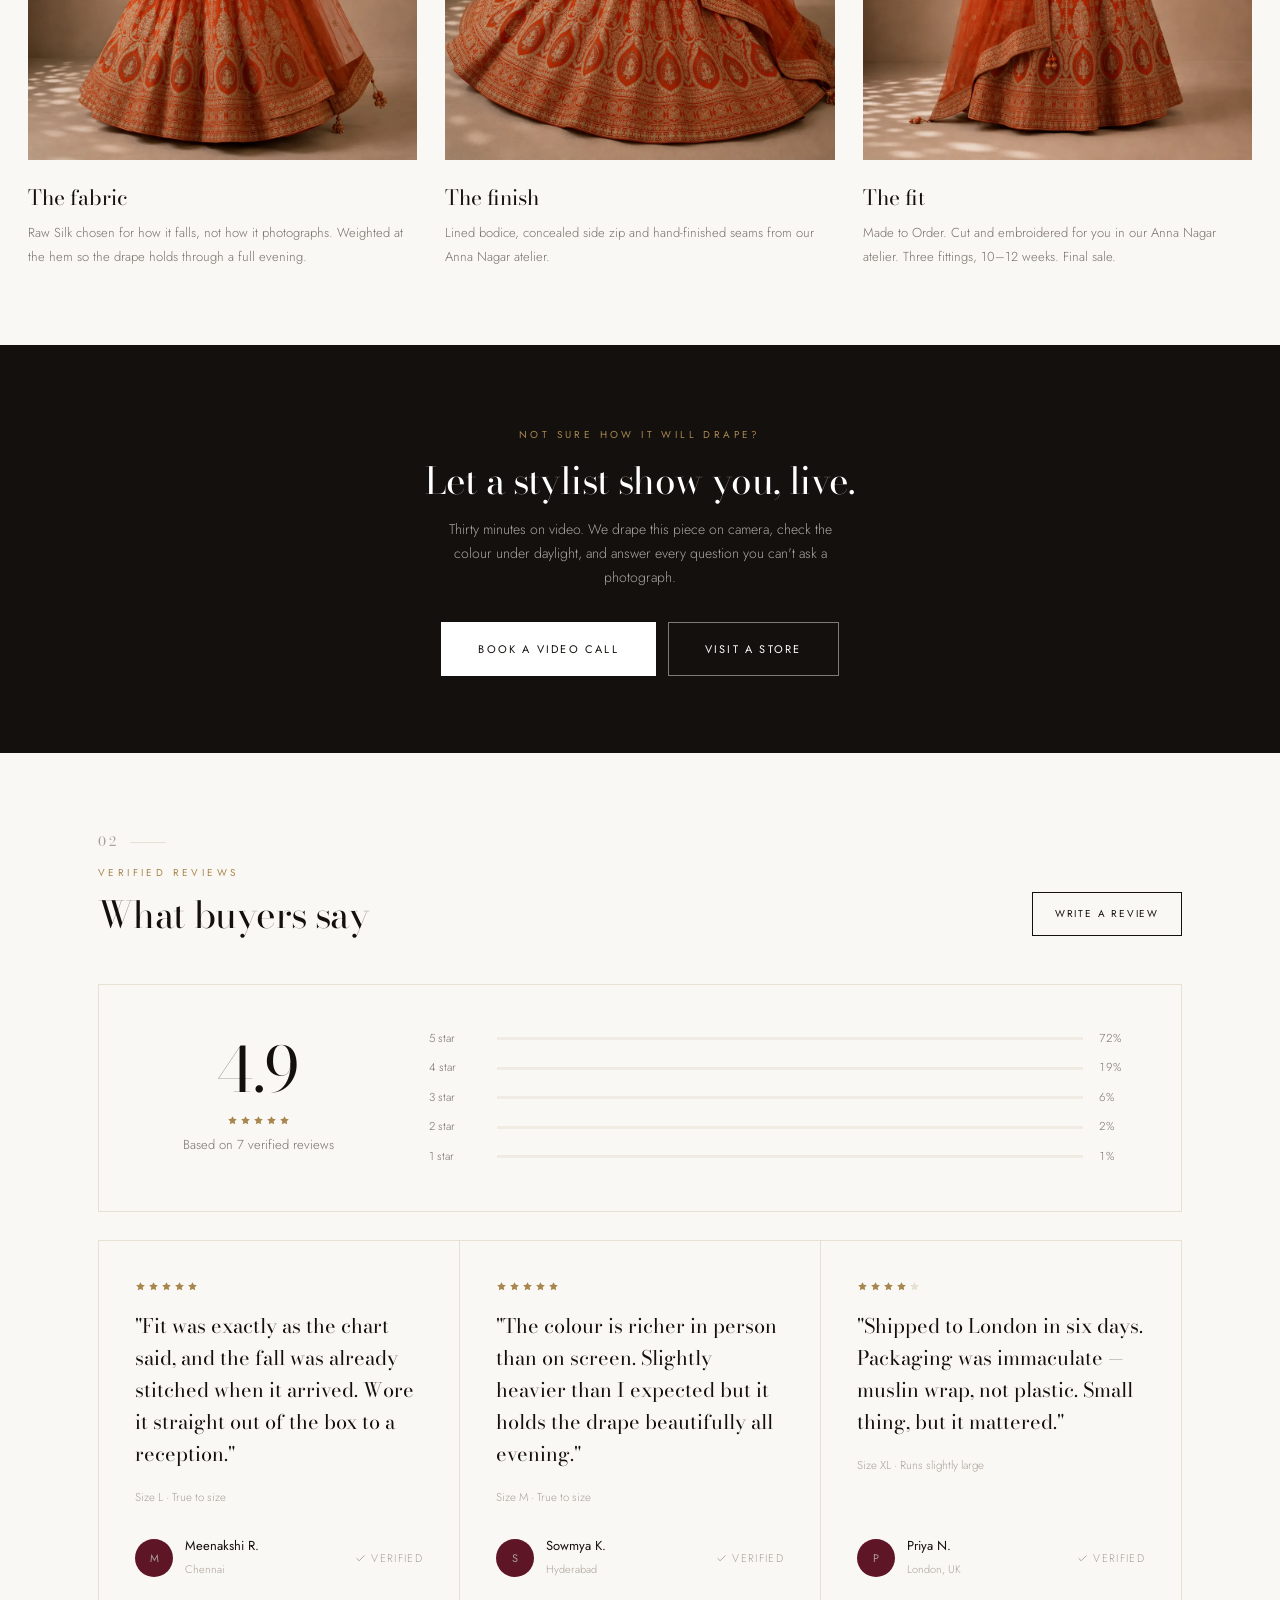
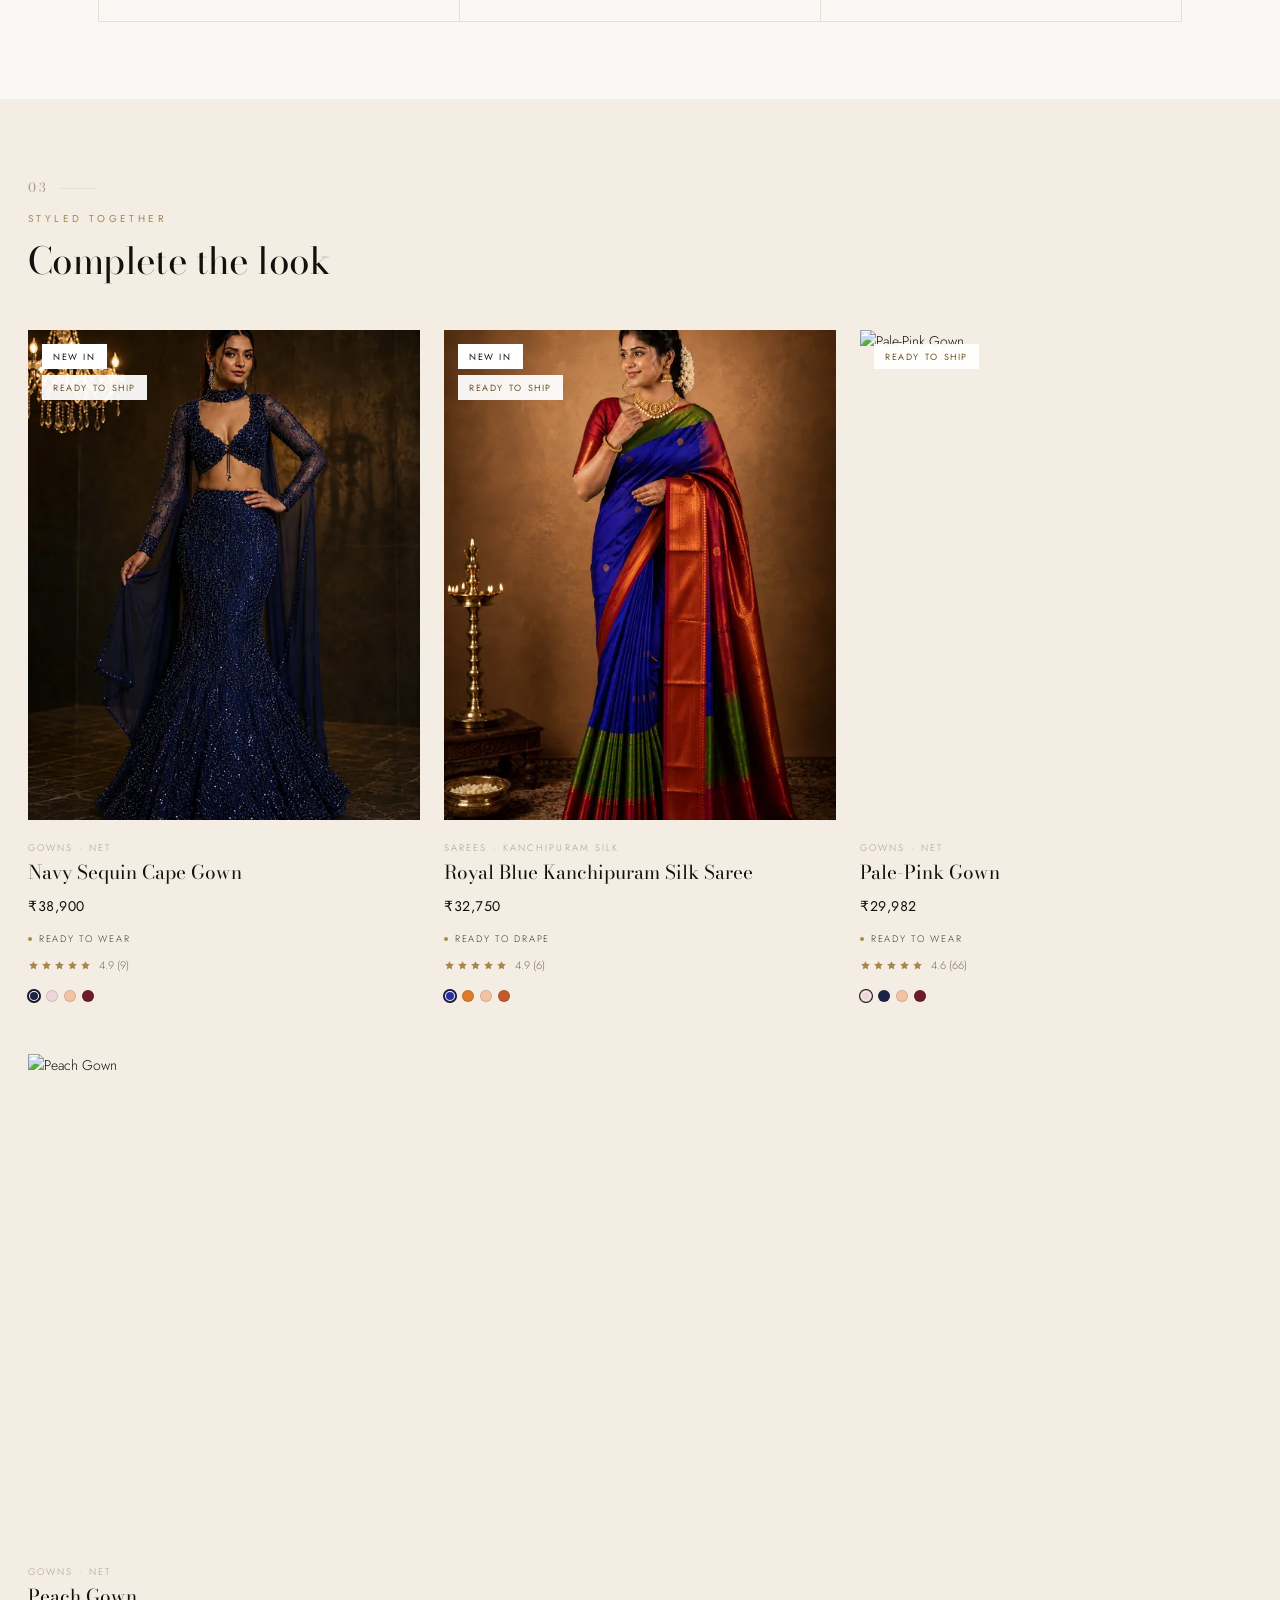
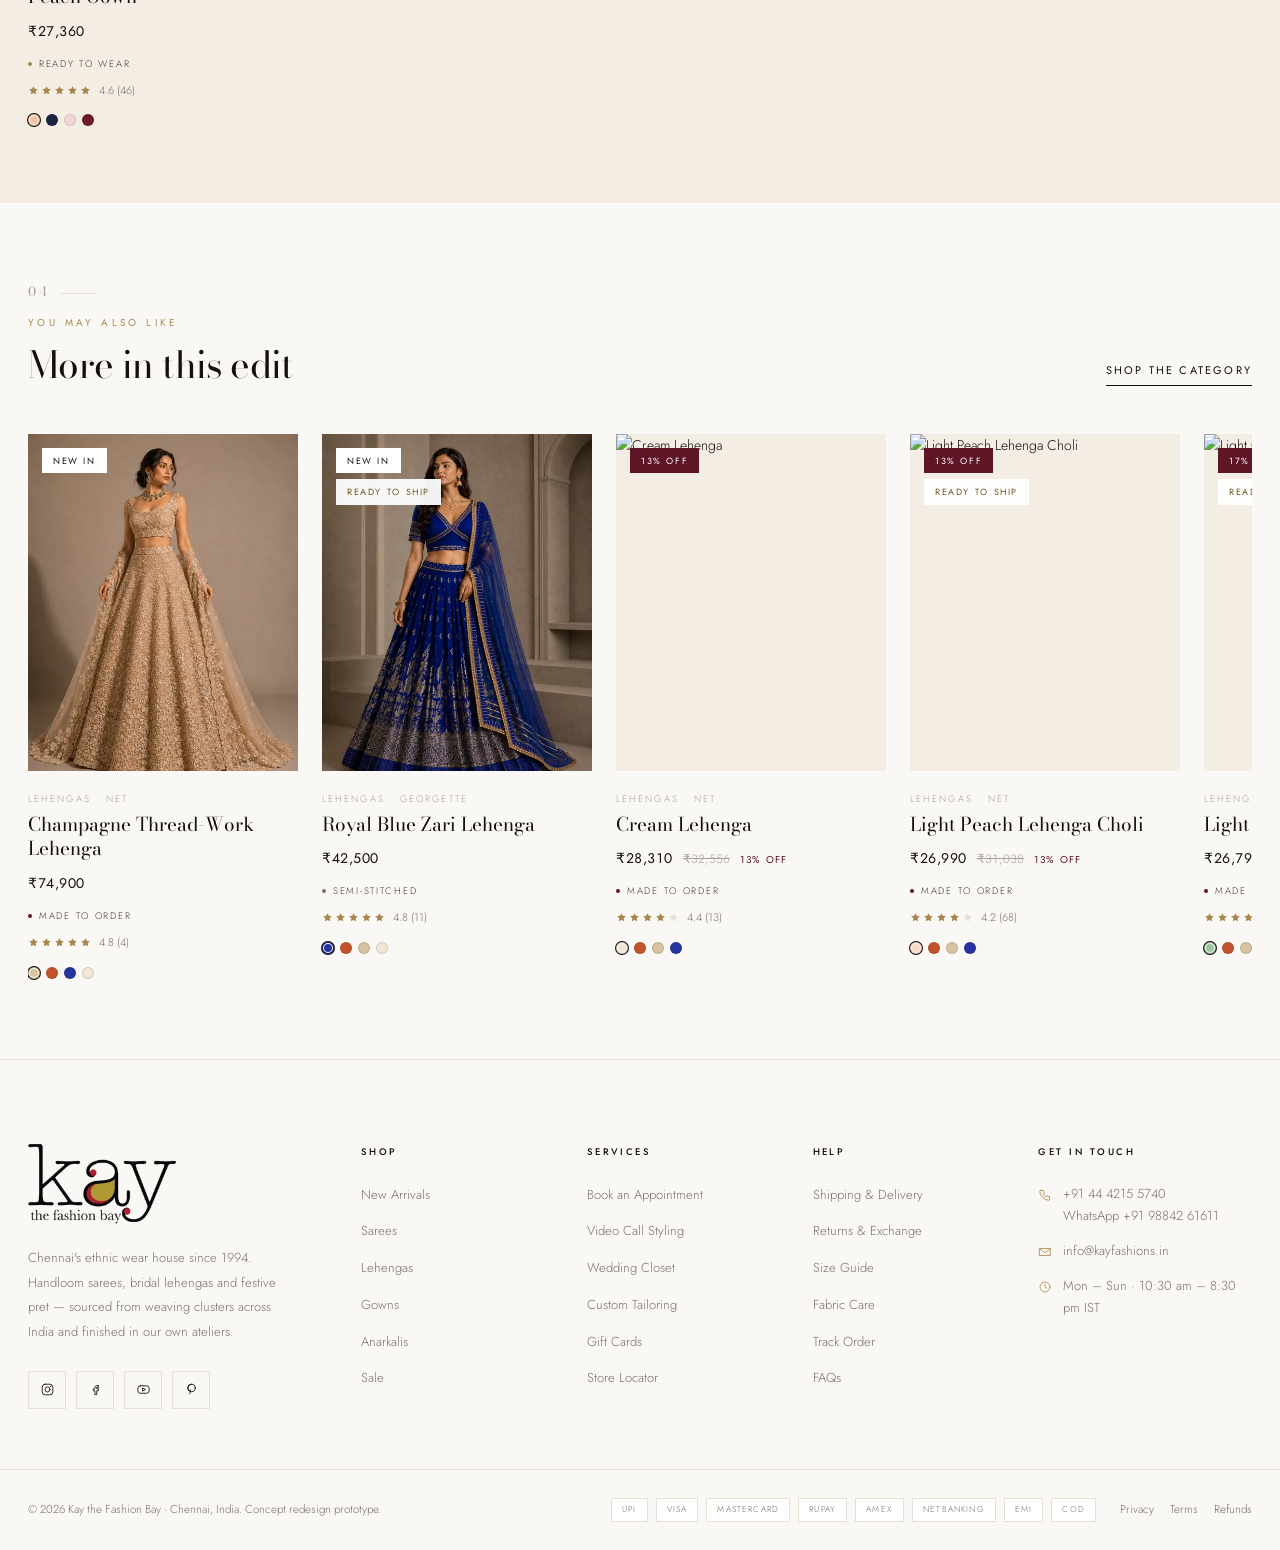
==== commit c9d41ec4: "Lead the Rust Bridal Lehenga gallery with its shoot film The clip arrived already H.264 720x1280, 24" ====
--- a/product.html
+++ b/product.html
@@ -170,13 +170,32 @@
   else if (off) tags.push('<span class="tag tag--sale">' + off + '% Off</span>');
   if (p.available && p.readyToShip) tags.push('<span class="tag tag--rts">Ready to Ship</span>');
 
-  $('#media').innerHTML = p.images.map(function (src, i) {
+  /* The shoot film, where there is one, leads the gallery. It is a separate
+     element rather than a .pdp-shot so image indices — and therefore the
+     lightbox — stay untouched. */
+  var filmHTML = !p.video ? '' :
+    '<div class="pdp-film">' +
+      '<video id="pdpFilm" poster="' + p.videoPoster + '" autoplay muted loop playsinline ' +
+        'preload="metadata" aria-label="' + esc(p.title) + ' — shoot film">' +
+        '<source src="' + p.video + '" type="video/mp4">' +
+      '</video>' +
+      '<span class="pdp-film-tag">' + ico('play') + 'Film</span>' +
+    '</div>';
+
+  $('#media').innerHTML = filmHTML + p.images.map(function (src, i) {
+    var lead = i === 0 && !p.video;
     return '<button class="pdp-shot' + (p.available ? '' : ' sold') + '" data-shot="' + i + '" aria-label="Enlarge image ' + (i + 1) + '">' +
       '<img src="' + src + '" alt="' + esc(p.title) + ' — view ' + (i + 1) + '"' +
       (i === 0 ? ' fetchpriority="high"' : ' loading="lazy"') + ' width="900" height="1200">' +
-      (i === 0 ? '<span class="pdp-shot-tags">' + tags.join('') + '</span>' : '') +
+      (lead ? '<span class="pdp-shot-tags">' + tags.join('') + '</span>' : '') +
       '</button>';
   }).join('');
+
+  // Tags belong on whatever leads the gallery.
+  if (p.video) {
+    $('#media .pdp-film').insertAdjacentHTML('beforeend',
+      '<span class="pdp-shot-tags">' + tags.join('') + '</span>');
+  }
 
   /* Floating actions over the first frame */
   $('#float').innerHTML =
@@ -193,7 +212,9 @@
       .map(function (r) { return '<div><dt>' + r[0] + '</dt><dd>' + esc(r[1]) + '</dd></div>'; }).join('') +
     '</dl>';
 
-  $('#dots').innerHTML = p.images.map(function (_, i) {
+  // One dot per carousel panel — the film is a panel too.
+  var panels = p.images.length + (p.video ? 1 : 0);
+  $('#dots').innerHTML = Array.apply(null, { length: panels }).map(function (_, i) {
     return '<i class="' + (i ? '' : 'on') + '"></i>';
   }).join('');
 
@@ -455,6 +476,22 @@
     sticky.classList.toggle('on', g.bottom < 80 && !ctaOnScreen && !nearFoot);
   }, { passive: true });
 
+  /* Shoot film: hold the poster under prefers-reduced-motion, and stop decoding
+     while the tab is hidden. Same contract as the homepage hero. */
+  var film = $('#pdpFilm');
+  if (film) {
+    var still = window.matchMedia('(prefers-reduced-motion: reduce)');
+    var applyFilm = function () {
+      if (still.matches) { film.pause(); film.removeAttribute('autoplay'); }
+      else { var t = film.play(); if (t && t.catch) t.catch(function () {}); }
+    };
+    applyFilm();
+    if (still.addEventListener) still.addEventListener('change', applyFilm);
+    document.addEventListener('visibilitychange', function () {
+      if (document.hidden) film.pause(); else applyFilm();
+    });
+  }
+
   /* Recently viewed */
   try {
     var rv = JSON.parse(localStorage.getItem('kay.recent') || '[]').filter(function (h) { return h !== p.handle; });
--- a/assets/css/style.css
+++ b/assets/css/style.css
@@ -797,6 +797,19 @@
 .pdp-shot img { width: 100%; height: 100%; object-fit: cover; transition: transform 1.4s var(--ease-out); }
 .pdp-shot:hover img { transform: scale(1.03); }
 .pdp-shot.sold img { filter: grayscale(.5) opacity(.72); }
+/* Shoot film. Shares the shot's box so it slots into the grid and the mobile
+   carousel as one more panel; the source is 9:16, so it is cropped to match
+   rather than left letterboxed against the stills. */
+.pdp-film { position: relative; width: 100%; aspect-ratio: 3/4; overflow: hidden; background: var(--sand); }
+.pdp-film video { width: 100%; height: 100%; object-fit: cover; display: block; }
+.pdp-film-tag {
+  position: absolute; left: 16px; bottom: 16px; z-index: 3;
+  display: inline-flex; align-items: center; gap: 7px;
+  padding: 7px 13px; background: rgba(255,255,255,.94); color: var(--ink);
+  font-size: 9.5px; letter-spacing: .2em; text-transform: uppercase;
+}
+.pdp-film-tag svg { width: 11px; height: 11px; fill: currentColor; stroke: none; }
+
 .pdp-shot-tags { position: absolute; top: 16px; left: 16px; z-index: 3; display: flex; flex-direction: column; gap: 7px; align-items: flex-start; }
 
 /* Floating wishlist / share / closet on the first frame */
@@ -1199,7 +1212,7 @@
   .pdp-grid::-webkit-scrollbar { display: none; }
   /* width, not min-width — the base rule is width:100%, and a min-width floor
      below that would never bind. */
-  .pdp-shot { width: min(64vw, 460px); flex: none; scroll-snap-align: start; }
+  .pdp-shot, .pdp-film { width: min(64vw, 460px); flex: none; scroll-snap-align: start; }
   .pdp-float button { width: 44px; height: 44px; }
   .pdp-dots { display: flex; justify-content: center; gap: 7px; margin-top: 14px; }
   .pdp-dots i { width: 22px; height: 1px; background: var(--line); transition: background .4s; }
@@ -1287,7 +1300,7 @@
   .toast { max-width: none; }
   /* The carousel starts at 1024; on phones it goes edge to edge. */
   .pdp-grid { gap: 0; margin-inline: calc(var(--gut) * -1); }
-  .pdp-shot { width: 100%; scroll-snap-align: center; }
+  .pdp-shot, .pdp-film { width: 100%; scroll-snap-align: center; }
   .pdp-highlights { padding: 26px 20px; }
   .pdp-highlights dl { grid-template-columns: repeat(2, 1fr); gap: 20px 22px; }
   .cta-row { grid-template-columns: 1fr; }
